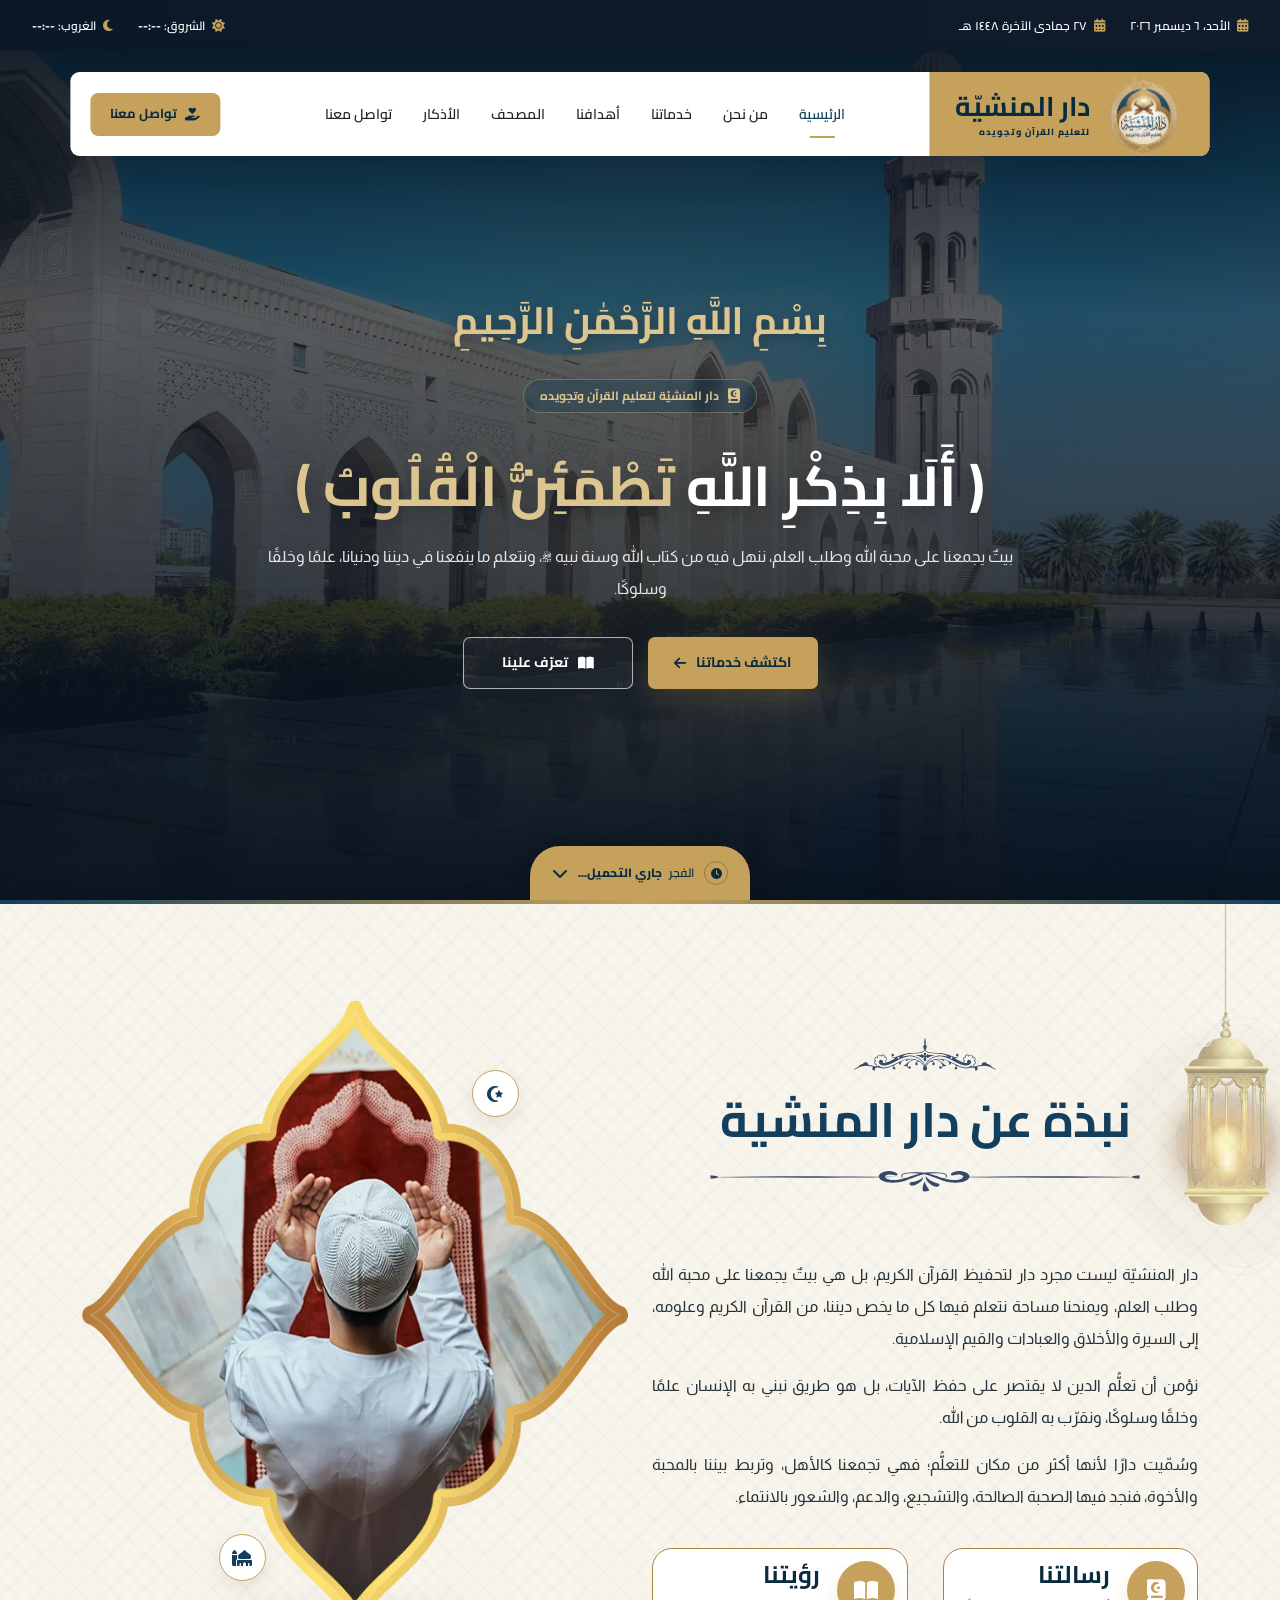
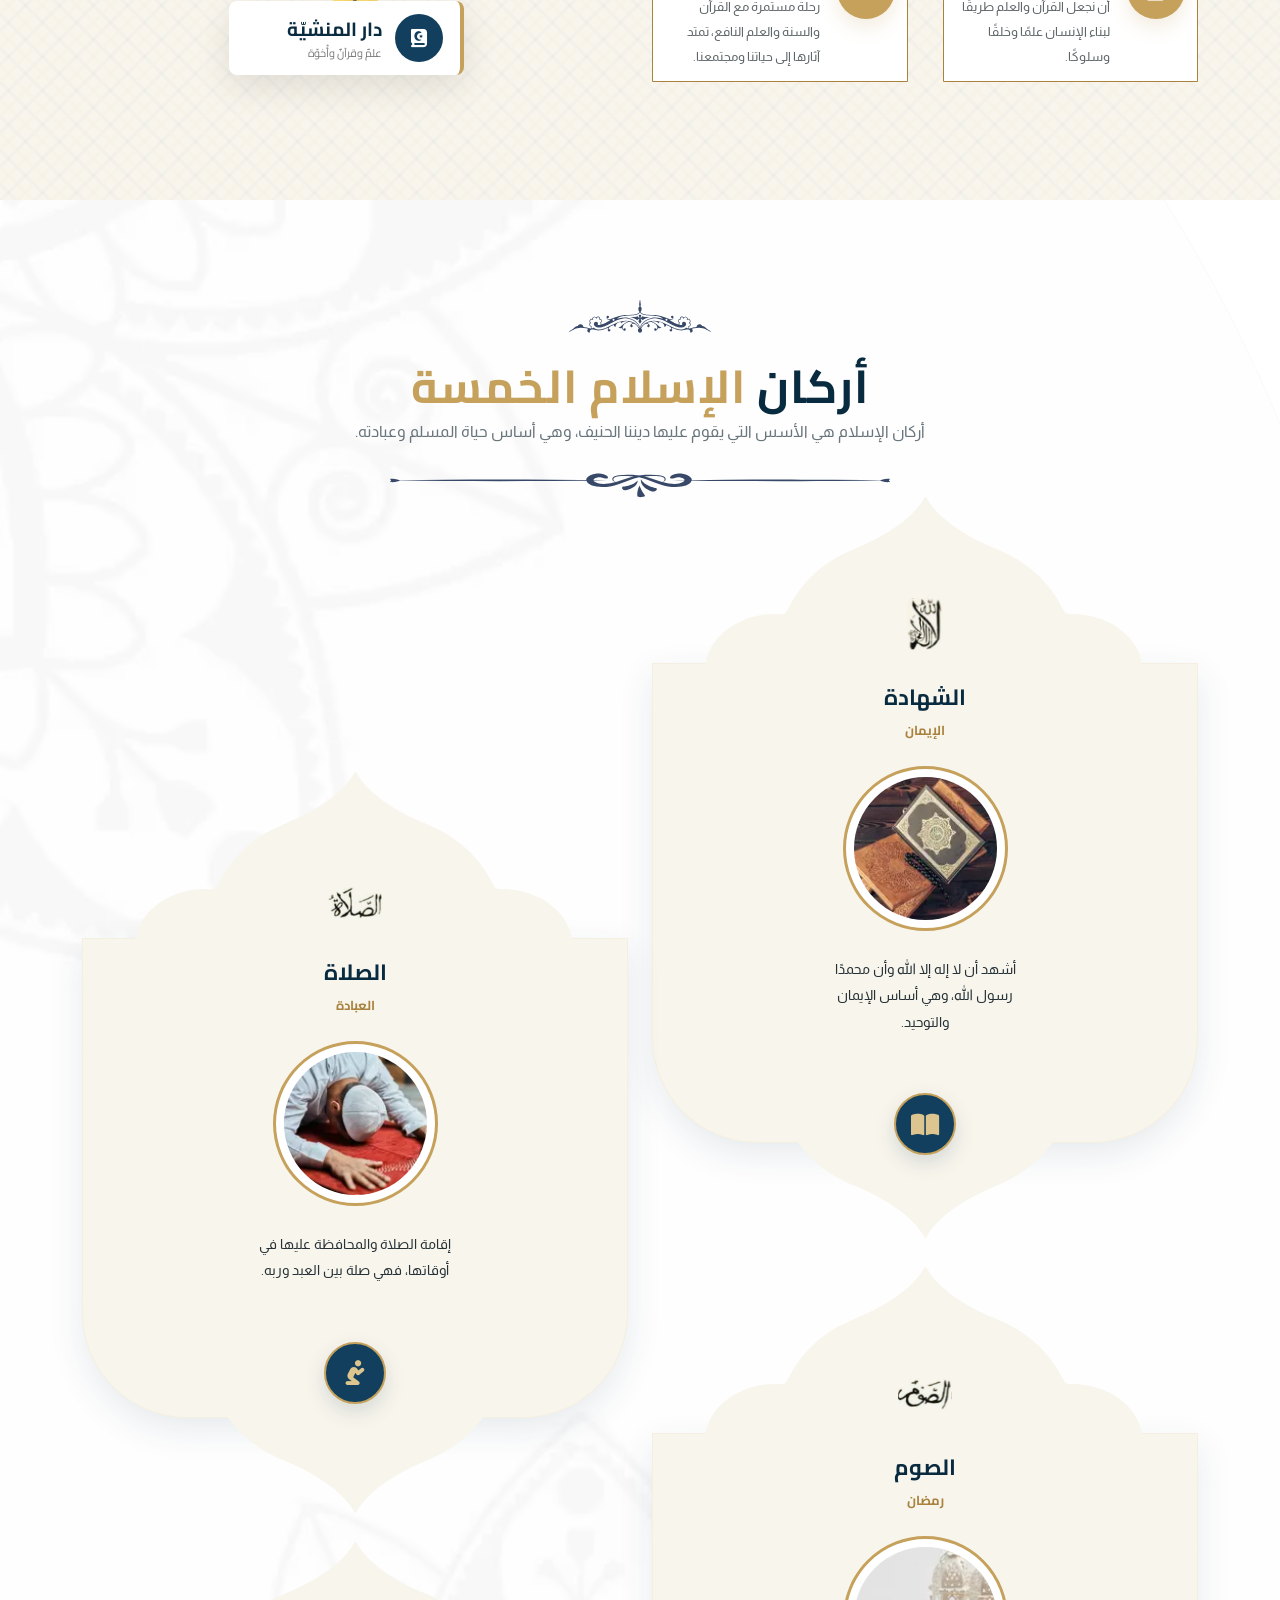
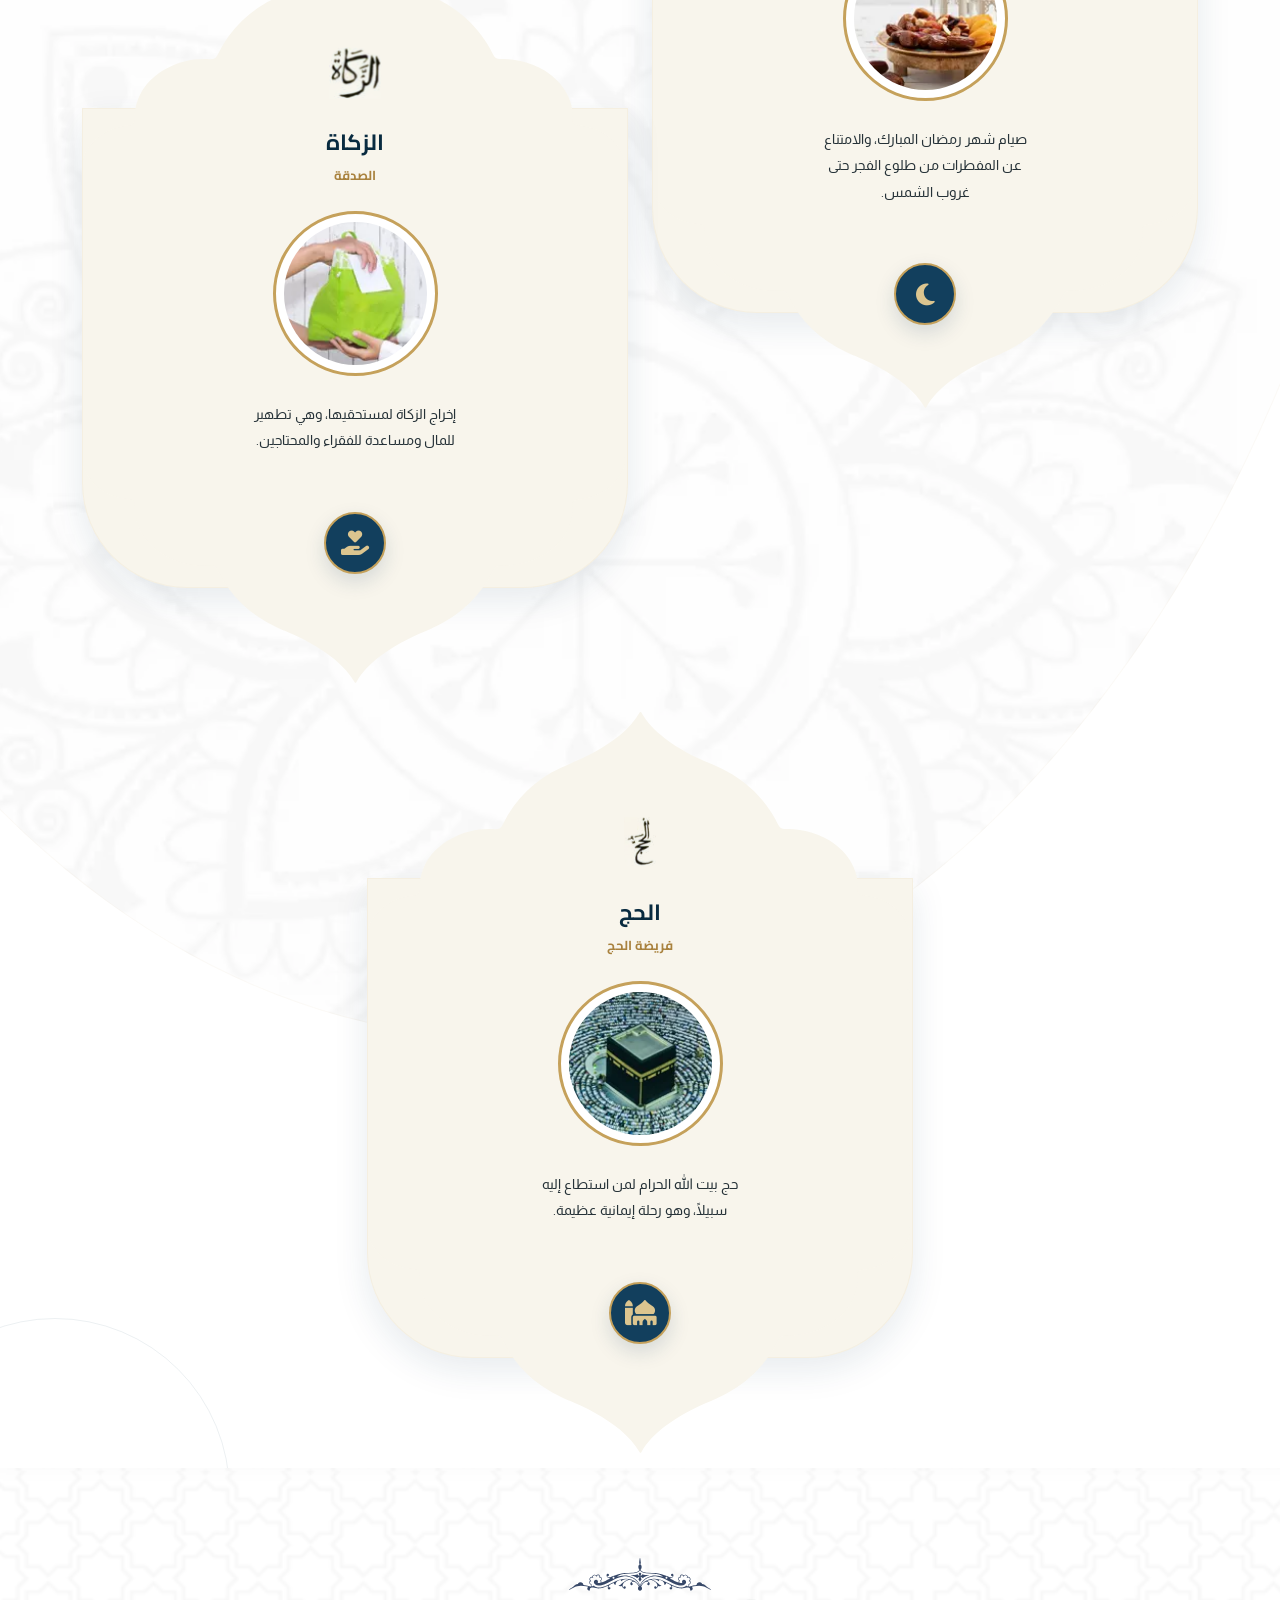
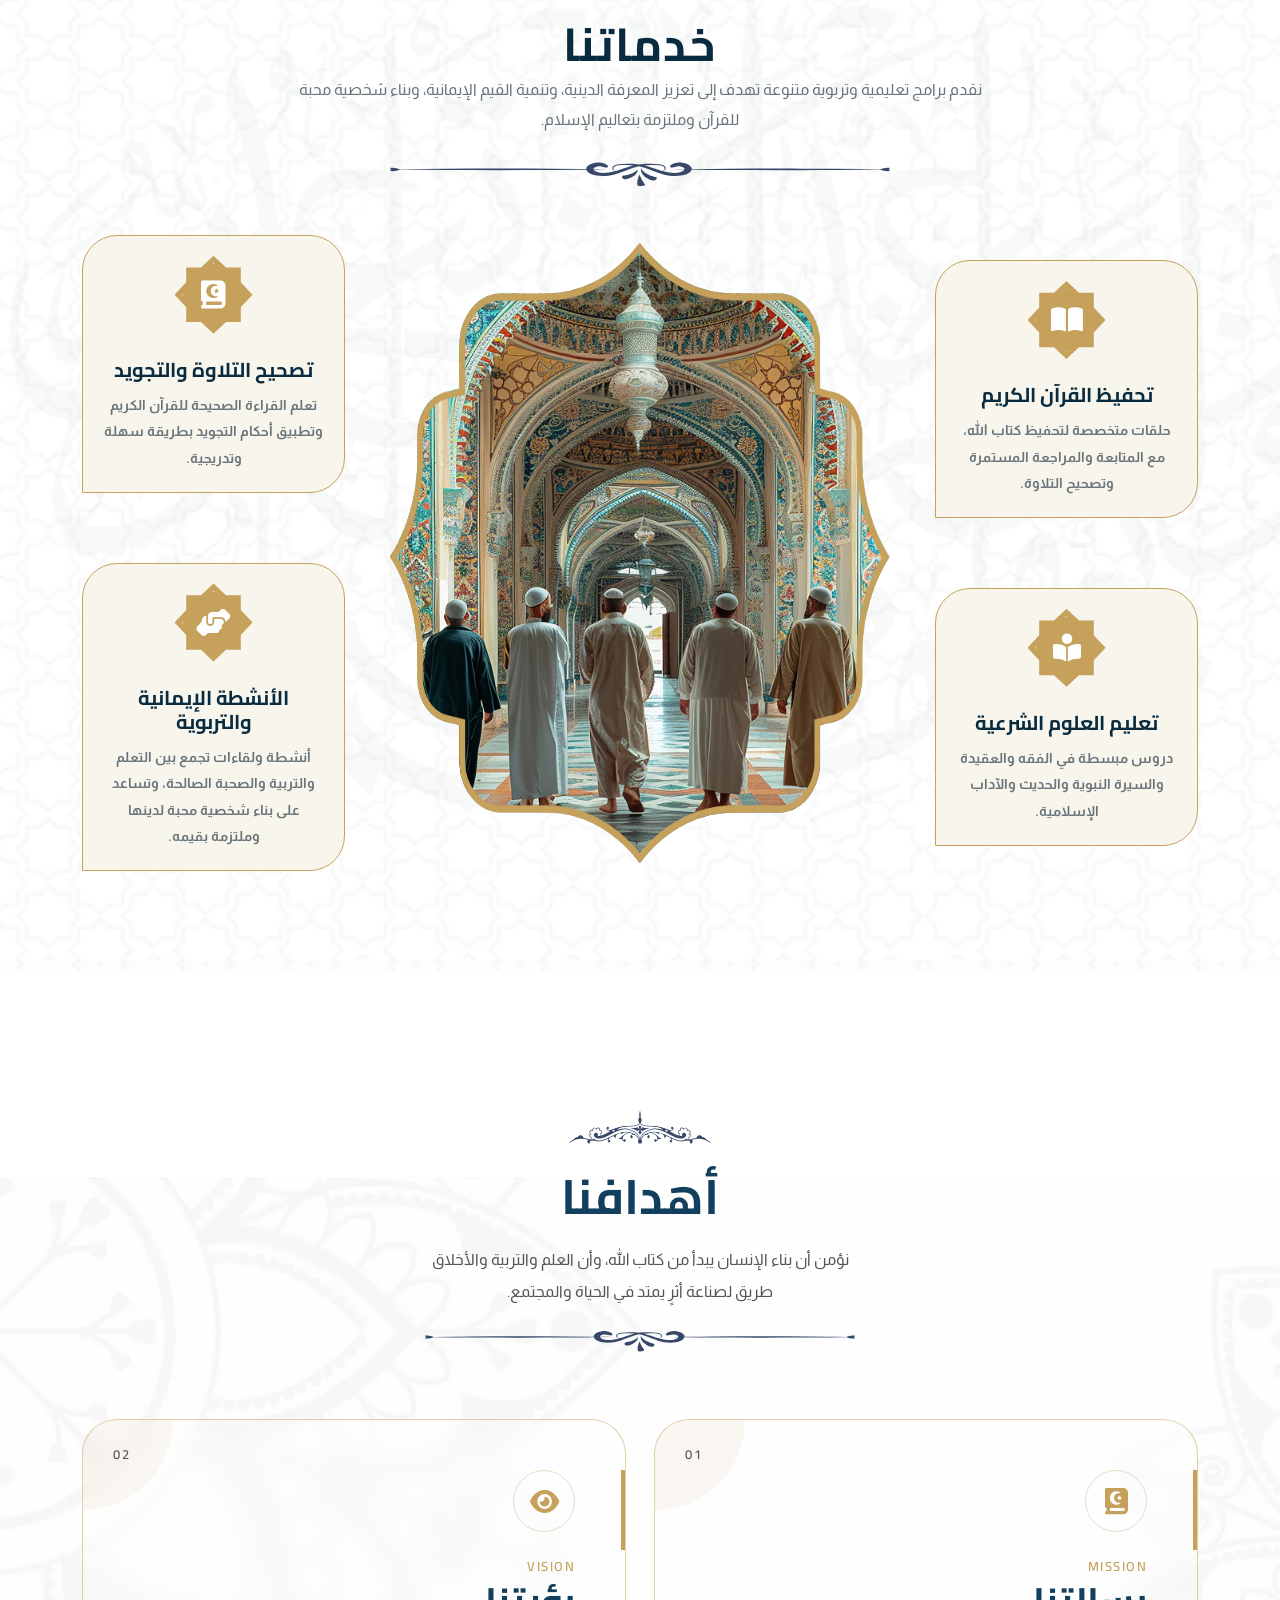
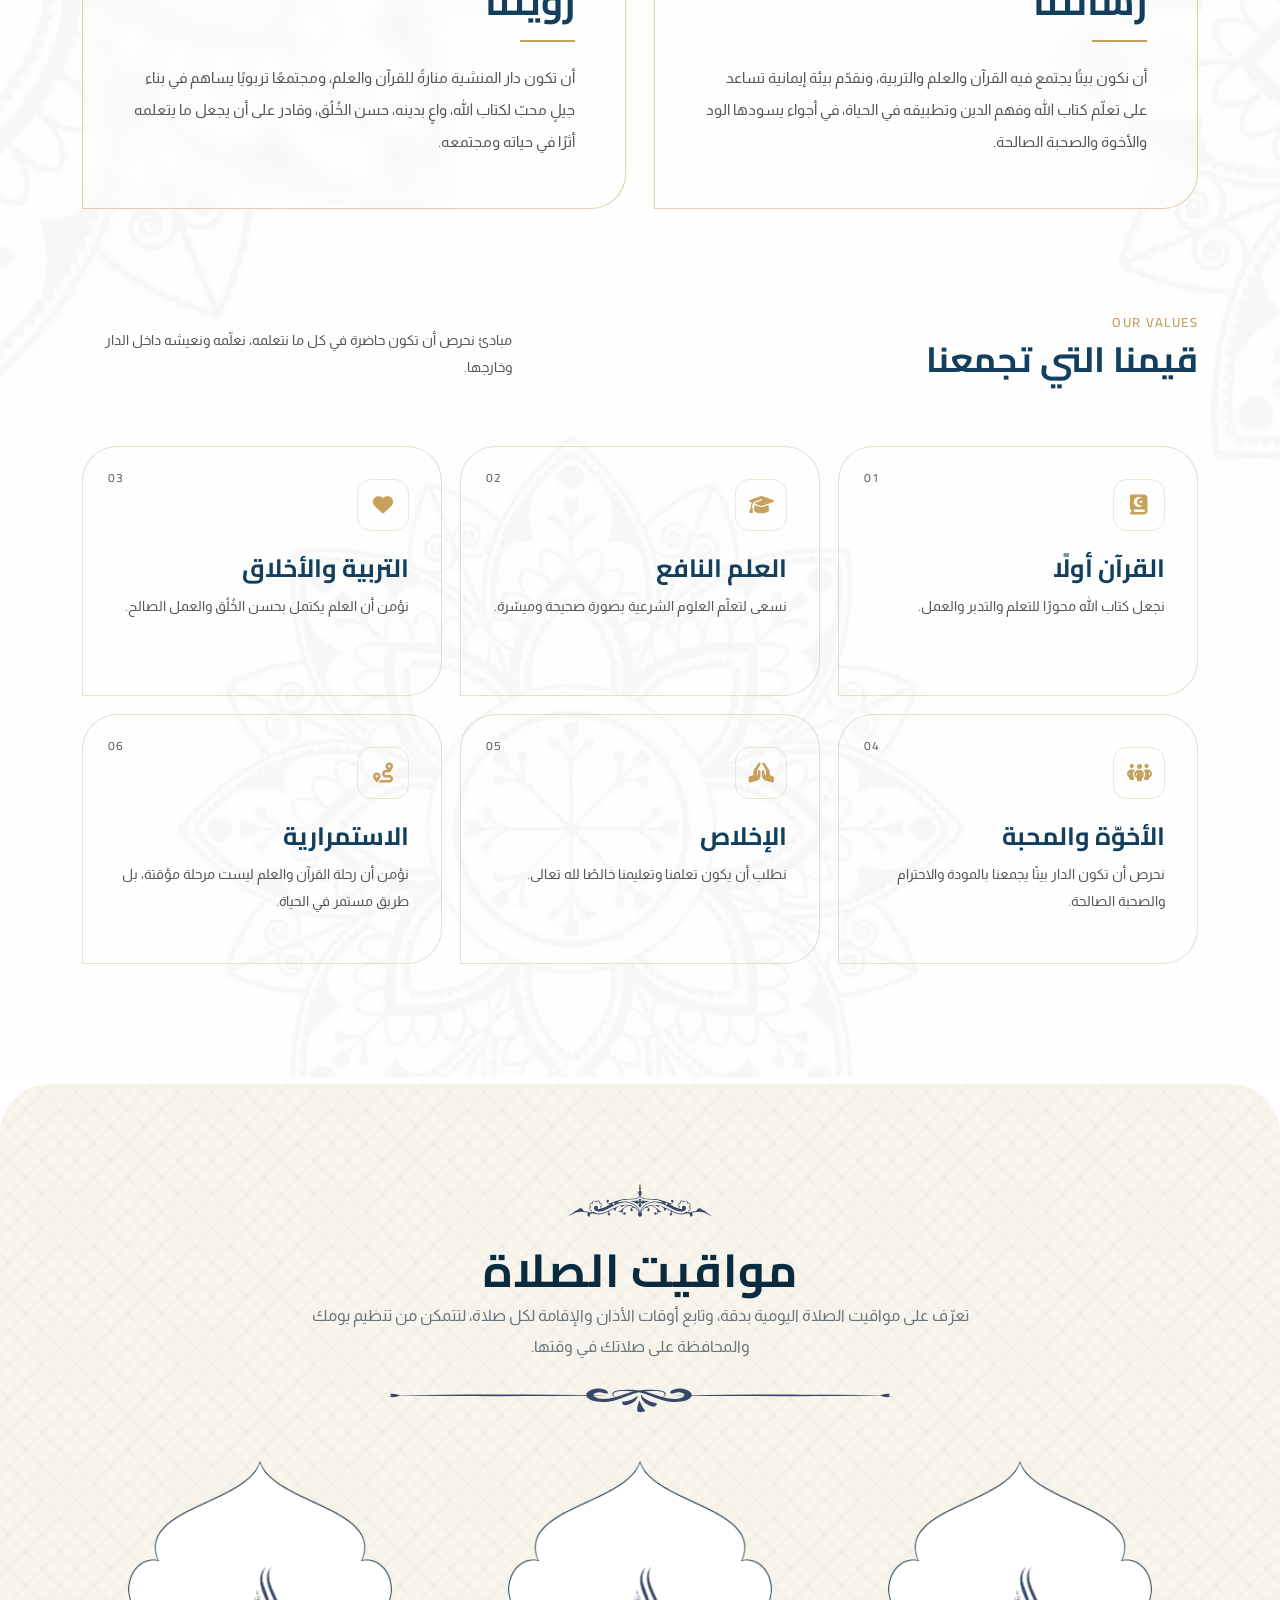
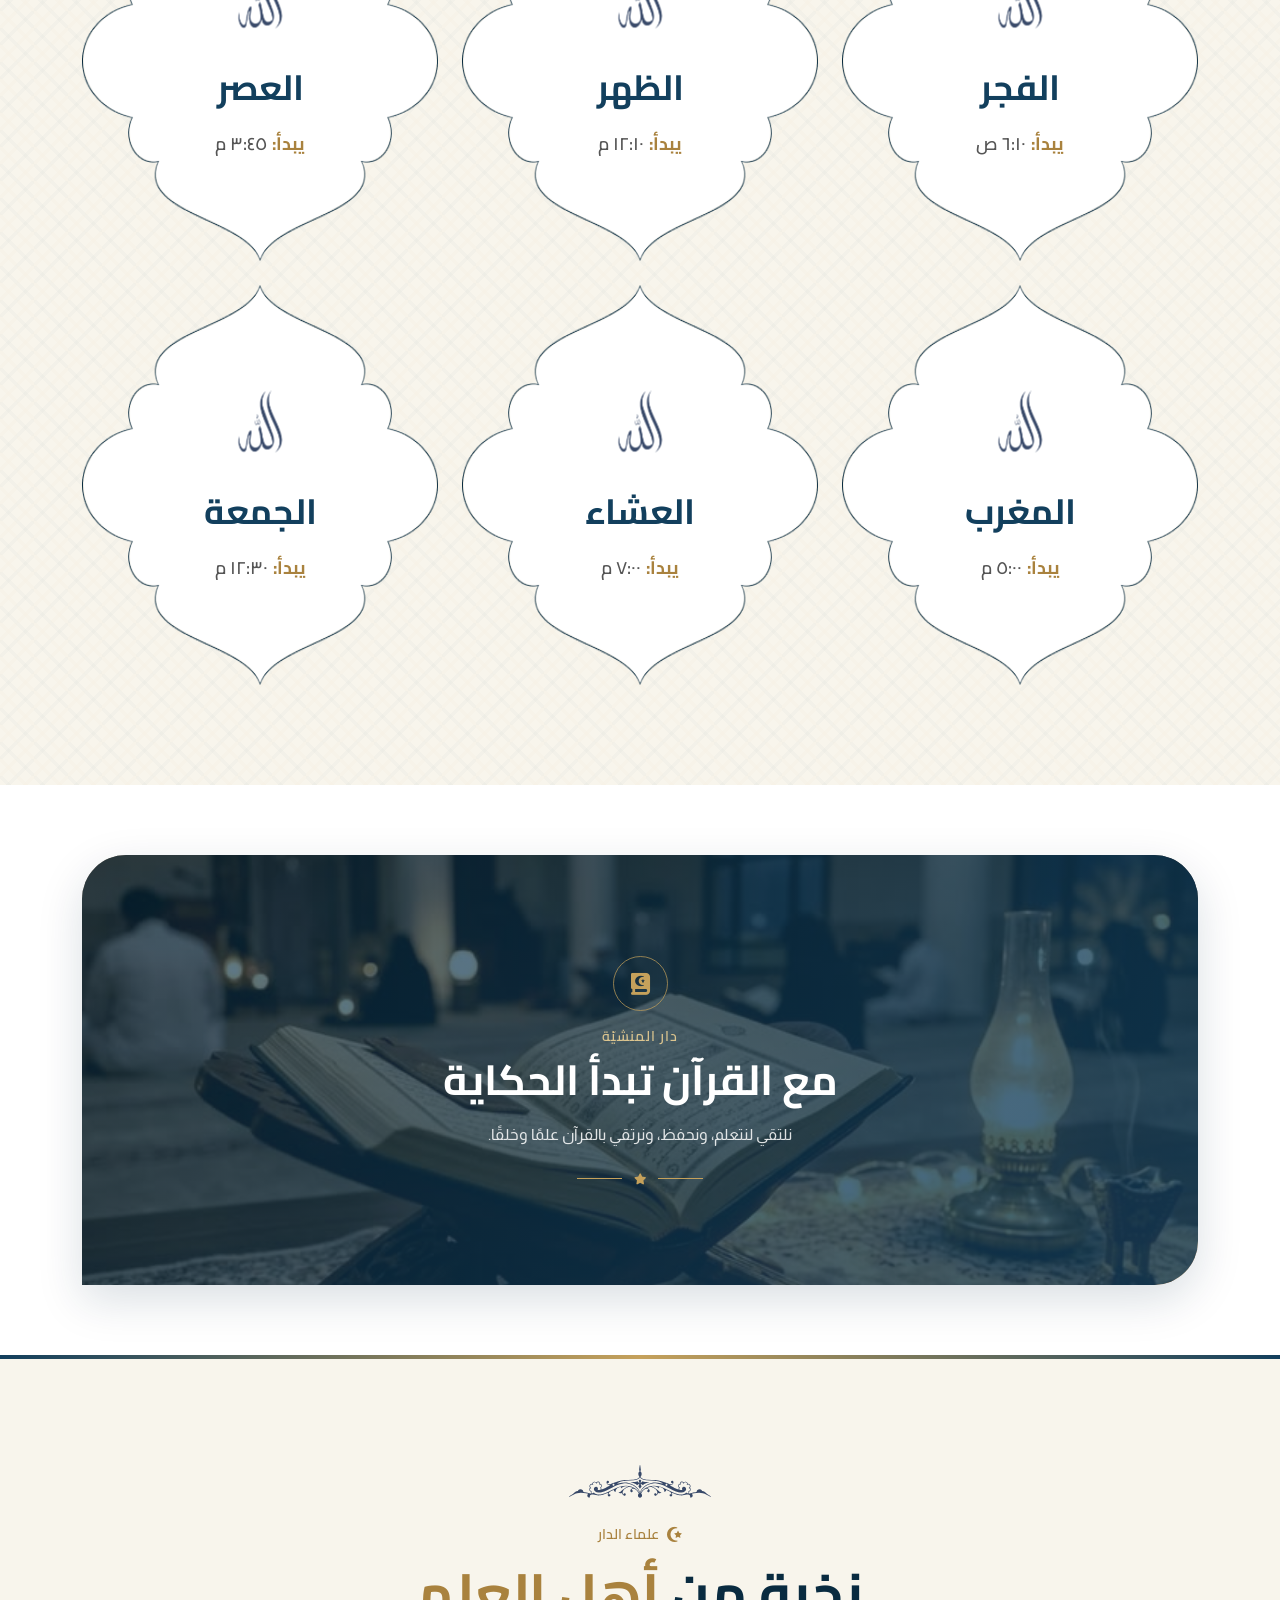
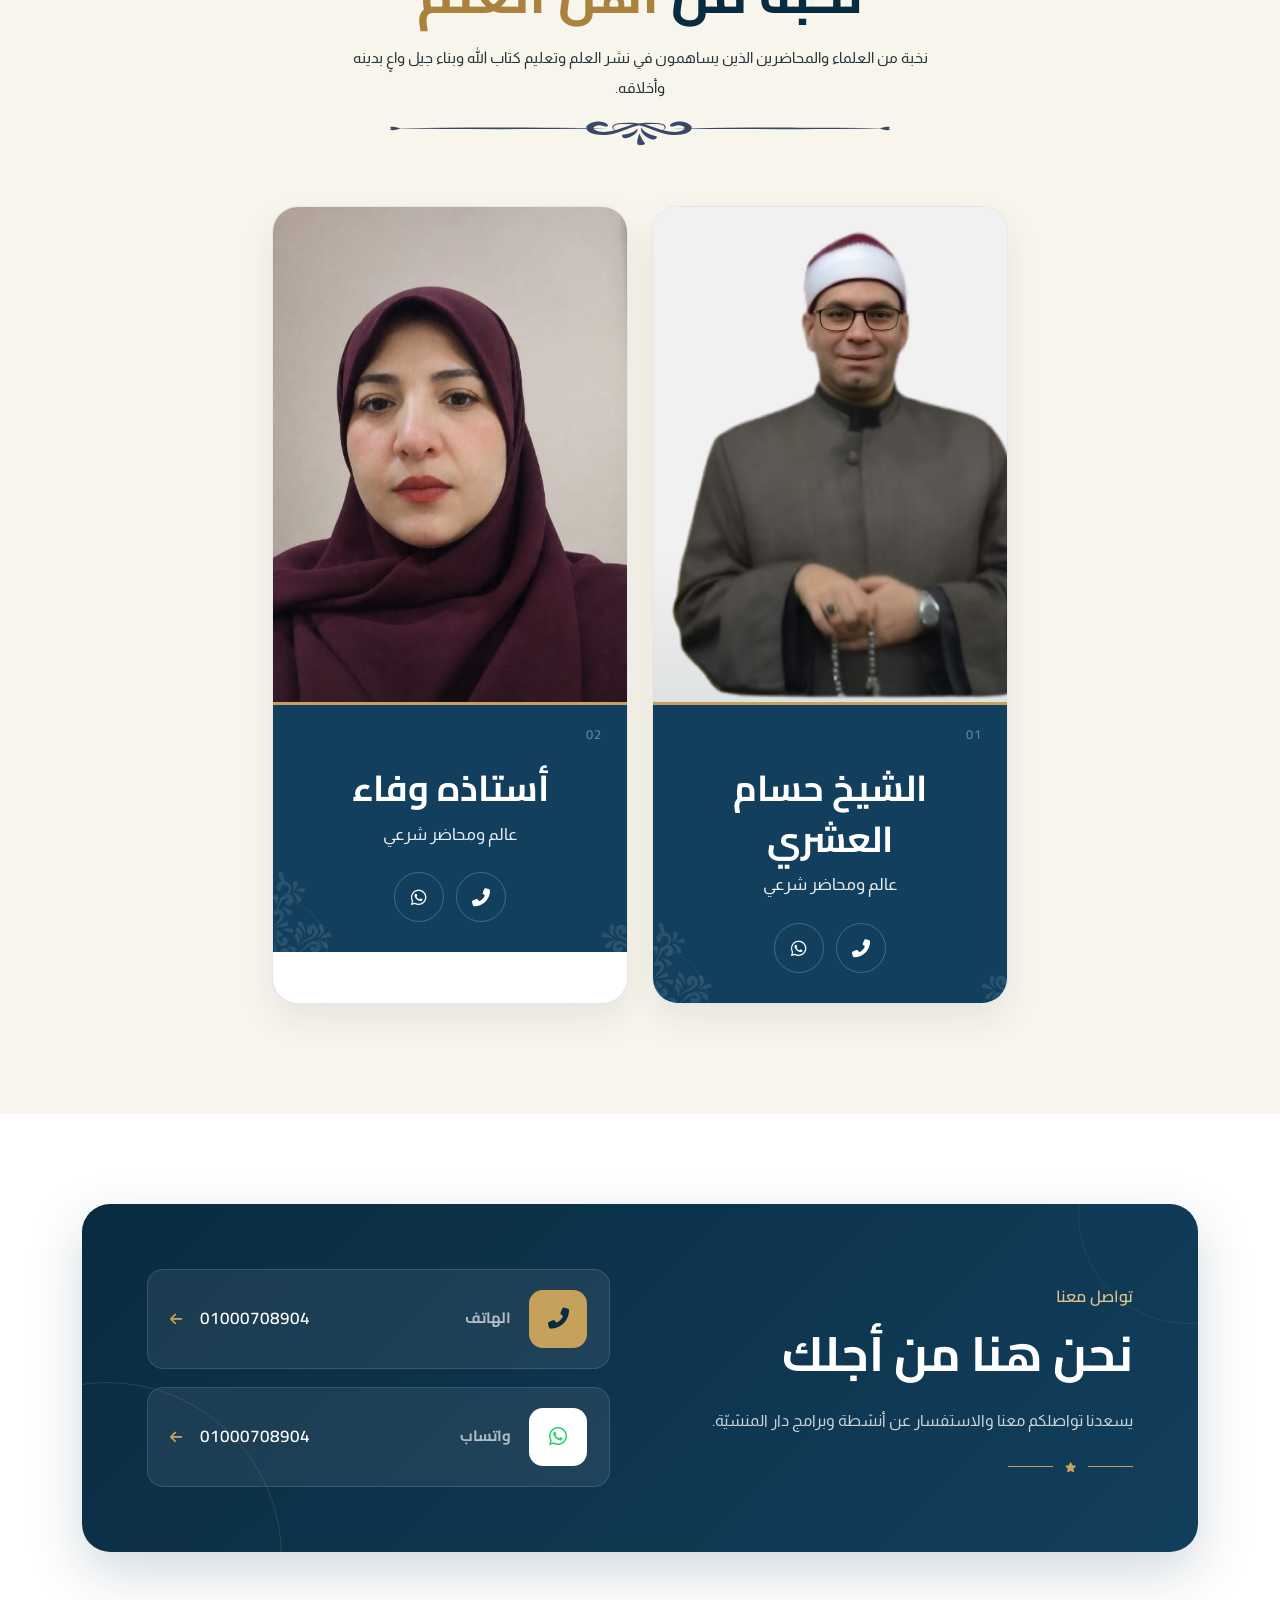
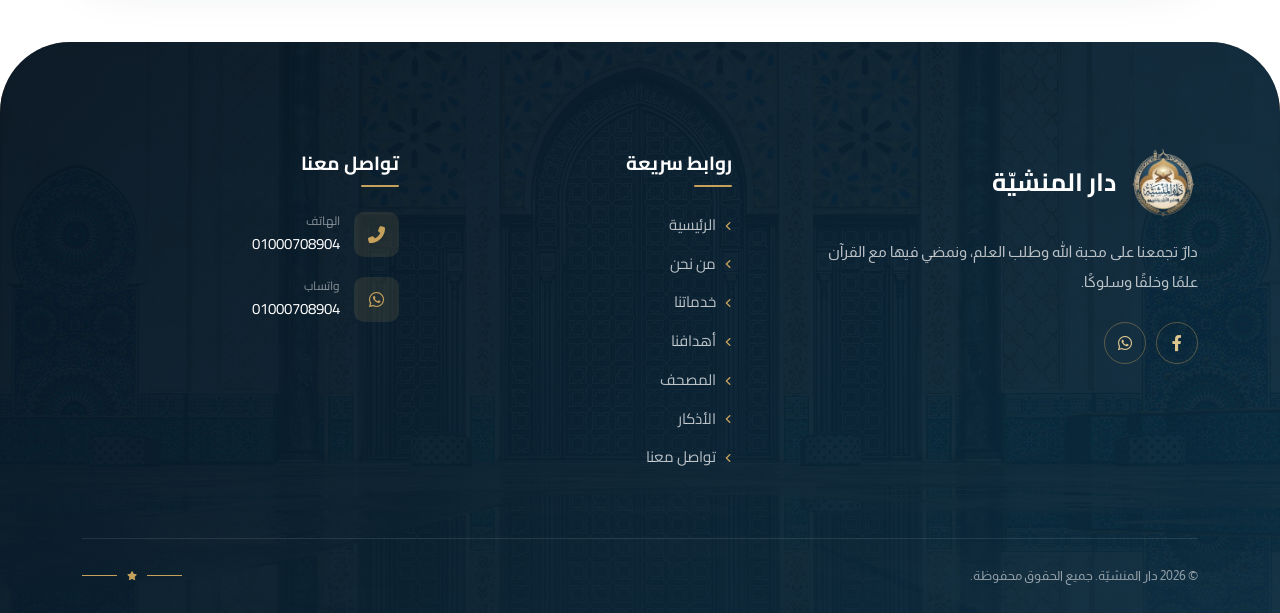
==== index.html @ abf39014 "first commit" ====
<!doctype html>
<html lang="ar" dir="rtl">
    <head>
 <meta charset="UTF-8">

    <meta
        name="viewport"
        content="width=device-width, initial-scale=1.0">

    <meta
        http-equiv="X-UA-Compatible"
        content="IE=edge">

    <title>
        دار المنشيّة لتعليم القرآن وتجويده | القرآن الكريم والأذكار
    </title>

    <meta
        name="description"
        content="دار المنشيّة لتعليم القرآن وتجويده، بيت يجمعنا على محبة الله وطلب العلم، ويقدم خدمات وبرامج لتعليم القرآن الكريم وتجويده، مع المصحف الشريف والأذكار والأدعية والتلاوات القرآنية.">

    <meta
        name="keywords"
        content="دار المنشيّة, دار المنشيّة لتعليم القرآن, تعليم القرآن, تعليم القرآن الكريم, تحفيظ القرآن, تحفيظ القرآن الكريم, تجويد القرآن, تعليم التجويد, القرآن الكريم, المصحف الشريف, قراءة القرآن, تلاوة القرآن, استماع القرآن, أذكار, أذكار الصباح, أذكار المساء, أذكار النوم, أدعية, علوم القرآن">

    <meta
        name="author"
        content="دار المنشيّة لتعليم القرآن وتجويده">

    <meta
        name="publisher"
        content="دار المنشيّة لتعليم القرآن وتجويده">

    <meta
        name="robots"
        content="index, follow, max-image-preview:large, max-snippet:-1, max-video-preview:-1">

    <meta
        name="googlebot"
        content="index, follow, max-image-preview:large, max-snippet:-1, max-video-preview:-1">

    <meta
        name="bingbot"
        content="index, follow">

    <meta
        name="language"
        content="Arabic">

    <meta
        name="content-language"
        content="ar">

    <meta
        name="theme-color"
        content="#6b4f2a">

    <meta
        name="color-scheme"
        content="light">


    <!-- Canonical -->

    <link
        rel="canonical"
        href="https://YOUR-DOMAIN.com/">


    <!-- Hreflang -->

    <link
        rel="alternate"
        hreflang="ar"
        href="https://YOUR-DOMAIN.com/">

    <link
        rel="alternate"
        hreflang="en"
        href="https://YOUR-DOMAIN.com/en/">

    <link
        rel="alternate"
        hreflang="x-default"
        href="https://YOUR-DOMAIN.com/">


    <!-- Open Graph -->

    <meta
        property="og:type"
        content="website">

    <meta
        property="og:title"
        content="دار المنشيّة لتعليم القرآن وتجويده">

    <meta
        property="og:description"
        content="بيت يجمعنا على محبة الله وطلب العلم، لتعليم القرآن الكريم وتجويده، وتوفير المصحف الشريف والأذكار والتلاوات القرآنية.">

    <meta
        property="og:url"
        content="https://YOUR-DOMAIN.com/">

    <meta
        property="og:site_name"
        content="دار المنشيّة لتعليم القرآن وتجويده">

    <meta
        property="og:locale"
        content="ar_AR">

    <meta
        property="og:image"
        content="https://YOUR-DOMAIN.com/images/og-image.jpg">

    <meta
        property="og:image:alt"
        content="دار المنشيّة لتعليم القرآن وتجويده">

    <meta
        property="og:image:width"
        content="1200">

    <meta
        property="og:image:height"
        content="630">


    <!-- Twitter / X -->

    <meta
        name="twitter:card"
        content="summary_large_image">

    <meta
        name="twitter:title"
        content="دار المنشيّة لتعليم القرآن وتجويده">

    <meta
        name="twitter:description"
        content="تعليم القرآن الكريم وتجويده، المصحف الشريف، التلاوات القرآنية، الأذكار والأدعية في دار المنشيّة.">

    <meta
        name="twitter:image"
        content="https://YOUR-DOMAIN.com/images/og-image.jpg">

    <meta
        name="twitter:image:alt"
        content="دار المنشيّة لتعليم القرآن وتجويده">


    <!-- Favicon -->

    <link
        rel="icon"
        type="image/png"
        href="images/logo.png">

    <link
        rel="apple-touch-icon"
        href="images/apple-touch-icon.png">
    <!-- Organization Schema -->
     
    <script type="application/ld+json">
    {
        "@context": "https://schema.org",
        "@type": "Organization",
        "name": "دار المنشيّة لتعليم القرآن وتجويده",
        "url": "https://YOUR-DOMAIN.com/",
        "logo": "https://YOUR-DOMAIN.com/images/logo.png"
    }
    </script>


    <!-- Website Schema -->

    <script type="application/ld+json">
    {
        "@context": "https://schema.org",
        "@type": "WebSite",
        "name": "دار المنشيّة لتعليم القرآن وتجويده",
        "url": "https://YOUR-DOMAIN.com/",
        "inLanguage": "ar",
        "description": "دار المنشيّة لتعليم القرآن وتجويده، لتعليم القرآن الكريم والتجويد وتوفير المصحف الشريف والأذكار والتلاوات القرآنية."
    }
    </script>


    <!-- WebPage Schema -->

    <script type="application/ld+json">
    {
        "@context": "https://schema.org",
        "@type": "WebPage",
        "name": "دار المنشيّة لتعليم القرآن وتجويده",
        "url": "https://YOUR-DOMAIN.com/",
        "description": "دار المنشيّة لتعليم القرآن وتجويده، بيت يجمعنا على محبة الله وطلب العلم.",
        "inLanguage": "ar",
        "isPartOf": {
            "@type": "WebSite",
            "name": "دار المنشيّة لتعليم القرآن وتجويده",
            "url": "https://YOUR-DOMAIN.com/"
        },
        "publisher": {
            "@type": "Organization",
            "name": "دار المنشيّة لتعليم القرآن وتجويده",
            "url": "https://YOUR-DOMAIN.com/"
        }
    }
    </script>
        <link rel="stylesheet" href="css/bootstrap.min.css" />

        <link rel="stylesheet" href="css/all.min.css" />

    <link rel="preconnect" href="https://fonts.googleapis.com">
<link rel="preconnect" href="https://fonts.gstatic.com" crossorigin>
<link href="https://fonts.googleapis.com/css2?family=Almarai:wght@300;400;700;800&family=Cairo:wght@200..1000&display=swap" rel="stylesheet">

        <link rel="stylesheet"
            href="https://unpkg.com/aos@2.3.4/dist/aos.css" />

        <link
            rel="stylesheet"
            href="https://cdn.jsdelivr.net/npm/swiper@11/swiper-bundle.min.css" />

        <link rel="stylesheet" href="css/index.css" />
    </head>

    <body>

        <header class="dar-header">



<div class="dar-topbar">

    <div class="container-fluid dar-container">

        <div class="dar-topbar-inner">

            <div class="dar-top-info">

                <div class="dar-top-item">

                    <i class="fas fa-calendar-days"></i>

                    <span id="gregorianDate">
                        جاري التحميل...
                    </span>

                </div>


                <div class="dar-top-item">

                    <i class="fas fa-calendar-alt"></i>

                    <span id="hijriDate">
                        جاري التحميل...
                    </span>

                </div>

            </div>


            <div class="dar-top-info">

                <div class="dar-top-item">

                    <i class="fas fa-sun"></i>

                    <span>
                        الشروق:
                        <strong id="sunriseTime">
                            --:--
                        </strong>
                    </span>

                </div>


                <div class="dar-top-item">

                    <i class="fas fa-moon"></i>

                    <span>
                        الغروب:
                        <strong id="sunsetTime">
                            --:--
                        </strong>
                    </span>

                </div>

            </div>

        </div>

    </div>

</div>


            <section class="dar-hero">

                <div class="dar-hero-overlay"></div>

                <nav class="navbar navbar-expand-lg dar-navbar">

                    <div class="container-fluid dar-navbar-container">

                        <a
                            href="#"
                            class="dar-logo">

                            <img src="images/logo.png" height="80" alt="">

                            <div class="dar-logo-text">

                                <span class="dar-logo-title">
                                    دار المنشيّة
                                </span>

                                <span class="dar-logo-subtitle">
                                    لتعليم القرآن وتجويده
                                </span>

                            </div>

                        </a>

                        <button
                            class="navbar-toggler dar-navbar-toggler"
                            type="button"
                            data-bs-toggle="collapse"
                            data-bs-target="#darNavbar"
                            aria-controls="darNavbar"
                            aria-expanded="false"
                            aria-label="Toggle navigation">

                            <i class="fas fa-bars"></i>

                        </button>

                        <div
                            class="collapse navbar-collapse"
                            id="darNavbar">

                            <ul
                                class="navbar-nav mx-auto mb-2 mb-lg-0 dar-nav-menu">

                                <li class="nav-item">
                                    <a
                                        class="nav-link active"
                                        href="#home">
                                        الرئيسية
                                    </a>
                                </li>

                                <li class="nav-item">
                                    <a
                                        class="nav-link"
                                        href="#about">
                                        من نحن
                                    </a>
                                </li>


                                <li class="nav-item">

                                    <a
                                        class="nav-link"
                                        href="#services">
                                        خدماتنا
                                    </a>

                                </li>

                                <li class="nav-item">

                                    <a
                                        class="nav-link"
                                        href="#values">
                                        أهدافنا
                                    </a>

                                </li>

                                <li class="nav-item">

                                    <a
                                        class="nav-link"
                                        href="quran.html">
                                      المصحف
                                    </a>

                                </li>
                                <li class="nav-item">

                                    <a
                                        class="nav-link"
                                        href="azkar.html">
                                    الأذكار
                                    </a>

                                </li>
                                <li class="nav-item">

                                    <a
                                        class="nav-link"
                                        href="#contact">
                                       تواصل معنا
                                    </a>

                                </li>

                            </ul>

                            <div class="dar-navbar-actions">

                                <a
                                    href="#contact"
                                    class="dar-donate-btn">

                                    <i class="fas fa-hand-holding-heart"></i>

                                    <span>
                                        تواصل معنا
                                    </span>

                                </a>

                               
                            </div>

                        </div>

                    </div>

                </nav>

                <div
                    class="dar-hero-content"
                    id="home">

                    <div class="container">

                        <div class="row g-4 justify-content-center">

                            <div class="col-xl-9 col-lg-10">

                                <div class="dar-hero-inner">

                                    <div
                                        class="dar-basmala"
                                        data-aos="fade-down">
                                        بِسْمِ اللَّهِ الرَّحْمَٰنِ الرَّحِيمِ
                                    </div>

                                    <div
                                        class="dar-hero-badge"
                                        data-aos="fade-up"
                                        data-aos-delay="100">

                                        <i class="fas fa-quran"></i>

                                        <span>
                                            دار المنشيّة لتعليم القرآن وتجويده
                                        </span>

                                    </div>
                                    <h1
                                        class="dar-hero-title"
                                        data-aos="fade-up"
                                        data-aos-delay="200">
                                        ﴿ أَلَا بِذِكْرِ اللَّهِ
                                        <span>تَطْمَئِنُّ الْقُلُوبُ ﴾</span>
                                    </h1>

                                    <p
                                        class="dar-hero-description"
                                        data-aos="fade-up"
                                        data-aos-delay="300">

                                        بيتٌ يجمعنا على محبة الله وطلب العلم،
                                        ننهل فيه من كتاب الله وسنة نبيه ﷺ،
                                        ونتعلم ما ينفعنا في ديننا ودنيانا،
                                        علمًا وخلقًا وسلوكًا.

                                    </p>

                                    <div
                                        class="dar-hero-buttons"
                                        data-aos="fade-up"
                                        data-aos-delay="400">

                                        <a
                                            href="#services"
                                            class="dar-hero-primary">

                                            <span>
                                                اكتشف خدماتنا
                                            </span>

                                            <i class="fas fa-arrow-left"></i>

                                        </a>

                                        <a
                                            href="#about"
                                            class="dar-hero-outline">

                                            <i class="fas fa-book-open"></i>

                                            <span>
                                                تعرّف علينا
                                            </span>

                                        </a>

                                    </div>

                                </div>

                            </div>

                        </div>

                    </div>

                </div>
<div class="dar-prayer-pill">

    <div class="dar-prayer-icon">
        <i class="fas fa-clock"></i>
    </div>

    <div class="dar-prayer-text">

        <span>
            الفجر
        </span>

        <strong id="fajrTime">
            جاري التحميل...
        </strong>

    </div>

    <i class="fas fa-chevron-down"></i>

</div>

            </section>

        </header>
        <section class="about-dar-section" id="about">
            <div class="about-pattern"></div>
            <div>
                <img class="lamp-img" src="images/lamp.webp" alt>
            </div>

            <div class="container">
                <div class="row align-items-center g-4 justify-content-center" data-aos="fade-up">

                    <div class="col-lg-6">
                        <div class="about-content">

                            <div class="section-heading">

                                <span><svg width="142" height="33"
                                        viewBox="0 0 142 33" fill="none"
                                        xmlns="http://www.w3.org/2000/svg">
                                        <path
                                            d="M140.869 30.7156C140.37 30.334 138.272 29.0553 137.275 28.224C136.279 27.395 134.4 25.7925 133.134 26.1493C133.134 26.1493 132.858 24.2518 130.478 24.2518C130.478 24.2518 127.795 24.1631 127.544 27.098C127.544 27.098 124.378 27.5455 122.707 28.0468C121.24 28.4901 119.361 28.6718 119.361 28.6718C119.361 28.6718 120.285 27.989 120.136 27.1289C120.024 26.5062 120.523 26.2689 120.523 26.2689C120.523 26.2689 121.591 25.9327 121.7 24.8087C121.749 24.3013 121.662 23.301 120.831 22.8061C121.445 22.2801 121.661 21.4551 121.496 20.6487C121.22 19.2854 119.93 18.5408 118.701 18.7327C118.701 18.7327 118.715 17.3916 117.351 16.8801C116.854 16.6882 115.67 16.3747 114.659 17.5184C114.659 17.5184 114.31 16.3624 112.64 16.5104C111.493 16.6135 110.926 17.6236 111.147 18.8565C111.147 18.8565 109.793 18.7719 109.255 20.2609C108.69 21.8139 110.151 22.7647 110.151 22.7647C110.151 22.7647 109.435 23.3608 109.628 24.5179C109.628 24.5179 105.148 23.2433 100.777 19.9475C100.89 19.9785 101.002 19.9886 101.109 20.0072C101.661 20.0504 102.23 19.9805 102.749 19.7783C103.096 19.6421 103.418 19.4401 103.681 19.1555C103.941 18.8646 104.283 18.3779 104.376 17.9758C104.47 17.569 104.508 17.0858 104.37 16.6821C104.283 16.4284 104.098 16.1737 103.891 16.0328C103.212 15.5621 102.162 15.8761 101.995 16.779C101.814 17.7978 102.698 18.1839 103.506 18.0396C103.746 17.9985 103.653 18.2315 103.654 18.2315C103.687 18.2315 103.431 18.6977 103.155 18.8852C102.768 19.1471 102.312 19.3039 101.855 19.3431C100.63 19.4483 99.5899 18.7717 98.4977 18.3201C96.5653 17.5225 94.5934 16.8532 92.5965 16.2825C90.5496 15.6972 88.4605 15.3063 86.3501 15.1197C83.9282 14.9077 81.4795 14.7021 79.0462 14.7021C78.0213 14.7021 72.9355 14.2854 71.5261 11.9141C71.5261 11.9141 72.6297 10.7261 72.6297 9.27062C72.6297 8.6802 72.6297 7.1396 71.3001 6.33264V6.04288C71.3001 6.04288 71.9895 5.62614 71.7991 4.25985C71.727 3.74115 71.3568 -0.333814 70.9992 0.0219745C70.6416 -0.333814 70.2734 3.74115 70.1993 4.25985C70.0089 5.62614 70.6973 6.04288 70.6973 6.04288V6.33264C69.3687 7.1396 69.3687 8.6802 69.3687 9.27062C69.3687 10.7262 70.4713 11.9141 70.4713 11.9141C69.0628 14.2855 63.976 14.7021 62.9521 14.7021C60.5187 14.7021 58.0699 14.9077 55.6481 15.1197C53.5378 15.3063 51.4487 15.6972 49.4008 16.2825C47.4039 16.8532 45.4331 17.5225 43.4985 18.3201C42.4093 18.7719 41.369 19.4483 40.1365 19.3431C39.6874 19.3039 39.2318 19.1471 38.8434 18.8852C38.5674 18.6975 38.3119 18.2315 38.3444 18.2315C38.3473 18.2315 38.253 17.9985 38.4925 18.0396C39.3019 18.1839 40.1866 17.7978 40.0038 16.779C39.8385 15.8761 38.7867 15.5621 38.1088 16.0328C37.904 16.1736 37.7146 16.4283 37.628 16.6821C37.4907 17.0858 37.5281 17.569 37.6232 17.9758C37.7155 18.3779 38.0578 18.8648 38.3212 19.1555C38.5808 19.4401 38.9009 19.6423 39.2479 19.7783C39.7671 19.9805 40.3372 20.0506 40.8891 20.0072C40.9986 19.9886 41.1084 19.9783 41.2217 19.9475C36.8502 23.2434 32.3699 24.5179 32.3699 24.5179C32.5621 23.3608 31.847 22.7647 31.847 22.7647C31.847 22.7647 33.3054 21.8139 32.745 20.2609C32.2046 18.7719 30.8519 18.8565 30.8519 18.8565C31.0721 17.6236 30.5078 16.6135 29.3616 16.5104C27.6878 16.3624 27.3388 17.5184 27.3388 17.5184C26.3284 16.3747 25.1478 16.6882 24.6458 16.8801C23.2835 17.3914 23.3027 18.7327 23.3027 18.7327C22.0682 18.5408 20.7781 19.2855 20.5021 20.6487C20.3377 21.4551 20.555 22.2801 21.1665 22.8061C20.3367 23.301 20.2494 24.3013 20.2983 24.8087C20.4118 25.9327 21.4751 26.2689 21.4751 26.2689C21.4751 26.2689 21.9741 26.5062 21.8616 27.1289C21.7136 27.989 22.6403 28.6718 22.6403 28.6718C22.6403 28.6718 20.7588 28.4903 19.2917 28.0468C17.6198 27.5455 14.4547 27.098 14.4547 27.098C14.2047 24.1631 11.5206 24.2518 11.5206 24.2518C9.14203 24.2518 8.86788 26.1493 8.86788 26.1493C7.59784 25.7925 5.71731 27.395 4.72329 28.224C3.72628 29.0553 1.62946 30.334 1.12947 30.7156C-0.58666 32.0211 0.574732 31.9634 0.574732 31.9634C1.14583 31.5385 1.74864 31.1446 2.35913 30.7837C3.0437 30.3814 3.74834 30.0103 4.45607 29.6658C6.82692 28.5273 9.3276 27.8219 11.9292 27.826C13.6051 27.826 15.2731 28.0673 16.9325 28.3025C17.7093 28.4158 18.5015 28.5107 19.2649 28.7005C19.2649 28.7005 18.1803 29.4843 18.3266 30.6867C18.4353 31.6065 18.8774 32.4088 20.9281 32.5284C20.9281 32.5284 20.3128 30.334 22.0838 29.707C22.7491 29.4761 23.5259 29.4225 24.1307 29.5895C26.8102 30.334 29.0849 30.5693 31.5827 30.2846C32.3941 30.1918 33.2278 30.0824 34.0085 29.8557C35.7563 29.3421 37.4763 28.6656 39.1194 27.8427C39.1194 27.8427 38.4367 29.9258 39.0597 31.0127C39.2867 31.4005 40.2635 31.8646 41.0509 31.1014C41.5537 30.625 41.5325 29.6308 40.8336 29.3504C40.1654 29.0905 39.5405 29.9444 39.5876 29.0554C39.6212 28.4552 39.7673 27.8426 40.1779 27.4074C40.6317 26.9351 41.2498 26.6546 41.8191 26.3679C42.6497 25.9472 43.4641 25.4832 44.2909 25.048C44.4408 24.9676 44.5908 24.8831 44.7428 24.8087C44.8101 25.3387 44.539 26.5949 46.8877 26.7454C46.8877 26.7454 46.233 25.3387 47.501 23.9734C48.7068 22.676 50.3537 22.2223 51.9775 21.7914C51.9775 21.7914 51.6728 22.5586 52.0334 23.4228C52.0334 23.4228 53.6889 21.7914 56.3146 21.3459C56.7559 21.2696 57.8355 21.1086 59.8594 21.4615C59.8594 21.4615 56.6251 21.6738 51.9833 26.3309C50.8575 27.457 49.4241 27.5147 49.4241 27.5147C49.9221 28.1664 51.2872 28.5211 52.838 28.1066C52.838 28.1066 53.7581 30.4765 55.1541 30.7486C55.6224 30.8352 56.5481 30.73 56.7577 29.707C56.9423 28.8202 56.2097 28.317 55.6252 28.317C55.0464 28.317 54.6177 28.6801 54.5503 29.1151C54.4964 29.4225 54.4936 29.5606 54.3013 29.4142C54.1061 29.2616 52.8379 27.5744 54.4936 25.2026C54.8819 24.6436 59.1383 20.1001 63.9751 23.0391C63.9213 23.004 63.7281 23.0823 63.676 23.0947C63.4204 23.171 63.157 23.2659 62.9118 23.3814C62.2666 23.7094 61.6368 24.3219 61.4215 25.0664C61.1465 25.9883 61.5426 27.1681 62.5512 27.2568C63.2107 27.3145 63.7096 26.7598 63.7818 26.3555C63.8885 25.7719 63.6694 25.0067 63.0377 24.9035C61.8262 24.7077 63.6165 22.9484 65.6355 23.9239C66.5679 24.3796 68.9514 26.0914 69.8927 28.552C69.8927 28.552 68.8168 29.2924 68.9514 30.8082C69.0427 31.8003 69.7677 32.7346 70.9993 32.7346C72.231 32.7346 72.9548 31.8004 73.0462 30.8082C73.1817 29.2924 72.106 28.552 72.106 28.552C73.0462 26.0914 75.4306 24.3796 76.3642 23.9239C78.3822 22.9483 80.1714 24.7077 78.961 24.9035C78.3293 25.0067 78.112 25.7718 78.2169 26.3555C78.291 26.7598 78.7879 27.3146 79.4514 27.2568C80.4561 27.1681 80.8541 25.9885 80.5801 25.0664C80.3618 24.3219 79.731 23.7094 79.0899 23.3814C78.8418 23.2658 78.5784 23.171 78.3227 23.0947C78.2707 23.0823 78.0804 23.004 78.0237 23.0391C82.8596 20.1001 87.1159 24.6436 87.5052 25.2026C89.1657 27.5744 87.8917 29.2616 87.6975 29.4142C87.5052 29.5606 87.5024 29.4224 87.4485 29.1151C87.3802 28.6799 86.9523 28.317 86.3736 28.317C85.7891 28.317 85.0564 28.8203 85.241 29.707C85.4506 30.73 86.3764 30.8352 86.8447 30.7486C88.2435 30.4763 89.1656 28.1066 89.1656 28.1066C90.7162 28.5212 92.0768 28.1664 92.5738 27.5147C92.5738 27.5147 91.1403 27.457 90.0154 26.3309C85.3727 21.6738 82.1394 21.4615 82.1394 21.4615C84.1623 21.1088 85.2429 21.2696 85.6842 21.3459C88.3098 21.7914 89.9674 23.4228 89.9674 23.4228C90.3288 22.5586 90.0213 21.7914 90.0213 21.7914C91.6451 22.2225 93.2901 22.676 94.4996 23.9734C95.7658 25.3387 95.1092 26.7454 95.1092 26.7454C97.4589 26.5947 97.1878 25.3387 97.2559 24.8087C97.4078 24.8829 97.5578 24.9676 97.7069 25.048C98.5338 25.4832 99.3491 25.9472 100.181 26.3679C100.748 26.6546 101.367 26.9351 101.822 27.4074C102.231 27.8426 102.379 28.4552 102.412 29.0554C102.46 29.9444 101.835 29.0905 101.165 29.3504C100.467 29.6308 100.447 30.625 100.948 31.1014C101.736 31.8646 102.712 31.4005 102.939 31.0127C103.564 29.9258 102.879 27.8427 102.879 27.8427C104.522 28.6657 106.245 29.3421 107.99 29.8557C108.77 30.0825 109.604 30.1918 110.418 30.2846C112.913 30.5693 115.189 30.3341 117.87 29.5895C118.472 29.4224 119.25 29.4761 119.915 29.707C121.685 30.3341 121.071 32.5284 121.071 32.5284C123.121 32.4088 123.564 31.6065 123.677 30.6867C123.818 29.4843 122.733 28.7005 122.733 28.7005C123.501 28.5107 124.288 28.4159 125.066 28.3025C126.725 28.0673 128.394 27.826 130.07 27.826C132.67 27.8219 135.172 28.5273 137.543 29.6658C138.253 30.0103 138.954 30.3814 139.641 30.7837C140.252 31.1447 140.853 31.5385 141.428 31.9634C141.428 31.9634 142.585 32.0211 140.869 30.7156ZM47.8954 20.2568C49.9192 19.4029 52.0352 18.7554 54.1965 18.4811C55.4156 18.3388 56.6721 18.3058 57.9048 18.4151C60.1007 18.6192 62.2591 19.3618 64.1924 20.496C64.7414 20.8178 65.276 21.1726 65.7855 21.5561C66.9344 22.4182 68.041 23.3731 68.9476 24.5177C69.3967 25.0849 69.7802 25.7284 70.0541 26.4112C70.1753 26.7308 70.2839 27.0587 70.3714 27.3908C70.457 27.7208 70.4416 28.158 70.5569 28.4613C70.5569 28.4613 68.7899 23.7795 62.2627 21.4901C62.2627 21.4901 58.2026 19.6257 51.3112 21.3767C48.1875 22.1666 45.185 23.7155 42.3565 25.3077C41.3797 25.8564 40.3942 26.3947 39.3818 26.867C37.1888 27.8984 34.8833 28.913 32.5143 29.3667C30.4097 29.7669 26.1757 29.8246 24.8825 27.6075C24.8825 27.6075 24.0817 28.6861 23.051 28.224C22.3492 27.9085 21.9972 26.8237 22.7472 25.9327C22.7472 25.9327 21.3704 26.0009 20.9522 24.9035C20.8128 24.5467 20.7801 23.1216 22.5877 22.9484C22.2627 22.9752 20.6321 21.8739 21.2215 20.5518C21.8358 19.1493 23.5788 19.0916 24.4528 20.0879C24.4528 20.0879 22.9732 18.1842 24.9595 17.4015C25.3334 17.2567 26.7332 17.0742 27.3389 18.9164C27.3389 18.9164 27.6572 17.1531 28.9994 17.1618C29.83 17.169 30.7328 17.9656 30.0752 19.7146C30.0752 19.7146 31.6885 18.9761 32.2047 20.5746C32.4057 21.1913 32.2047 21.9337 31.0722 22.6226C31.0722 22.6226 32.174 23.6579 31.5962 24.7551C31.5962 24.7551 28.135 25.5719 28.834 24.1322C29.2215 23.3341 28.7676 21.8059 27.2526 21.6428C25.3749 21.4387 24.3807 23.8064 25.1538 25.1407C25.5201 25.7678 26.4824 27.2176 29.4917 27.395C31.0405 27.4878 34.0315 26.832 35.1391 26.3844C36.2466 25.943 39.0597 24.755 43.4621 22.4141C44.914 21.6407 46.3888 20.8982 47.8954 20.2568ZM45.4803 19.8526C45.4803 20.4178 45.0486 20.8735 44.5247 20.8735C43.9988 20.8735 43.5739 20.4178 43.5739 19.8526C43.5739 19.2835 43.9988 18.8297 44.5247 18.8297C45.0486 18.8297 45.4803 19.2834 45.4803 19.8526ZM94.2533 18.7637C93.6081 18.5286 92.4891 18.3285 91.8237 18.2088C88.7953 17.6453 85.5044 17.3575 82.4682 17.9551C80.3771 18.3718 78.2168 19.3411 76.4294 20.5826C74.0644 22.2243 71.2445 25.0211 70.9993 27.8095C70.7542 25.021 67.9342 22.2243 65.5682 20.5826C63.782 19.341 61.6236 18.3717 59.5305 17.9551C56.4942 17.3575 53.2033 17.6453 50.1758 18.2088C49.5057 18.3285 48.3934 18.5284 47.7453 18.7637C47.8674 18.7203 48.0635 18.4563 48.1761 18.3759C48.6472 18.0438 49.1499 17.7721 49.6586 17.5163C51.0998 16.7862 52.6284 16.3294 54.208 16.055C55.1069 15.8978 56.0251 15.7483 56.9337 15.6492C59.5535 15.3692 62.1552 15.5343 64.7703 15.2125C66.5517 14.9896 68.4727 14.555 69.9629 13.4285C70.3523 13.1325 70.7542 12.7123 70.9993 12.2714C71.2445 12.7123 71.6455 13.1325 72.0357 13.4285C73.5259 14.555 75.4469 14.9898 77.2285 15.2125C79.8435 15.5342 82.4441 15.3692 85.065 15.6492C85.9782 15.7483 86.8918 15.8978 87.7955 16.055C89.3654 16.3294 90.898 16.7862 92.3401 17.5163C92.8477 17.7721 93.3514 18.0438 93.8226 18.3759C93.9369 18.4562 94.1312 18.7202 94.2533 18.7637ZM98.4249 19.8526C98.4249 20.4178 98 20.8735 97.4741 20.8735C96.9502 20.8735 96.5185 20.4178 96.5185 19.8526C96.5185 19.2835 96.9502 18.8297 97.4741 18.8297C98 18.8297 98.4249 19.2834 98.4249 19.8526ZM118.947 28.224C117.917 28.686 117.122 27.6075 117.122 27.6075C115.823 29.8246 111.59 29.7669 109.484 29.3667C107.115 28.913 104.812 27.8982 102.617 26.867C101.602 26.3947 100.619 25.8564 99.642 25.3077C96.8134 23.7155 93.8158 22.1666 90.6825 21.3767C83.7987 19.6257 79.7348 21.4901 79.7348 21.4901C73.2078 23.7794 71.4416 28.4613 71.4416 28.4613C71.5569 28.158 71.5415 27.7208 71.6272 27.3908C71.7146 27.0587 71.8223 26.7308 71.9434 26.4112C72.2175 25.7284 72.6011 25.085 73.0509 24.5177C73.9575 23.3731 75.069 22.4182 76.213 21.5561C76.7225 21.1724 77.2572 20.8178 77.811 20.496C79.7396 19.3617 81.897 18.6191 84.0967 18.4151C85.3264 18.3058 86.583 18.3388 87.801 18.4811C89.9633 18.7555 92.0794 19.403 94.0983 20.2568C95.6097 20.8983 97.0845 21.6408 98.5363 22.4142C102.939 24.7551 105.752 25.9431 106.859 26.3845C107.971 26.8321 110.958 27.4879 112.507 27.3951C115.515 27.2178 116.477 25.7678 116.845 25.1409C117.618 23.8065 116.624 21.4388 114.745 21.6429C113.232 21.8059 112.778 23.3342 113.164 24.1324C113.859 25.572 110.403 24.7552 110.403 24.7552C109.824 23.658 110.926 22.6227 110.926 22.6227C109.793 21.9338 109.593 21.1914 109.793 20.5747C110.309 18.9763 111.923 19.7147 111.923 19.7147C111.265 17.9658 112.169 17.1691 112.998 17.1619C114.341 17.1531 114.659 18.9166 114.659 18.9166C115.263 17.0743 116.665 17.2568 117.039 17.4016C119.029 18.1843 117.546 20.088 117.546 20.088C118.419 19.0917 120.165 19.1496 120.777 20.5519C121.366 21.874 119.736 22.9753 119.416 22.9485C121.218 23.1217 121.186 24.5469 121.046 24.9036C120.628 26.0009 119.25 25.9328 119.25 25.9328C120.001 26.8237 119.655 27.9085 118.947 28.224Z"
                                            fill="#374868" />
                                        <path
                                            d="M71.6714 18.6356C71.8223 20.2485 72.6993 21.1973 72.6993 21.1973C71.7041 22.3832 70.9995 23.8062 70.9995 23.8062C70.9995 23.8062 70.2949 22.3831 69.2987 21.1973C69.2987 21.1973 70.1756 20.2485 70.3323 18.6356C69.0506 19.2833 68.0806 20.1288 68.0806 20.1288C65.7856 18.0271 61.3372 17.0439 61.3372 17.0439C61.3372 17.0439 65.8414 17.4513 68.5142 16.2927C68.5142 16.2927 69.2602 17.2724 70.3515 18.184C70.3525 17.4013 70.1842 16.4912 69.6851 15.4724L70.9994 14.4103L72.3136 15.4724C71.8138 16.4912 71.6444 17.4013 71.6464 18.184C72.7405 17.2724 73.4885 16.2927 73.4885 16.2927C76.1575 17.4513 80.6618 17.0439 80.6618 17.0439C80.6618 17.0439 76.2132 18.0273 73.9174 20.1288C73.9174 20.1288 72.9492 19.2833 71.6714 18.6356Z"
                                            fill="#374868" />
                                    </svg></span>
                                <h2>نبذة عن دار المنشية</h2>

                                <span>
                                    <svg xmlns="http://www.w3.org/2000/svg"
                                        width="532" height="26"
                                        viewBox="0 0 532 26" fill="none">
                                        <path
                                            d="M282.777 16.295C281.317 15.913 275.899 14.549 272.262 12.145C270.398 10.996 269.013 9.69101 268.203 8.66501C267.397 7.63801 267.069 6.91602 267.069 6.91602C267.069 6.91602 266.881 7.64002 266.96 8.79802C267.045 9.95002 267.518 11.542 268.703 13.136C269.848 14.733 271.66 16.325 273.631 17.509C275.575 18.705 277.568 19.52 278.577 19.816C282.901 21.001 285.591 17.063 282.777 16.295Z"
                                            fill="#374868" />
                                        <path
                                            d="M263.407 8.13184C263.407 8.13184 263.01 8.73484 262.127 9.55884C261.24 10.3818 259.778 11.3918 257.929 12.2108C254.267 13.9558 249.445 14.5458 248.211 14.7178C245.854 15.0738 246.727 19.2358 250.978 18.5848C251.96 18.4168 253.965 17.8588 255.97 16.9428C257.998 16.0418 259.928 14.7538 261.208 13.4238C262.526 12.0978 263.148 10.7358 263.34 9.74783C263.527 8.75383 263.407 8.13184 263.407 8.13184Z"
                                            fill="#374868" />
                                        <path
                                            d="M267.682 18.4567C266.303 16.0077 265.517 13.6357 265.517 13.6357C265.517 13.6357 264.264 15.9517 263.628 18.5967C262.921 21.2317 262.939 24.1737 263.316 25.0277C264.063 26.7617 271.932 25.7267 271.273 24.1967C270.937 23.4227 268.995 20.9207 267.682 18.4567Z"
                                            fill="#374868" />
                                        <path
                                            d="M529.483 6.29856C525.625 6.29856 522.405 7.54657 521.408 7.97657C514.95 7.87957 508.491 7.79656 502.034 7.69756L473.27 7.45057C454.094 7.30957 434.917 7.31657 415.741 7.24757C396.565 7.32157 377.389 7.30756 358.213 7.45356C345.808 7.54456 333.403 7.67156 320.998 7.83256C321.066 7.28356 321.046 6.73656 320.834 6.21456C319.392 2.88456 314.381 1.33956 311.152 0.923562C307.742 0.468562 304.677 0.902572 302.638 1.50257C300.542 2.11057 299.282 2.92957 298.61 3.63557C297.299 5.11357 298.227 5.97557 299.138 6.07557C300.147 6.21157 301.319 5.80757 302.918 5.43357C304.461 5.06657 306.845 4.59857 309.085 4.90057C310.148 5.01057 312.507 5.67856 313.232 7.03956C313.368 7.30556 313.401 7.61557 313.342 7.94357C309.123 8.00657 304.904 8.04957 300.683 8.12957C304.862 8.20857 309.04 8.25056 313.22 8.31356C313.079 8.63756 312.856 8.97257 312.465 9.31257C311.533 10.1396 309.801 10.9636 307.683 11.3886C303.272 12.3236 296.882 11.7346 291.098 10.1736C290.715 10.0746 290.336 9.94957 289.955 9.84457C290.559 9.65557 291.154 9.42956 291.685 9.11556C293.111 8.29956 293.749 6.94856 293.01 5.62356C292.637 4.96456 291.932 4.30157 290.804 3.77557C289.668 3.24257 288.199 2.92256 286.709 2.72256C283.713 2.36456 280.663 2.20756 277.344 2.13456C274.052 2.08056 270.575 2.18757 267.065 2.57557C266.35 2.65157 265.641 2.75156 264.932 2.85456C264.223 2.75156 263.513 2.65157 262.798 2.57557C259.29 2.18757 255.812 2.08056 252.521 2.13456C249.204 2.20756 246.155 2.36456 243.158 2.72256C241.669 2.92256 240.199 3.24257 239.063 3.77557C237.937 4.30157 237.23 4.96456 236.857 5.62356C236.118 6.94956 236.754 8.29956 238.182 9.11556C238.714 9.42956 239.308 9.65557 239.913 9.84457C239.531 9.94957 239.152 10.0756 238.769 10.1736C232.985 11.7346 226.595 12.3246 222.184 11.3886C220.067 10.9636 218.336 10.1396 217.404 9.31257C217.033 8.99057 216.82 8.67457 216.675 8.36657C221.481 8.30157 226.285 8.22957 231.091 8.12957C226.236 8.02757 221.378 7.95557 216.523 7.89057C216.478 7.58357 216.509 7.29157 216.638 7.04057C217.363 5.67957 219.721 5.01156 220.784 4.90156C223.024 4.59956 225.406 5.06756 226.951 5.43456C228.551 5.80756 229.722 6.21156 230.731 6.07656C231.644 5.97656 232.572 5.11456 231.261 3.63656C230.589 2.92956 229.331 2.11156 227.233 1.50356C225.195 0.903563 222.127 0.470569 218.72 0.924569C215.49 1.33957 210.479 2.88557 209.037 6.21557C208.831 6.72357 208.806 7.25356 208.863 7.78756C206.684 7.75856 204.505 7.73157 202.327 7.69857L173.563 7.45156C154.386 7.31056 135.21 7.31756 116.034 7.24856C96.858 7.32256 77.6818 7.30857 58.5037 7.45457C42.5434 7.57257 26.585 7.73657 10.6246 7.98957C9.6607 7.57157 6.4153 6.29856 2.52003 6.29856C-2.12981 6.29856 1.07807 7.11857 1.08202 8.12957C1.04646 8.13057 1.01088 8.13057 0.975323 8.13157C1.01088 8.13257 1.04646 8.13257 1.08202 8.13357C1.07807 9.14557 -2.12981 9.96456 2.52003 9.96456C6.4153 9.96456 9.6607 8.69157 10.6246 8.27357C26.585 8.52657 42.5434 8.69156 58.5037 8.80956C77.6799 8.95556 96.856 8.94157 116.034 9.01557C135.21 8.94657 154.386 8.95357 173.563 8.81257L202.327 8.56556C204.555 8.53156 206.785 8.50357 209.013 8.47457C209.325 9.46757 210.023 10.4496 211.162 11.3046C213.163 12.8176 216.152 14.0326 219.871 14.6586C227.352 15.8826 235.265 14.5566 241.471 12.6326C247.812 10.6966 253.121 8.18257 258.893 6.33657C260.819 5.68257 262.858 5.19157 264.932 4.76957C267.006 5.19157 269.046 5.68257 270.97 6.33657C276.742 8.18357 282.051 10.6966 288.392 12.6326C294.599 14.5566 302.512 15.8816 309.992 14.6586C313.711 14.0326 316.7 12.8176 318.701 11.3046C319.861 10.4366 320.56 9.43757 320.862 8.42857C333.31 8.59057 345.759 8.71756 358.207 8.80956C377.383 8.95556 396.559 8.94157 415.735 9.01557C434.911 8.94657 454.088 8.95357 473.264 8.81257L502.028 8.56556C508.485 8.46656 514.945 8.38357 521.402 8.28657C522.399 8.71657 525.617 9.96456 529.477 9.96456C534.131 9.96456 530.915 9.14357 530.915 8.13157C530.915 7.11957 534.134 6.29856 529.483 6.29856ZM256.851 4.55956C251.002 6.16056 245.781 8.18457 240.468 9.68757C239.853 9.47957 239.263 9.22357 238.773 8.88357C237.623 8.11657 237.272 6.92357 238.068 5.82157C238.832 4.68257 240.861 3.85456 243.579 3.65456C246.283 3.43556 249.418 3.38556 252.513 3.43856C254.802 3.47556 257.109 3.65557 259.405 3.90957C258.54 4.11257 257.686 4.32956 256.851 4.55956ZM270.464 3.90856C272.758 3.65456 275.067 3.47457 277.356 3.43757C280.452 3.38457 283.586 3.43557 286.291 3.65357C289.009 3.85357 291.037 4.68156 291.802 5.82056C292.598 6.92256 292.246 8.11556 291.096 8.88256C290.607 9.22256 290.016 9.47856 289.402 9.68656C284.088 8.18356 278.867 6.15957 273.019 4.55857C272.183 4.32957 271.33 4.11256 270.464 3.90856Z"
                                            fill="#374868" />
                                    </svg>
                                </span>
                            </div>

                            <div class="about-text">

                                <p>
                                    دار المنشيّة ليست مجرد دار لتحفيظ القرآن
                                    الكريم،
                                    بل هي بيتٌ يجمعنا على محبة الله وطلب العلم،
                                    ويمنحنا
                                    مساحة نتعلم فيها كل ما يخص ديننا، من القرآن
                                    الكريم
                                    وعلومه، إلى السيرة والأخلاق والعبادات والقيم
                                    الإسلامية.
                                </p>

                                <p>
                                    نؤمن أن تعلُّم الدين لا يقتصر على حفظ
                                    الآيات،
                                    بل هو طريق نبني به الإنسان علمًا وخلقًا
                                    وسلوكًا،
                                    ونقرّب به القلوب من الله.
                                </p>

                                <p>
                                    وسُمّيت دارًا لأنها أكثر من مكان للتعلُّم؛
                                    فهي تجمعنا
                                    كالأهل، وتربط بيننا بالمحبة والأخوة، فنجد
                                    فيها الصحبة
                                    الصالحة، والتشجيع، والدعم، والشعور
                                    بالانتماء.
                                </p>

                            </div>

                            <div class="about-features">

                                <div class="about-feature">
                                    <div class="feature-icon">
                                        <i class="fas fa-quran"></i>
                                    </div>

                                    <div class="feature-content">
                                        <h3>رسالتنا</h3>
                                        <p>
                                            أن نجعل القرآن والعلم طريقًا لبناء
                                            الإنسان
                                            علمًا وخلقًا وسلوكًا.
                                        </p>
                                    </div>
                                </div>

                                <div class="about-feature">
                                    <div class="feature-icon">
                                        <i class="fas fa-book-open"></i>
                                    </div>

                                    <div class="feature-content">
                                        <h3>رؤيتنا</h3>
                                        <p>
                                            رحلة مستمرة مع القرآن والسنة والعلم
                                            النافع،
                                            تمتد آثارها إلى حياتنا ومجتمعنا.
                                        </p>
                                    </div>
                                </div>

                            </div>

                        

                        </div>
                    </div>

                    <div class="col-lg-6">
                        <div class="about-visual">

                            <div class="about-image-frame">

                                <div class="about-image">
                                    <img
                                        src="images/about.webp"
                                        alt="دار المنشيّة">
                                </div>

                                <div class="image-overlay"></div>

                                <div class="image-decoration decoration-one">
                                    <i class="fas fa-star-and-crescent"></i>
                                </div>

                                <div class="image-decoration decoration-two">
                                    <i class="fas fa-mosque"></i>
                                </div>

                            </div>

                            <div class="about-badge">
                                <div class="badge-icon">
                                    <i class="fas fa-quran"></i>
                                </div>

                                <div>
                                    <strong>دار المنشيّة</strong>
                                    <span>علمٌ وقرآنٌ وأُخوّة</span>
                                </div>
                            </div>

                        </div>
                    </div>

                </div>
            </div>

        </section>
        <section class="dar-pillars-section" id="pillars">
            <div class="container">
                <div class="dar-section-heading text-center mb-5" data-aos="fade-up">
                    <span class="mb-4 d-block"><svg width="142" height="33"
                            viewBox="0 0 142 33" fill="none"
                            xmlns="http://www.w3.org/2000/svg">
                            <path
                                d="M140.869 30.7156C140.37 30.334 138.272 29.0553 137.275 28.224C136.279 27.395 134.4 25.7925 133.134 26.1493C133.134 26.1493 132.858 24.2518 130.478 24.2518C130.478 24.2518 127.795 24.1631 127.544 27.098C127.544 27.098 124.378 27.5455 122.707 28.0468C121.24 28.4901 119.361 28.6718 119.361 28.6718C119.361 28.6718 120.285 27.989 120.136 27.1289C120.024 26.5062 120.523 26.2689 120.523 26.2689C120.523 26.2689 121.591 25.9327 121.7 24.8087C121.749 24.3013 121.662 23.301 120.831 22.8061C121.445 22.2801 121.661 21.4551 121.496 20.6487C121.22 19.2854 119.93 18.5408 118.701 18.7327C118.701 18.7327 118.715 17.3916 117.351 16.8801C116.854 16.6882 115.67 16.3747 114.659 17.5184C114.659 17.5184 114.31 16.3624 112.64 16.5104C111.493 16.6135 110.926 17.6236 111.147 18.8565C111.147 18.8565 109.793 18.7719 109.255 20.2609C108.69 21.8139 110.151 22.7647 110.151 22.7647C110.151 22.7647 109.435 23.3608 109.628 24.5179C109.628 24.5179 105.148 23.2433 100.777 19.9475C100.89 19.9785 101.002 19.9886 101.109 20.0072C101.661 20.0504 102.23 19.9805 102.749 19.7783C103.096 19.6421 103.418 19.4401 103.681 19.1555C103.941 18.8646 104.283 18.3779 104.376 17.9758C104.47 17.569 104.508 17.0858 104.37 16.6821C104.283 16.4284 104.098 16.1737 103.891 16.0328C103.212 15.5621 102.162 15.8761 101.995 16.779C101.814 17.7978 102.698 18.1839 103.506 18.0396C103.746 17.9985 103.653 18.2315 103.654 18.2315C103.687 18.2315 103.431 18.6977 103.155 18.8852C102.768 19.1471 102.312 19.3039 101.855 19.3431C100.63 19.4483 99.5899 18.7717 98.4977 18.3201C96.5653 17.5225 94.5934 16.8532 92.5965 16.2825C90.5496 15.6972 88.4605 15.3063 86.3501 15.1197C83.9282 14.9077 81.4795 14.7021 79.0462 14.7021C78.0213 14.7021 72.9355 14.2854 71.5261 11.9141C71.5261 11.9141 72.6297 10.7261 72.6297 9.27062C72.6297 8.6802 72.6297 7.1396 71.3001 6.33264V6.04288C71.3001 6.04288 71.9895 5.62614 71.7991 4.25985C71.727 3.74115 71.3568 -0.333814 70.9992 0.0219745C70.6416 -0.333814 70.2734 3.74115 70.1993 4.25985C70.0089 5.62614 70.6973 6.04288 70.6973 6.04288V6.33264C69.3687 7.1396 69.3687 8.6802 69.3687 9.27062C69.3687 10.7262 70.4713 11.9141 70.4713 11.9141C69.0628 14.2855 63.976 14.7021 62.9521 14.7021C60.5187 14.7021 58.0699 14.9077 55.6481 15.1197C53.5378 15.3063 51.4487 15.6972 49.4008 16.2825C47.4039 16.8532 45.4331 17.5225 43.4985 18.3201C42.4093 18.7719 41.369 19.4483 40.1365 19.3431C39.6874 19.3039 39.2318 19.1471 38.8434 18.8852C38.5674 18.6975 38.3119 18.2315 38.3444 18.2315C38.3473 18.2315 38.253 17.9985 38.4925 18.0396C39.3019 18.1839 40.1866 17.7978 40.0038 16.779C39.8385 15.8761 38.7867 15.5621 38.1088 16.0328C37.904 16.1736 37.7146 16.4283 37.628 16.6821C37.4907 17.0858 37.5281 17.569 37.6232 17.9758C37.7155 18.3779 38.0578 18.8648 38.3212 19.1555C38.5808 19.4401 38.9009 19.6423 39.2479 19.7783C39.7671 19.9805 40.3372 20.0506 40.8891 20.0072C40.9986 19.9886 41.1084 19.9783 41.2217 19.9475C36.8502 23.2434 32.3699 24.5179 32.3699 24.5179C32.5621 23.3608 31.847 22.7647 31.847 22.7647C31.847 22.7647 33.3054 21.8139 32.745 20.2609C32.2046 18.7719 30.8519 18.8565 30.8519 18.8565C31.0721 17.6236 30.5078 16.6135 29.3616 16.5104C27.6878 16.3624 27.3388 17.5184 27.3388 17.5184C26.3284 16.3747 25.1478 16.6882 24.6458 16.8801C23.2835 17.3914 23.3027 18.7327 23.3027 18.7327C22.0682 18.5408 20.7781 19.2855 20.5021 20.6487C20.3377 21.4551 20.555 22.2801 21.1665 22.8061C20.3367 23.301 20.2494 24.3013 20.2983 24.8087C20.4118 25.9327 21.4751 26.2689 21.4751 26.2689C21.4751 26.2689 21.9741 26.5062 21.8616 27.1289C21.7136 27.989 22.6403 28.6718 22.6403 28.6718C22.6403 28.6718 20.7588 28.4903 19.2917 28.0468C17.6198 27.5455 14.4547 27.098 14.4547 27.098C14.2047 24.1631 11.5206 24.2518 11.5206 24.2518C9.14203 24.2518 8.86788 26.1493 8.86788 26.1493C7.59784 25.7925 5.71731 27.395 4.72329 28.224C3.72628 29.0553 1.62946 30.334 1.12947 30.7156C-0.58666 32.0211 0.574732 31.9634 0.574732 31.9634C1.14583 31.5385 1.74864 31.1446 2.35913 30.7837C3.0437 30.3814 3.74834 30.0103 4.45607 29.6658C6.82692 28.5273 9.3276 27.8219 11.9292 27.826C13.6051 27.826 15.2731 28.0673 16.9325 28.3025C17.7093 28.4158 18.5015 28.5107 19.2649 28.7005C19.2649 28.7005 18.1803 29.4843 18.3266 30.6867C18.4353 31.6065 18.8774 32.4088 20.9281 32.5284C20.9281 32.5284 20.3128 30.334 22.0838 29.707C22.7491 29.4761 23.5259 29.4225 24.1307 29.5895C26.8102 30.334 29.0849 30.5693 31.5827 30.2846C32.3941 30.1918 33.2278 30.0824 34.0085 29.8557C35.7563 29.3421 37.4763 28.6656 39.1194 27.8427C39.1194 27.8427 38.4367 29.9258 39.0597 31.0127C39.2867 31.4005 40.2635 31.8646 41.0509 31.1014C41.5537 30.625 41.5325 29.6308 40.8336 29.3504C40.1654 29.0905 39.5405 29.9444 39.5876 29.0554C39.6212 28.4552 39.7673 27.8426 40.1779 27.4074C40.6317 26.9351 41.2498 26.6546 41.8191 26.3679C42.6497 25.9472 43.4641 25.4832 44.2909 25.048C44.4408 24.9676 44.5908 24.8831 44.7428 24.8087C44.8101 25.3387 44.539 26.5949 46.8877 26.7454C46.8877 26.7454 46.233 25.3387 47.501 23.9734C48.7068 22.676 50.3537 22.2223 51.9775 21.7914C51.9775 21.7914 51.6728 22.5586 52.0334 23.4228C52.0334 23.4228 53.6889 21.7914 56.3146 21.3459C56.7559 21.2696 57.8355 21.1086 59.8594 21.4615C59.8594 21.4615 56.6251 21.6738 51.9833 26.3309C50.8575 27.457 49.4241 27.5147 49.4241 27.5147C49.9221 28.1664 51.2872 28.5211 52.838 28.1066C52.838 28.1066 53.7581 30.4765 55.1541 30.7486C55.6224 30.8352 56.5481 30.73 56.7577 29.707C56.9423 28.8202 56.2097 28.317 55.6252 28.317C55.0464 28.317 54.6177 28.6801 54.5503 29.1151C54.4964 29.4225 54.4936 29.5606 54.3013 29.4142C54.1061 29.2616 52.8379 27.5744 54.4936 25.2026C54.8819 24.6436 59.1383 20.1001 63.9751 23.0391C63.9213 23.004 63.7281 23.0823 63.676 23.0947C63.4204 23.171 63.157 23.2659 62.9118 23.3814C62.2666 23.7094 61.6368 24.3219 61.4215 25.0664C61.1465 25.9883 61.5426 27.1681 62.5512 27.2568C63.2107 27.3145 63.7096 26.7598 63.7818 26.3555C63.8885 25.7719 63.6694 25.0067 63.0377 24.9035C61.8262 24.7077 63.6165 22.9484 65.6355 23.9239C66.5679 24.3796 68.9514 26.0914 69.8927 28.552C69.8927 28.552 68.8168 29.2924 68.9514 30.8082C69.0427 31.8003 69.7677 32.7346 70.9993 32.7346C72.231 32.7346 72.9548 31.8004 73.0462 30.8082C73.1817 29.2924 72.106 28.552 72.106 28.552C73.0462 26.0914 75.4306 24.3796 76.3642 23.9239C78.3822 22.9483 80.1714 24.7077 78.961 24.9035C78.3293 25.0067 78.112 25.7718 78.2169 26.3555C78.291 26.7598 78.7879 27.3146 79.4514 27.2568C80.4561 27.1681 80.8541 25.9885 80.5801 25.0664C80.3618 24.3219 79.731 23.7094 79.0899 23.3814C78.8418 23.2658 78.5784 23.171 78.3227 23.0947C78.2707 23.0823 78.0804 23.004 78.0237 23.0391C82.8596 20.1001 87.1159 24.6436 87.5052 25.2026C89.1657 27.5744 87.8917 29.2616 87.6975 29.4142C87.5052 29.5606 87.5024 29.4224 87.4485 29.1151C87.3802 28.6799 86.9523 28.317 86.3736 28.317C85.7891 28.317 85.0564 28.8203 85.241 29.707C85.4506 30.73 86.3764 30.8352 86.8447 30.7486C88.2435 30.4763 89.1656 28.1066 89.1656 28.1066C90.7162 28.5212 92.0768 28.1664 92.5738 27.5147C92.5738 27.5147 91.1403 27.457 90.0154 26.3309C85.3727 21.6738 82.1394 21.4615 82.1394 21.4615C84.1623 21.1088 85.2429 21.2696 85.6842 21.3459C88.3098 21.7914 89.9674 23.4228 89.9674 23.4228C90.3288 22.5586 90.0213 21.7914 90.0213 21.7914C91.6451 22.2225 93.2901 22.676 94.4996 23.9734C95.7658 25.3387 95.1092 26.7454 95.1092 26.7454C97.4589 26.5947 97.1878 25.3387 97.2559 24.8087C97.4078 24.8829 97.5578 24.9676 97.7069 25.048C98.5338 25.4832 99.3491 25.9472 100.181 26.3679C100.748 26.6546 101.367 26.9351 101.822 27.4074C102.231 27.8426 102.379 28.4552 102.412 29.0554C102.46 29.9444 101.835 29.0905 101.165 29.3504C100.467 29.6308 100.447 30.625 100.948 31.1014C101.736 31.8646 102.712 31.4005 102.939 31.0127C103.564 29.9258 102.879 27.8427 102.879 27.8427C104.522 28.6657 106.245 29.3421 107.99 29.8557C108.77 30.0825 109.604 30.1918 110.418 30.2846C112.913 30.5693 115.189 30.3341 117.87 29.5895C118.472 29.4224 119.25 29.4761 119.915 29.707C121.685 30.3341 121.071 32.5284 121.071 32.5284C123.121 32.4088 123.564 31.6065 123.677 30.6867C123.818 29.4843 122.733 28.7005 122.733 28.7005C123.501 28.5107 124.288 28.4159 125.066 28.3025C126.725 28.0673 128.394 27.826 130.07 27.826C132.67 27.8219 135.172 28.5273 137.543 29.6658C138.253 30.0103 138.954 30.3814 139.641 30.7837C140.252 31.1447 140.853 31.5385 141.428 31.9634C141.428 31.9634 142.585 32.0211 140.869 30.7156ZM47.8954 20.2568C49.9192 19.4029 52.0352 18.7554 54.1965 18.4811C55.4156 18.3388 56.6721 18.3058 57.9048 18.4151C60.1007 18.6192 62.2591 19.3618 64.1924 20.496C64.7414 20.8178 65.276 21.1726 65.7855 21.5561C66.9344 22.4182 68.041 23.3731 68.9476 24.5177C69.3967 25.0849 69.7802 25.7284 70.0541 26.4112C70.1753 26.7308 70.2839 27.0587 70.3714 27.3908C70.457 27.7208 70.4416 28.158 70.5569 28.4613C70.5569 28.4613 68.7899 23.7795 62.2627 21.4901C62.2627 21.4901 58.2026 19.6257 51.3112 21.3767C48.1875 22.1666 45.185 23.7155 42.3565 25.3077C41.3797 25.8564 40.3942 26.3947 39.3818 26.867C37.1888 27.8984 34.8833 28.913 32.5143 29.3667C30.4097 29.7669 26.1757 29.8246 24.8825 27.6075C24.8825 27.6075 24.0817 28.6861 23.051 28.224C22.3492 27.9085 21.9972 26.8237 22.7472 25.9327C22.7472 25.9327 21.3704 26.0009 20.9522 24.9035C20.8128 24.5467 20.7801 23.1216 22.5877 22.9484C22.2627 22.9752 20.6321 21.8739 21.2215 20.5518C21.8358 19.1493 23.5788 19.0916 24.4528 20.0879C24.4528 20.0879 22.9732 18.1842 24.9595 17.4015C25.3334 17.2567 26.7332 17.0742 27.3389 18.9164C27.3389 18.9164 27.6572 17.1531 28.9994 17.1618C29.83 17.169 30.7328 17.9656 30.0752 19.7146C30.0752 19.7146 31.6885 18.9761 32.2047 20.5746C32.4057 21.1913 32.2047 21.9337 31.0722 22.6226C31.0722 22.6226 32.174 23.6579 31.5962 24.7551C31.5962 24.7551 28.135 25.5719 28.834 24.1322C29.2215 23.3341 28.7676 21.8059 27.2526 21.6428C25.3749 21.4387 24.3807 23.8064 25.1538 25.1407C25.5201 25.7678 26.4824 27.2176 29.4917 27.395C31.0405 27.4878 34.0315 26.832 35.1391 26.3844C36.2466 25.943 39.0597 24.755 43.4621 22.4141C44.914 21.6407 46.3888 20.8982 47.8954 20.2568ZM45.4803 19.8526C45.4803 20.4178 45.0486 20.8735 44.5247 20.8735C43.9988 20.8735 43.5739 20.4178 43.5739 19.8526C43.5739 19.2835 43.9988 18.8297 44.5247 18.8297C45.0486 18.8297 45.4803 19.2834 45.4803 19.8526ZM94.2533 18.7637C93.6081 18.5286 92.4891 18.3285 91.8237 18.2088C88.7953 17.6453 85.5044 17.3575 82.4682 17.9551C80.3771 18.3718 78.2168 19.3411 76.4294 20.5826C74.0644 22.2243 71.2445 25.0211 70.9993 27.8095C70.7542 25.021 67.9342 22.2243 65.5682 20.5826C63.782 19.341 61.6236 18.3717 59.5305 17.9551C56.4942 17.3575 53.2033 17.6453 50.1758 18.2088C49.5057 18.3285 48.3934 18.5284 47.7453 18.7637C47.8674 18.7203 48.0635 18.4563 48.1761 18.3759C48.6472 18.0438 49.1499 17.7721 49.6586 17.5163C51.0998 16.7862 52.6284 16.3294 54.208 16.055C55.1069 15.8978 56.0251 15.7483 56.9337 15.6492C59.5535 15.3692 62.1552 15.5343 64.7703 15.2125C66.5517 14.9896 68.4727 14.555 69.9629 13.4285C70.3523 13.1325 70.7542 12.7123 70.9993 12.2714C71.2445 12.7123 71.6455 13.1325 72.0357 13.4285C73.5259 14.555 75.4469 14.9898 77.2285 15.2125C79.8435 15.5342 82.4441 15.3692 85.065 15.6492C85.9782 15.7483 86.8918 15.8978 87.7955 16.055C89.3654 16.3294 90.898 16.7862 92.3401 17.5163C92.8477 17.7721 93.3514 18.0438 93.8226 18.3759C93.9369 18.4562 94.1312 18.7202 94.2533 18.7637ZM98.4249 19.8526C98.4249 20.4178 98 20.8735 97.4741 20.8735C96.9502 20.8735 96.5185 20.4178 96.5185 19.8526C96.5185 19.2835 96.9502 18.8297 97.4741 18.8297C98 18.8297 98.4249 19.2834 98.4249 19.8526ZM118.947 28.224C117.917 28.686 117.122 27.6075 117.122 27.6075C115.823 29.8246 111.59 29.7669 109.484 29.3667C107.115 28.913 104.812 27.8982 102.617 26.867C101.602 26.3947 100.619 25.8564 99.642 25.3077C96.8134 23.7155 93.8158 22.1666 90.6825 21.3767C83.7987 19.6257 79.7348 21.4901 79.7348 21.4901C73.2078 23.7794 71.4416 28.4613 71.4416 28.4613C71.5569 28.158 71.5415 27.7208 71.6272 27.3908C71.7146 27.0587 71.8223 26.7308 71.9434 26.4112C72.2175 25.7284 72.6011 25.085 73.0509 24.5177C73.9575 23.3731 75.069 22.4182 76.213 21.5561C76.7225 21.1724 77.2572 20.8178 77.811 20.496C79.7396 19.3617 81.897 18.6191 84.0967 18.4151C85.3264 18.3058 86.583 18.3388 87.801 18.4811C89.9633 18.7555 92.0794 19.403 94.0983 20.2568C95.6097 20.8983 97.0845 21.6408 98.5363 22.4142C102.939 24.7551 105.752 25.9431 106.859 26.3845C107.971 26.8321 110.958 27.4879 112.507 27.3951C115.515 27.2178 116.477 25.7678 116.845 25.1409C117.618 23.8065 116.624 21.4388 114.745 21.6429C113.232 21.8059 112.778 23.3342 113.164 24.1324C113.859 25.572 110.403 24.7552 110.403 24.7552C109.824 23.658 110.926 22.6227 110.926 22.6227C109.793 21.9338 109.593 21.1914 109.793 20.5747C110.309 18.9763 111.923 19.7147 111.923 19.7147C111.265 17.9658 112.169 17.1691 112.998 17.1619C114.341 17.1531 114.659 18.9166 114.659 18.9166C115.263 17.0743 116.665 17.2568 117.039 17.4016C119.029 18.1843 117.546 20.088 117.546 20.088C118.419 19.0917 120.165 19.1496 120.777 20.5519C121.366 21.874 119.736 22.9753 119.416 22.9485C121.218 23.1217 121.186 24.5469 121.046 24.9036C120.628 26.0009 119.25 25.9328 119.25 25.9328C120.001 26.8237 119.655 27.9085 118.947 28.224Z"
                                fill="#374868" />
                            <path
                                d="M71.6714 18.6356C71.8223 20.2485 72.6993 21.1973 72.6993 21.1973C71.7041 22.3832 70.9995 23.8062 70.9995 23.8062C70.9995 23.8062 70.2949 22.3831 69.2987 21.1973C69.2987 21.1973 70.1756 20.2485 70.3323 18.6356C69.0506 19.2833 68.0806 20.1288 68.0806 20.1288C65.7856 18.0271 61.3372 17.0439 61.3372 17.0439C61.3372 17.0439 65.8414 17.4513 68.5142 16.2927C68.5142 16.2927 69.2602 17.2724 70.3515 18.184C70.3525 17.4013 70.1842 16.4912 69.6851 15.4724L70.9994 14.4103L72.3136 15.4724C71.8138 16.4912 71.6444 17.4013 71.6464 18.184C72.7405 17.2724 73.4885 16.2927 73.4885 16.2927C76.1575 17.4513 80.6618 17.0439 80.6618 17.0439C80.6618 17.0439 76.2132 18.0273 73.9174 20.1288C73.9174 20.1288 72.9492 19.2833 71.6714 18.6356Z"
                                fill="#374868" />
                        </svg></span>
                    <h2>أركان <span>الإسلام الخمسة</span></h2>

                    <p class="mb-4">
                        أركان الإسلام هي الأسس التي يقوم عليها ديننا الحنيف،
                        وهي أساس حياة المسلم وعبادته.
                    </p>
                    <span>
                        <svg xmlns="http://www.w3.org/2000/svg" class="line-svg"
                            width="500" height="26" viewBox="0 0 532 26"
                            fill="none">
                            <path
                                d="M282.777 16.295C281.317 15.913 275.899 14.549 272.262 12.145C270.398 10.996 269.013 9.69101 268.203 8.66501C267.397 7.63801 267.069 6.91602 267.069 6.91602C267.069 6.91602 266.881 7.64002 266.96 8.79802C267.045 9.95002 267.518 11.542 268.703 13.136C269.848 14.733 271.66 16.325 273.631 17.509C275.575 18.705 277.568 19.52 278.577 19.816C282.901 21.001 285.591 17.063 282.777 16.295Z"
                                fill="#374868" />
                            <path
                                d="M263.407 8.13184C263.407 8.13184 263.01 8.73484 262.127 9.55884C261.24 10.3818 259.778 11.3918 257.929 12.2108C254.267 13.9558 249.445 14.5458 248.211 14.7178C245.854 15.0738 246.727 19.2358 250.978 18.5848C251.96 18.4168 253.965 17.8588 255.97 16.9428C257.998 16.0418 259.928 14.7538 261.208 13.4238C262.526 12.0978 263.148 10.7358 263.34 9.74783C263.527 8.75383 263.407 8.13184 263.407 8.13184Z"
                                fill="#374868" />
                            <path
                                d="M267.682 18.4567C266.303 16.0077 265.517 13.6357 265.517 13.6357C265.517 13.6357 264.264 15.9517 263.628 18.5967C262.921 21.2317 262.939 24.1737 263.316 25.0277C264.063 26.7617 271.932 25.7267 271.273 24.1967C270.937 23.4227 268.995 20.9207 267.682 18.4567Z"
                                fill="#374868" />
                            <path
                                d="M529.483 6.29856C525.625 6.29856 522.405 7.54657 521.408 7.97657C514.95 7.87957 508.491 7.79656 502.034 7.69756L473.27 7.45057C454.094 7.30957 434.917 7.31657 415.741 7.24757C396.565 7.32157 377.389 7.30756 358.213 7.45356C345.808 7.54456 333.403 7.67156 320.998 7.83256C321.066 7.28356 321.046 6.73656 320.834 6.21456C319.392 2.88456 314.381 1.33956 311.152 0.923562C307.742 0.468562 304.677 0.902572 302.638 1.50257C300.542 2.11057 299.282 2.92957 298.61 3.63557C297.299 5.11357 298.227 5.97557 299.138 6.07557C300.147 6.21157 301.319 5.80757 302.918 5.43357C304.461 5.06657 306.845 4.59857 309.085 4.90057C310.148 5.01057 312.507 5.67856 313.232 7.03956C313.368 7.30556 313.401 7.61557 313.342 7.94357C309.123 8.00657 304.904 8.04957 300.683 8.12957C304.862 8.20857 309.04 8.25056 313.22 8.31356C313.079 8.63756 312.856 8.97257 312.465 9.31257C311.533 10.1396 309.801 10.9636 307.683 11.3886C303.272 12.3236 296.882 11.7346 291.098 10.1736C290.715 10.0746 290.336 9.94957 289.955 9.84457C290.559 9.65557 291.154 9.42956 291.685 9.11556C293.111 8.29956 293.749 6.94856 293.01 5.62356C292.637 4.96456 291.932 4.30157 290.804 3.77557C289.668 3.24257 288.199 2.92256 286.709 2.72256C283.713 2.36456 280.663 2.20756 277.344 2.13456C274.052 2.08056 270.575 2.18757 267.065 2.57557C266.35 2.65157 265.641 2.75156 264.932 2.85456C264.223 2.75156 263.513 2.65157 262.798 2.57557C259.29 2.18757 255.812 2.08056 252.521 2.13456C249.204 2.20756 246.155 2.36456 243.158 2.72256C241.669 2.92256 240.199 3.24257 239.063 3.77557C237.937 4.30157 237.23 4.96456 236.857 5.62356C236.118 6.94956 236.754 8.29956 238.182 9.11556C238.714 9.42956 239.308 9.65557 239.913 9.84457C239.531 9.94957 239.152 10.0756 238.769 10.1736C232.985 11.7346 226.595 12.3246 222.184 11.3886C220.067 10.9636 218.336 10.1396 217.404 9.31257C217.033 8.99057 216.82 8.67457 216.675 8.36657C221.481 8.30157 226.285 8.22957 231.091 8.12957C226.236 8.02757 221.378 7.95557 216.523 7.89057C216.478 7.58357 216.509 7.29157 216.638 7.04057C217.363 5.67957 219.721 5.01156 220.784 4.90156C223.024 4.59956 225.406 5.06756 226.951 5.43456C228.551 5.80756 229.722 6.21156 230.731 6.07656C231.644 5.97656 232.572 5.11456 231.261 3.63656C230.589 2.92956 229.331 2.11156 227.233 1.50356C225.195 0.903563 222.127 0.470569 218.72 0.924569C215.49 1.33957 210.479 2.88557 209.037 6.21557C208.831 6.72357 208.806 7.25356 208.863 7.78756C206.684 7.75856 204.505 7.73157 202.327 7.69857L173.563 7.45156C154.386 7.31056 135.21 7.31756 116.034 7.24856C96.858 7.32256 77.6818 7.30857 58.5037 7.45457C42.5434 7.57257 26.585 7.73657 10.6246 7.98957C9.6607 7.57157 6.4153 6.29856 2.52003 6.29856C-2.12981 6.29856 1.07807 7.11857 1.08202 8.12957C1.04646 8.13057 1.01088 8.13057 0.975323 8.13157C1.01088 8.13257 1.04646 8.13257 1.08202 8.13357C1.07807 9.14557 -2.12981 9.96456 2.52003 9.96456C6.4153 9.96456 9.6607 8.69157 10.6246 8.27357C26.585 8.52657 42.5434 8.69156 58.5037 8.80956C77.6799 8.95556 96.856 8.94157 116.034 9.01557C135.21 8.94657 154.386 8.95357 173.563 8.81257L202.327 8.56556C204.555 8.53156 206.785 8.50357 209.013 8.47457C209.325 9.46757 210.023 10.4496 211.162 11.3046C213.163 12.8176 216.152 14.0326 219.871 14.6586C227.352 15.8826 235.265 14.5566 241.471 12.6326C247.812 10.6966 253.121 8.18257 258.893 6.33657C260.819 5.68257 262.858 5.19157 264.932 4.76957C267.006 5.19157 269.046 5.68257 270.97 6.33657C276.742 8.18357 282.051 10.6966 288.392 12.6326C294.599 14.5566 302.512 15.8816 309.992 14.6586C313.711 14.0326 316.7 12.8176 318.701 11.3046C319.861 10.4366 320.56 9.43757 320.862 8.42857C333.31 8.59057 345.759 8.71756 358.207 8.80956C377.383 8.95556 396.559 8.94157 415.735 9.01557C434.911 8.94657 454.088 8.95357 473.264 8.81257L502.028 8.56556C508.485 8.46656 514.945 8.38357 521.402 8.28657C522.399 8.71657 525.617 9.96456 529.477 9.96456C534.131 9.96456 530.915 9.14357 530.915 8.13157C530.915 7.11957 534.134 6.29856 529.483 6.29856ZM256.851 4.55956C251.002 6.16056 245.781 8.18457 240.468 9.68757C239.853 9.47957 239.263 9.22357 238.773 8.88357C237.623 8.11657 237.272 6.92357 238.068 5.82157C238.832 4.68257 240.861 3.85456 243.579 3.65456C246.283 3.43556 249.418 3.38556 252.513 3.43856C254.802 3.47556 257.109 3.65557 259.405 3.90957C258.54 4.11257 257.686 4.32956 256.851 4.55956ZM270.464 3.90856C272.758 3.65456 275.067 3.47457 277.356 3.43757C280.452 3.38457 283.586 3.43557 286.291 3.65357C289.009 3.85357 291.037 4.68156 291.802 5.82056C292.598 6.92256 292.246 8.11556 291.096 8.88256C290.607 9.22256 290.016 9.47856 289.402 9.68656C284.088 8.18356 278.867 6.15957 273.019 4.55857C272.183 4.32957 271.33 4.11256 270.464 3.90856Z"
                                fill="#374868" />
                        </svg>

                    </div>

                    <div class="row g-4 mt-5 justify-content-center">

                        <div class="col-xxl-5-custom first-card col-md-6" data-aos="fade-up">
                            <div class="dar-pillar-wrap">
                                <div class="dar-pillar-card">
                                    <svg
                                        class="fill-tq-color2 position-absolute tq-shape-top"
                                        xmlns="http://www.w3.org/2000/svg"
                                        viewBox="0 0 528 450">
                                        <g>
                                            <path
                                                d="M526,212c0,77.96-0.02,155.92,0.08,233.88c0,3.17-0.29,4.23-3.96,4.22c-172.75-0.12-345.49-0.12-518.24,0
c-3.67,0-3.96-1.06-3.96-4.23C0.02,367.59,0,289.29,0,211c7.78-21.03,24-30.67,45.27-33.16c4.2-0.49,4.67-2.73,4.73-6.06
c0.39-22.14,11.45-37.76,30.17-48.43c13.24-7.55,27.66-10.46,42.81-9.64c3.82,0.21,6.11-0.96,7.84-4.54
c12.26-25.31,31.61-43.43,56.98-55.22c10.88-5.06,22.06-9.46,32.54-15.35C237.65,28.86,253.6,17.56,264,0c0.33,0,0.67,0,1,0
c5.68,10.26,13.77,18.33,22.99,25.38c13.75,10.51,28.97,18.42,44.9,24.92c29.09,11.87,51.54,30.88,65.42,59.38
c1.45,2.98,3.4,4.05,6.67,3.91c8.56-0.36,16.95,0.89,25.16,3.31c27.38,8.06,46.93,30.09,45.2,55.68c-0.25,3.63,1.71,4.76,5.12,5.2
C502.07,180.55,518.51,190.36,526,212z"></path>
                                        </g>
                                    </svg>

                                    <div class="dar-pillar-content">
                                        <svg xmlns="http://www.w3.org/2000/svg"
                                            class="name-svg"
                                            xmlns:xlink="http://www.w3.org/1999/xlink"
                                            width="52" height="53"
                                            viewBox="0 0 22 33" fill="none">
                                            <rect y="0.930542" width="21.8667"
                                                height="32"
                                                fill="url(#pattern0_526_541)" />
                                            <defs>
                                                <pattern id="pattern0_526_541"
                                                    patternContentUnits="objectBoundingBox"
                                                    width="1" height="1">
                                                    <use
                                                        xlink:href="#image0_526_541"
                                                        transform="matrix(0.0243902 0 0 0.0166667 -0.463415 -0.0833333)" />
                                                </pattern>
                                                <image id="image0_526_541"
                                                    width="78" height="67"
                                                    xlink:href="[data-uri]" />
                                            </defs>
                                        </svg>
                                        <div class="dar-pillar-icon">
                                            <i class="fas fa-book-open"></i>
                                        </div>

                                        <div class="dar-pillar-title">
                                            <h3>الشهادة</h3>
                                            <span>الإيمان</span>
                                        </div>

                                        <div class="dar-pillar-image">
                                            <img
                                                src="images/pillar-img1.jpg.webp"
                                                alt="الشهادة">
                                        </div>

                                        <p>
                                            أشهد أن لا إله إلا الله وأن محمدًا
                                            رسول الله،
                                            وهي أساس الإيمان والتوحيد.
                                        </p>

                                    </div>

                                    <svg
                                        class="fill-tq-color position-absolute tq-shape-bottom"
                                        xmlns="http://www.w3.org/2000/svg"
                                        viewBox="0 0 528 450">
                                        <g>
                                            <path
                                                d="M526,238.11c0-77.96-0.02-155.92,0.08-233.88c0-3.17-0.29-4.23-3.96-4.22C349.37,0.12,176.63,0.12,3.88,0
	C0.21,0-0.08,1.06-0.08,4.23C0.02,82.52,0,160.81,0,239.11c7.78,21.03,24,30.67,45.27,33.16c4.2,0.49,4.67,2.73,4.73,6.06
	c0.39,22.14,11.45,37.76,30.17,48.43c13.24,7.55,27.66,10.46,42.81,9.64c3.82-0.21,6.11,0.96,7.84,4.54
	c12.26,25.31,31.61,43.43,56.98,55.22c10.88,5.06,22.06,9.46,32.54,15.35c17.31,9.75,33.26,21.04,43.66,38.6c0.33,0,0.67,0,1,0
	c5.68-10.26,13.77-18.33,22.99-25.38c13.75-10.51,28.97-18.42,44.9-24.92c29.09-11.87,51.54-30.88,65.42-59.38
	c1.45-2.98,3.4-4.05,6.67-3.91c8.56,0.36,16.95-0.89,25.16-3.31c27.38-8.06,46.93-30.09,45.2-55.68c-0.25-3.63,1.71-4.76,5.12-5.2
	C502.07,269.55,518.51,259.74,526,238.11z"></path>
                                        </g>
                                    </svg>

                                </div>
                            </div>
                        </div>

                        <div class="col-xxl-5-custom even-card  col-md-6 " data-aos="fade-up" >
                            <div class="dar-pillar-wrap">
                                <div class="dar-pillar-card">

                                    <svg
                                        class="fill-tq-color2 position-absolute tq-shape-top"
                                        xmlns="http://www.w3.org/2000/svg"
                                        viewBox="0 0 528 450">
                                        <g>
                                            <path
                                                d="M526,212c0,77.96-0.02,155.92,0.08,233.88c0,3.17-0.29,4.23-3.96,4.22c-172.75-0.12-345.49-0.12-518.24,0
c-3.67,0-3.96-1.06-3.96-4.23C0.02,367.59,0,289.29,0,211c7.78-21.03,24-30.67,45.27-33.16c4.2-0.49,4.67-2.73,4.73-6.06
c0.39-22.14,11.45-37.76,30.17-48.43c13.24-7.55,27.66-10.46,42.81-9.64c3.82,0.21,6.11-0.96,7.84-4.54
c12.26-25.31,31.61-43.43,56.98-55.22c10.88-5.06,22.06-9.46,32.54-15.35C237.65,28.86,253.6,17.56,264,0c0.33,0,0.67,0,1,0
c5.68,10.26,13.77,18.33,22.99,25.38c13.75,10.51,28.97,18.42,44.9,24.92c29.09,11.87,51.54,30.88,65.42,59.38
c1.45,2.98,3.4,4.05,6.67,3.91c8.56-0.36,16.95,0.89,25.16,3.31c27.38,8.06,46.93,30.09,45.2,55.68c-0.25,3.63,1.71,4.76,5.12,5.2
C502.07,180.55,518.51,190.36,526,212z"></path>
                                        </g>
                                    </svg>

                                    <div class="dar-pillar-content">
                                        <svg xmlns="http://www.w3.org/2000/svg"
                                            class="name-svg"
                                            xmlns:xlink="http://www.w3.org/1999/xlink"
                                            width="54" height="53"
                                            viewBox="0 0 54 33" fill="none">
                                            <rect y="0.930542" width="53.8182"
                                                height="32"
                                                fill="url(#pattern0_526_3865)" />
                                            <defs>
                                                <pattern id="pattern0_526_3865"
                                                    patternContentUnits="objectBoundingBox"
                                                    width="1" height="1">
                                                    <use
                                                        xlink:href="#image0_526_3865"
                                                        transform="matrix(0.0135135 0 0 0.0227273 -0.0540541 -0.295455)" />
                                                </pattern>
                                                <image id="image0_526_3865"
                                                    width="78" height="67"
                                                    xlink:href="[data-uri]" />
                                            </defs>
                                        </svg>
                                        <div class="dar-pillar-icon">
                                            <i
                                                class="fas fa-person-praying"></i>
                                        </div>

                                        <div class="dar-pillar-title">
                                            <h3>الصلاة</h3>
                                            <span>العبادة</span>
                                        </div>

                                        <div class="dar-pillar-image">
                                            <img
                                                src="images/pillar-img2.jpg.webp"
                                                alt="الصلاة">
                                        </div>

                                        <p>
                                            إقامة الصلاة والمحافظة عليها في
                                            أوقاتها،
                                            فهي صلة بين العبد وربه.
                                        </p>

                                    </div>

                                    <svg
                                        class="fill-tq-color position-absolute tq-shape-bottom"
                                        xmlns="http://www.w3.org/2000/svg"
                                        viewBox="0 0 528 450">
                                        <g>
                                            <path
                                                d="M526,238.11c0-77.96-0.02-155.92,0.08-233.88c0-3.17-0.29-4.23-3.96-4.22C349.37,0.12,176.63,0.12,3.88,0
	C0.21,0-0.08,1.06-0.08,4.23C0.02,82.52,0,160.81,0,239.11c7.78,21.03,24,30.67,45.27,33.16c4.2,0.49,4.67,2.73,4.73,6.06
	c0.39,22.14,11.45,37.76,30.17,48.43c13.24,7.55,27.66,10.46,42.81,9.64c3.82-0.21,6.11,0.96,7.84,4.54
	c12.26,25.31,31.61,43.43,56.98,55.22c10.88,5.06,22.06,9.46,32.54,15.35c17.31,9.75,33.26,21.04,43.66,38.6c0.33,0,0.67,0,1,0
	c5.68-10.26,13.77-18.33,22.99-25.38c13.75-10.51,28.97-18.42,44.9-24.92c29.09-11.87,51.54-30.88,65.42-59.38
	c1.45-2.98,3.4-4.05,6.67-3.91c8.56,0.36,16.95-0.89,25.16-3.31c27.38-8.06,46.93-30.09,45.2-55.68c-0.25-3.63,1.71-4.76,5.12-5.2
	C502.07,269.55,518.51,259.74,526,238.11z"></path>
                                        </g>
                                    </svg>

                                </div>
                            </div>
                        </div>

                        <div class="col-xxl-5-custom third-card   col-md-6" data-aos="fade-up">
                            <div class="dar-pillar-wrap">
                                <div class="dar-pillar-card">

                                    <svg
                                        class="fill-tq-color2 position-absolute tq-shape-top"
                                        xmlns="http://www.w3.org/2000/svg"
                                        viewBox="0 0 528 450">
                                        <g>
                                            <path
                                                d="M526,212c0,77.96-0.02,155.92,0.08,233.88c0,3.17-0.29,4.23-3.96,4.22c-172.75-0.12-345.49-0.12-518.24,0
c-3.67,0-3.96-1.06-3.96-4.23C0.02,367.59,0,289.29,0,211c7.78-21.03,24-30.67,45.27-33.16c4.2-0.49,4.67-2.73,4.73-6.06
c0.39-22.14,11.45-37.76,30.17-48.43c13.24-7.55,27.66-10.46,42.81-9.64c3.82,0.21,6.11-0.96,7.84-4.54
c12.26-25.31,31.61-43.43,56.98-55.22c10.88-5.06,22.06-9.46,32.54-15.35C237.65,28.86,253.6,17.56,264,0c0.33,0,0.67,0,1,0
c5.68,10.26,13.77,18.33,22.99,25.38c13.75,10.51,28.97,18.42,44.9,24.92c29.09,11.87,51.54,30.88,65.42,59.38
c1.45,2.98,3.4,4.05,6.67,3.91c8.56-0.36,16.95,0.89,25.16,3.31c27.38,8.06,46.93,30.09,45.2,55.68c-0.25,3.63,1.71,4.76,5.12,5.2
C502.07,180.55,518.51,190.36,526,212z"></path>
                                        </g>
                                    </svg>

                                    <div class="dar-pillar-content">
                                        <svg xmlns="http://www.w3.org/2000/svg"
                                            class="name-svg"
                                            xmlns:xlink="http://www.w3.org/1999/xlink"
                                            width="54" height="53"
                                            viewBox="0 0 54 33" fill="none">
                                            <rect y="0.930542" width="53.3333"
                                                height="32"
                                                fill="url(#pattern0_526_3814)" />
                                            <defs>
                                                <pattern id="pattern0_526_3814"
                                                    patternContentUnits="objectBoundingBox"
                                                    width="1" height="1">
                                                    <use
                                                        xlink:href="#image0_526_3814"
                                                        transform="matrix(0.0133333 0 0 0.0222222 0 -0.333333)" />
                                                </pattern>
                                                <image id="image0_526_3814"
                                                    width="78" height="67"
                                                    xlink:href="[data-uri]" />
                                            </defs>
                                        </svg>
                                        <div class="dar-pillar-icon">
                                            <i class="fas fa-moon"></i>
                                        </div>

                                        <div class="dar-pillar-title">
                                            <h3>الصوم</h3>
                                            <span>رمضان</span>
                                        </div>

                                        <div class="dar-pillar-image">
                                            <img
                                                src="images/pillar-img3.jpg.webp"
                                                alt="الصوم">
                                        </div>

                                        <p>
                                            صيام شهر رمضان المبارك، والامتناع عن
                                            المفطرات
                                            من طلوع الفجر حتى غروب الشمس.
                                        </p>

                                    </div>

                                    <svg
                                        class="fill-tq-color position-absolute tq-shape-bottom"
                                        xmlns="http://www.w3.org/2000/svg"
                                        viewBox="0 0 528 450">
                                        <g>
                                            <path
                                                d="M526,238.11c0-77.96-0.02-155.92,0.08-233.88c0-3.17-0.29-4.23-3.96-4.22C349.37,0.12,176.63,0.12,3.88,0
	C0.21,0-0.08,1.06-0.08,4.23C0.02,82.52,0,160.81,0,239.11c7.78,21.03,24,30.67,45.27,33.16c4.2,0.49,4.67,2.73,4.73,6.06
	c0.39,22.14,11.45,37.76,30.17,48.43c13.24,7.55,27.66,10.46,42.81,9.64c3.82-0.21,6.11,0.96,7.84,4.54
	c12.26,25.31,31.61,43.43,56.98,55.22c10.88,5.06,22.06,9.46,32.54,15.35c17.31,9.75,33.26,21.04,43.66,38.6c0.33,0,0.67,0,1,0
	c5.68-10.26,13.77-18.33,22.99-25.38c13.75-10.51,28.97-18.42,44.9-24.92c29.09-11.87,51.54-30.88,65.42-59.38
	c1.45-2.98,3.4-4.05,6.67-3.91c8.56,0.36,16.95-0.89,25.16-3.31c27.38-8.06,46.93-30.09,45.2-55.68c-0.25-3.63,1.71-4.76,5.12-5.2
	C502.07,269.55,518.51,259.74,526,238.11z"></path>
                                        </g>
                                    </svg>

                                </div>
                            </div>
                        </div>

                        <div class="col-xxl-5-custom even-card  col-md-6 " data-aos="fade-up">
                            <div class="dar-pillar-wrap">
                                <div class="dar-pillar-card">

                                    <svg
                                        class="fill-tq-color2 position-absolute tq-shape-top"
                                        xmlns="http://www.w3.org/2000/svg"
                                        viewBox="0 0 528 450">
                                        <g>
                                            <path
                                                d="M526,212c0,77.96-0.02,155.92,0.08,233.88c0,3.17-0.29,4.23-3.96,4.22c-172.75-0.12-345.49-0.12-518.24,0
c-3.67,0-3.96-1.06-3.96-4.23C0.02,367.59,0,289.29,0,211c7.78-21.03,24-30.67,45.27-33.16c4.2-0.49,4.67-2.73,4.73-6.06
c0.39-22.14,11.45-37.76,30.17-48.43c13.24-7.55,27.66-10.46,42.81-9.64c3.82,0.21,6.11-0.96,7.84-4.54
c12.26-25.31,31.61-43.43,56.98-55.22c10.88-5.06,22.06-9.46,32.54-15.35C237.65,28.86,253.6,17.56,264,0c0.33,0,0.67,0,1,0
c5.68,10.26,13.77,18.33,22.99,25.38c13.75,10.51,28.97,18.42,44.9,24.92c29.09,11.87,51.54,30.88,65.42,59.38
c1.45,2.98,3.4,4.05,6.67,3.91c8.56-0.36,16.95,0.89,25.16,3.31c27.38,8.06,46.93,30.09,45.2,55.68c-0.25,3.63,1.71,4.76,5.12,5.2
C502.07,180.55,518.51,190.36,526,212z"></path>
                                        </g>
                                    </svg>

                                    <div class="dar-pillar-content">
                                        <svg xmlns="http://www.w3.org/2000/svg"
                                            class="name-svg"
                                            xmlns:xlink="http://www.w3.org/1999/xlink"
                                            width="53" height="53"
                                            viewBox="0 0 33 33" fill="none">
                                            <rect y="0.930542" width="32.6038"
                                                height="32"
                                                fill="url(#pattern0_526_887)" />
                                            <defs>
                                                <pattern id="pattern0_526_887"
                                                    patternContentUnits="objectBoundingBox"
                                                    width="1" height="1">
                                                    <use
                                                        xlink:href="#image0_526_887"
                                                        transform="matrix(0.0185185 0 0 0.0188679 -0.203704 -0.188679)" />
                                                </pattern>
                                                <image id="image0_526_887"
                                                    width="78" height="67"
                                                    xlink:href="[data-uri]" />
                                            </defs>
                                        </svg>
                                        <div class="dar-pillar-icon">
                                            <i
                                                class="fas fa-hand-holding-heart"></i>
                                        </div>

                                        <div class="dar-pillar-title">
                                            <h3>الزكاة</h3>
                                            <span>الصدقة</span>
                                        </div>

                                        <div class="dar-pillar-image">
                                            <img
                                                src="images/pillar-img4.jpg.webp"
                                                alt="الزكاة">
                                        </div>

                                        <p>
                                            إخراج الزكاة لمستحقيها، وهي تطهير
                                            للمال
                                            ومساعدة للفقراء والمحتاجين.
                                        </p>

                                    </div>

                                    <svg
                                        class="fill-tq-color position-absolute tq-shape-bottom"
                                        xmlns="http://www.w3.org/2000/svg"
                                        viewBox="0 0 528 450">
                                        <g>
                                            <path
                                                d="M526,238.11c0-77.96-0.02-155.92,0.08-233.88c0-3.17-0.29-4.23-3.96-4.22C349.37,0.12,176.63,0.12,3.88,0
	C0.21,0-0.08,1.06-0.08,4.23C0.02,82.52,0,160.81,0,239.11c7.78,21.03,24,30.67,45.27,33.16c4.2,0.49,4.67,2.73,4.73,6.06
	c0.39,22.14,11.45,37.76,30.17,48.43c13.24,7.55,27.66,10.46,42.81,9.64c3.82-0.21,6.11,0.96,7.84,4.54
	c12.26,25.31,31.61,43.43,56.98,55.22c10.88,5.06,22.06,9.46,32.54,15.35c17.31,9.75,33.26,21.04,43.66,38.6c0.33,0,0.67,0,1,0
	c5.68-10.26,13.77-18.33,22.99-25.38c13.75-10.51,28.97-18.42,44.9-24.92c29.09-11.87,51.54-30.88,65.42-59.38
	c1.45-2.98,3.4-4.05,6.67-3.91c8.56,0.36,16.95-0.89,25.16-3.31c27.38-8.06,46.93-30.09,45.2-55.68c-0.25-3.63,1.71-4.76,5.12-5.2
	C502.07,269.55,518.51,259.74,526,238.11z"></path>
                                        </g>
                                    </svg>

                                </div>
                            </div>
                        </div>

                        <div class="col-xxl-5-custom   col-md-6" data-aos="fade-up">
                            <div class="dar-pillar-wrap">
                                <div class="dar-pillar-card">

                                    <svg
                                        class="fill-tq-color2 position-absolute tq-shape-top"
                                        xmlns="http://www.w3.org/2000/svg"
                                        viewBox="0 0 528 450">
                                        <g>
                                            <path
                                                d="M526,212c0,77.96-0.02,155.92,0.08,233.88c0,3.17-0.29,4.23-3.96,4.22c-172.75-0.12-345.49-0.12-518.24,0
c-3.67,0-3.96-1.06-3.96-4.23C0.02,367.59,0,289.29,0,211c7.78-21.03,24-30.67,45.27-33.16c4.2-0.49,4.67-2.73,4.73-6.06
c0.39-22.14,11.45-37.76,30.17-48.43c13.24-7.55,27.66-10.46,42.81-9.64c3.82,0.21,6.11-0.96,7.84-4.54
c12.26-25.31,31.61-43.43,56.98-55.22c10.88-5.06,22.06-9.46,32.54-15.35C237.65,28.86,253.6,17.56,264,0c0.33,0,0.67,0,1,0
c5.68,10.26,13.77,18.33,22.99,25.38c13.75,10.51,28.97,18.42,44.9,24.92c29.09,11.87,51.54,30.88,65.42,59.38
c1.45,2.98,3.4,4.05,6.67,3.91c8.56-0.36,16.95,0.89,25.16,3.31c27.38,8.06,46.93,30.09,45.2,55.68c-0.25,3.63,1.71,4.76,5.12,5.2
C502.07,180.55,518.51,190.36,526,212z"></path>
                                        </g>
                                    </svg>

                                    <div class="dar-pillar-content">
                                        <svg xmlns="http://www.w3.org/2000/svg"
                                            class="name-svg"
                                            xmlns:xlink="http://www.w3.org/1999/xlink"
                                            width="52" height="51"
                                            viewBox="0 0 32 51" fill="none">
                                            <rect y="0.930542" width="32"
                                                height="49.9512"
                                                fill="url(#pattern0_526_4843)" />
                                            <defs>
                                                <pattern id="pattern0_526_4843"
                                                    patternContentUnits="objectBoundingBox"
                                                    width="1" height="1">
                                                    <use
                                                        xlink:href="#image0_526_4843"
                                                        transform="matrix(0.0243902 0 0 0.015625 -0.463415 -0.046875)" />
                                                </pattern>
                                                <image id="image0_526_4843"
                                                    width="78" height="67"
                                                    xlink:href="[data-uri]" />
                                            </defs>
                                        </svg>
                                        <div class="dar-pillar-icon">
                                            <i class="fas fa-mosque"></i>
                                        </div>

                                        <div class="dar-pillar-title">
                                            <h3>الحج</h3>
                                            <span>فريضة الحج</span>
                                        </div>

                                        <div class="dar-pillar-image">
                                            <img
                                                src="images/pillar-img5.jpg.webp"
                                                alt="الحج">
                                        </div>

                                        <p>
                                            حج بيت الله الحرام لمن استطاع إليه
                                            سبيلًا،
                                            وهو رحلة إيمانية عظيمة.
                                        </p>

                                    </div>

                                    <svg
                                        class="fill-tq-color position-absolute tq-shape-bottom"
                                        xmlns="http://www.w3.org/2000/svg"
                                        viewBox="0 0 528 450">
                                        <g>
                                            <path
                                                d="M526,238.11c0-77.96-0.02-155.92,0.08-233.88c0-3.17-0.29-4.23-3.96-4.22C349.37,0.12,176.63,0.12,3.88,0
	C0.21,0-0.08,1.06-0.08,4.23C0.02,82.52,0,160.81,0,239.11c7.78,21.03,24,30.67,45.27,33.16c4.2,0.49,4.67,2.73,4.73,6.06
	c0.39,22.14,11.45,37.76,30.17,48.43c13.24,7.55,27.66,10.46,42.81,9.64c3.82-0.21,6.11,0.96,7.84,4.54
	c12.26,25.31,31.61,43.43,56.98,55.22c10.88,5.06,22.06,9.46,32.54,15.35c17.31,9.75,33.26,21.04,43.66,38.6c0.33,0,0.67,0,1,0
	c5.68-10.26,13.77-18.33,22.99-25.38c13.75-10.51,28.97-18.42,44.9-24.92c29.09-11.87,51.54-30.88,65.42-59.38
	c1.45-2.98,3.4-4.05,6.67-3.91c8.56,0.36,16.95-0.89,25.16-3.31c27.38-8.06,46.93-30.09,45.2-55.68c-0.25-3.63,1.71-4.76,5.12-5.2
	C502.07,269.55,518.51,259.74,526,238.11z"></path>
                                        </g>
                                    </svg>

                                </div>
                            </div>
                        </div>

                    </div>
                </div>
            </section>
            <section class="dar-services-section" id="services">

                <div class="container">
                    <div class="dar-section-heading text-center mb-5" data-aos="fade-up">
                        <span class="mb-4 d-block"><svg width="142" height="33"
                                viewBox="0 0 142 33" fill="none"
                                xmlns="http://www.w3.org/2000/svg">
                                <path
                                    d="M140.869 30.7156C140.37 30.334 138.272 29.0553 137.275 28.224C136.279 27.395 134.4 25.7925 133.134 26.1493C133.134 26.1493 132.858 24.2518 130.478 24.2518C130.478 24.2518 127.795 24.1631 127.544 27.098C127.544 27.098 124.378 27.5455 122.707 28.0468C121.24 28.4901 119.361 28.6718 119.361 28.6718C119.361 28.6718 120.285 27.989 120.136 27.1289C120.024 26.5062 120.523 26.2689 120.523 26.2689C120.523 26.2689 121.591 25.9327 121.7 24.8087C121.749 24.3013 121.662 23.301 120.831 22.8061C121.445 22.2801 121.661 21.4551 121.496 20.6487C121.22 19.2854 119.93 18.5408 118.701 18.7327C118.701 18.7327 118.715 17.3916 117.351 16.8801C116.854 16.6882 115.67 16.3747 114.659 17.5184C114.659 17.5184 114.31 16.3624 112.64 16.5104C111.493 16.6135 110.926 17.6236 111.147 18.8565C111.147 18.8565 109.793 18.7719 109.255 20.2609C108.69 21.8139 110.151 22.7647 110.151 22.7647C110.151 22.7647 109.435 23.3608 109.628 24.5179C109.628 24.5179 105.148 23.2433 100.777 19.9475C100.89 19.9785 101.002 19.9886 101.109 20.0072C101.661 20.0504 102.23 19.9805 102.749 19.7783C103.096 19.6421 103.418 19.4401 103.681 19.1555C103.941 18.8646 104.283 18.3779 104.376 17.9758C104.47 17.569 104.508 17.0858 104.37 16.6821C104.283 16.4284 104.098 16.1737 103.891 16.0328C103.212 15.5621 102.162 15.8761 101.995 16.779C101.814 17.7978 102.698 18.1839 103.506 18.0396C103.746 17.9985 103.653 18.2315 103.654 18.2315C103.687 18.2315 103.431 18.6977 103.155 18.8852C102.768 19.1471 102.312 19.3039 101.855 19.3431C100.63 19.4483 99.5899 18.7717 98.4977 18.3201C96.5653 17.5225 94.5934 16.8532 92.5965 16.2825C90.5496 15.6972 88.4605 15.3063 86.3501 15.1197C83.9282 14.9077 81.4795 14.7021 79.0462 14.7021C78.0213 14.7021 72.9355 14.2854 71.5261 11.9141C71.5261 11.9141 72.6297 10.7261 72.6297 9.27062C72.6297 8.6802 72.6297 7.1396 71.3001 6.33264V6.04288C71.3001 6.04288 71.9895 5.62614 71.7991 4.25985C71.727 3.74115 71.3568 -0.333814 70.9992 0.0219745C70.6416 -0.333814 70.2734 3.74115 70.1993 4.25985C70.0089 5.62614 70.6973 6.04288 70.6973 6.04288V6.33264C69.3687 7.1396 69.3687 8.6802 69.3687 9.27062C69.3687 10.7262 70.4713 11.9141 70.4713 11.9141C69.0628 14.2855 63.976 14.7021 62.9521 14.7021C60.5187 14.7021 58.0699 14.9077 55.6481 15.1197C53.5378 15.3063 51.4487 15.6972 49.4008 16.2825C47.4039 16.8532 45.4331 17.5225 43.4985 18.3201C42.4093 18.7719 41.369 19.4483 40.1365 19.3431C39.6874 19.3039 39.2318 19.1471 38.8434 18.8852C38.5674 18.6975 38.3119 18.2315 38.3444 18.2315C38.3473 18.2315 38.253 17.9985 38.4925 18.0396C39.3019 18.1839 40.1866 17.7978 40.0038 16.779C39.8385 15.8761 38.7867 15.5621 38.1088 16.0328C37.904 16.1736 37.7146 16.4283 37.628 16.6821C37.4907 17.0858 37.5281 17.569 37.6232 17.9758C37.7155 18.3779 38.0578 18.8648 38.3212 19.1555C38.5808 19.4401 38.9009 19.6423 39.2479 19.7783C39.7671 19.9805 40.3372 20.0506 40.8891 20.0072C40.9986 19.9886 41.1084 19.9783 41.2217 19.9475C36.8502 23.2434 32.3699 24.5179 32.3699 24.5179C32.5621 23.3608 31.847 22.7647 31.847 22.7647C31.847 22.7647 33.3054 21.8139 32.745 20.2609C32.2046 18.7719 30.8519 18.8565 30.8519 18.8565C31.0721 17.6236 30.5078 16.6135 29.3616 16.5104C27.6878 16.3624 27.3388 17.5184 27.3388 17.5184C26.3284 16.3747 25.1478 16.6882 24.6458 16.8801C23.2835 17.3914 23.3027 18.7327 23.3027 18.7327C22.0682 18.5408 20.7781 19.2855 20.5021 20.6487C20.3377 21.4551 20.555 22.2801 21.1665 22.8061C20.3367 23.301 20.2494 24.3013 20.2983 24.8087C20.4118 25.9327 21.4751 26.2689 21.4751 26.2689C21.4751 26.2689 21.9741 26.5062 21.8616 27.1289C21.7136 27.989 22.6403 28.6718 22.6403 28.6718C22.6403 28.6718 20.7588 28.4903 19.2917 28.0468C17.6198 27.5455 14.4547 27.098 14.4547 27.098C14.2047 24.1631 11.5206 24.2518 11.5206 24.2518C9.14203 24.2518 8.86788 26.1493 8.86788 26.1493C7.59784 25.7925 5.71731 27.395 4.72329 28.224C3.72628 29.0553 1.62946 30.334 1.12947 30.7156C-0.58666 32.0211 0.574732 31.9634 0.574732 31.9634C1.14583 31.5385 1.74864 31.1446 2.35913 30.7837C3.0437 30.3814 3.74834 30.0103 4.45607 29.6658C6.82692 28.5273 9.3276 27.8219 11.9292 27.826C13.6051 27.826 15.2731 28.0673 16.9325 28.3025C17.7093 28.4158 18.5015 28.5107 19.2649 28.7005C19.2649 28.7005 18.1803 29.4843 18.3266 30.6867C18.4353 31.6065 18.8774 32.4088 20.9281 32.5284C20.9281 32.5284 20.3128 30.334 22.0838 29.707C22.7491 29.4761 23.5259 29.4225 24.1307 29.5895C26.8102 30.334 29.0849 30.5693 31.5827 30.2846C32.3941 30.1918 33.2278 30.0824 34.0085 29.8557C35.7563 29.3421 37.4763 28.6656 39.1194 27.8427C39.1194 27.8427 38.4367 29.9258 39.0597 31.0127C39.2867 31.4005 40.2635 31.8646 41.0509 31.1014C41.5537 30.625 41.5325 29.6308 40.8336 29.3504C40.1654 29.0905 39.5405 29.9444 39.5876 29.0554C39.6212 28.4552 39.7673 27.8426 40.1779 27.4074C40.6317 26.9351 41.2498 26.6546 41.8191 26.3679C42.6497 25.9472 43.4641 25.4832 44.2909 25.048C44.4408 24.9676 44.5908 24.8831 44.7428 24.8087C44.8101 25.3387 44.539 26.5949 46.8877 26.7454C46.8877 26.7454 46.233 25.3387 47.501 23.9734C48.7068 22.676 50.3537 22.2223 51.9775 21.7914C51.9775 21.7914 51.6728 22.5586 52.0334 23.4228C52.0334 23.4228 53.6889 21.7914 56.3146 21.3459C56.7559 21.2696 57.8355 21.1086 59.8594 21.4615C59.8594 21.4615 56.6251 21.6738 51.9833 26.3309C50.8575 27.457 49.4241 27.5147 49.4241 27.5147C49.9221 28.1664 51.2872 28.5211 52.838 28.1066C52.838 28.1066 53.7581 30.4765 55.1541 30.7486C55.6224 30.8352 56.5481 30.73 56.7577 29.707C56.9423 28.8202 56.2097 28.317 55.6252 28.317C55.0464 28.317 54.6177 28.6801 54.5503 29.1151C54.4964 29.4225 54.4936 29.5606 54.3013 29.4142C54.1061 29.2616 52.8379 27.5744 54.4936 25.2026C54.8819 24.6436 59.1383 20.1001 63.9751 23.0391C63.9213 23.004 63.7281 23.0823 63.676 23.0947C63.4204 23.171 63.157 23.2659 62.9118 23.3814C62.2666 23.7094 61.6368 24.3219 61.4215 25.0664C61.1465 25.9883 61.5426 27.1681 62.5512 27.2568C63.2107 27.3145 63.7096 26.7598 63.7818 26.3555C63.8885 25.7719 63.6694 25.0067 63.0377 24.9035C61.8262 24.7077 63.6165 22.9484 65.6355 23.9239C66.5679 24.3796 68.9514 26.0914 69.8927 28.552C69.8927 28.552 68.8168 29.2924 68.9514 30.8082C69.0427 31.8003 69.7677 32.7346 70.9993 32.7346C72.231 32.7346 72.9548 31.8004 73.0462 30.8082C73.1817 29.2924 72.106 28.552 72.106 28.552C73.0462 26.0914 75.4306 24.3796 76.3642 23.9239C78.3822 22.9483 80.1714 24.7077 78.961 24.9035C78.3293 25.0067 78.112 25.7718 78.2169 26.3555C78.291 26.7598 78.7879 27.3146 79.4514 27.2568C80.4561 27.1681 80.8541 25.9885 80.5801 25.0664C80.3618 24.3219 79.731 23.7094 79.0899 23.3814C78.8418 23.2658 78.5784 23.171 78.3227 23.0947C78.2707 23.0823 78.0804 23.004 78.0237 23.0391C82.8596 20.1001 87.1159 24.6436 87.5052 25.2026C89.1657 27.5744 87.8917 29.2616 87.6975 29.4142C87.5052 29.5606 87.5024 29.4224 87.4485 29.1151C87.3802 28.6799 86.9523 28.317 86.3736 28.317C85.7891 28.317 85.0564 28.8203 85.241 29.707C85.4506 30.73 86.3764 30.8352 86.8447 30.7486C88.2435 30.4763 89.1656 28.1066 89.1656 28.1066C90.7162 28.5212 92.0768 28.1664 92.5738 27.5147C92.5738 27.5147 91.1403 27.457 90.0154 26.3309C85.3727 21.6738 82.1394 21.4615 82.1394 21.4615C84.1623 21.1088 85.2429 21.2696 85.6842 21.3459C88.3098 21.7914 89.9674 23.4228 89.9674 23.4228C90.3288 22.5586 90.0213 21.7914 90.0213 21.7914C91.6451 22.2225 93.2901 22.676 94.4996 23.9734C95.7658 25.3387 95.1092 26.7454 95.1092 26.7454C97.4589 26.5947 97.1878 25.3387 97.2559 24.8087C97.4078 24.8829 97.5578 24.9676 97.7069 25.048C98.5338 25.4832 99.3491 25.9472 100.181 26.3679C100.748 26.6546 101.367 26.9351 101.822 27.4074C102.231 27.8426 102.379 28.4552 102.412 29.0554C102.46 29.9444 101.835 29.0905 101.165 29.3504C100.467 29.6308 100.447 30.625 100.948 31.1014C101.736 31.8646 102.712 31.4005 102.939 31.0127C103.564 29.9258 102.879 27.8427 102.879 27.8427C104.522 28.6657 106.245 29.3421 107.99 29.8557C108.77 30.0825 109.604 30.1918 110.418 30.2846C112.913 30.5693 115.189 30.3341 117.87 29.5895C118.472 29.4224 119.25 29.4761 119.915 29.707C121.685 30.3341 121.071 32.5284 121.071 32.5284C123.121 32.4088 123.564 31.6065 123.677 30.6867C123.818 29.4843 122.733 28.7005 122.733 28.7005C123.501 28.5107 124.288 28.4159 125.066 28.3025C126.725 28.0673 128.394 27.826 130.07 27.826C132.67 27.8219 135.172 28.5273 137.543 29.6658C138.253 30.0103 138.954 30.3814 139.641 30.7837C140.252 31.1447 140.853 31.5385 141.428 31.9634C141.428 31.9634 142.585 32.0211 140.869 30.7156ZM47.8954 20.2568C49.9192 19.4029 52.0352 18.7554 54.1965 18.4811C55.4156 18.3388 56.6721 18.3058 57.9048 18.4151C60.1007 18.6192 62.2591 19.3618 64.1924 20.496C64.7414 20.8178 65.276 21.1726 65.7855 21.5561C66.9344 22.4182 68.041 23.3731 68.9476 24.5177C69.3967 25.0849 69.7802 25.7284 70.0541 26.4112C70.1753 26.7308 70.2839 27.0587 70.3714 27.3908C70.457 27.7208 70.4416 28.158 70.5569 28.4613C70.5569 28.4613 68.7899 23.7795 62.2627 21.4901C62.2627 21.4901 58.2026 19.6257 51.3112 21.3767C48.1875 22.1666 45.185 23.7155 42.3565 25.3077C41.3797 25.8564 40.3942 26.3947 39.3818 26.867C37.1888 27.8984 34.8833 28.913 32.5143 29.3667C30.4097 29.7669 26.1757 29.8246 24.8825 27.6075C24.8825 27.6075 24.0817 28.6861 23.051 28.224C22.3492 27.9085 21.9972 26.8237 22.7472 25.9327C22.7472 25.9327 21.3704 26.0009 20.9522 24.9035C20.8128 24.5467 20.7801 23.1216 22.5877 22.9484C22.2627 22.9752 20.6321 21.8739 21.2215 20.5518C21.8358 19.1493 23.5788 19.0916 24.4528 20.0879C24.4528 20.0879 22.9732 18.1842 24.9595 17.4015C25.3334 17.2567 26.7332 17.0742 27.3389 18.9164C27.3389 18.9164 27.6572 17.1531 28.9994 17.1618C29.83 17.169 30.7328 17.9656 30.0752 19.7146C30.0752 19.7146 31.6885 18.9761 32.2047 20.5746C32.4057 21.1913 32.2047 21.9337 31.0722 22.6226C31.0722 22.6226 32.174 23.6579 31.5962 24.7551C31.5962 24.7551 28.135 25.5719 28.834 24.1322C29.2215 23.3341 28.7676 21.8059 27.2526 21.6428C25.3749 21.4387 24.3807 23.8064 25.1538 25.1407C25.5201 25.7678 26.4824 27.2176 29.4917 27.395C31.0405 27.4878 34.0315 26.832 35.1391 26.3844C36.2466 25.943 39.0597 24.755 43.4621 22.4141C44.914 21.6407 46.3888 20.8982 47.8954 20.2568ZM45.4803 19.8526C45.4803 20.4178 45.0486 20.8735 44.5247 20.8735C43.9988 20.8735 43.5739 20.4178 43.5739 19.8526C43.5739 19.2835 43.9988 18.8297 44.5247 18.8297C45.0486 18.8297 45.4803 19.2834 45.4803 19.8526ZM94.2533 18.7637C93.6081 18.5286 92.4891 18.3285 91.8237 18.2088C88.7953 17.6453 85.5044 17.3575 82.4682 17.9551C80.3771 18.3718 78.2168 19.3411 76.4294 20.5826C74.0644 22.2243 71.2445 25.0211 70.9993 27.8095C70.7542 25.021 67.9342 22.2243 65.5682 20.5826C63.782 19.341 61.6236 18.3717 59.5305 17.9551C56.4942 17.3575 53.2033 17.6453 50.1758 18.2088C49.5057 18.3285 48.3934 18.5284 47.7453 18.7637C47.8674 18.7203 48.0635 18.4563 48.1761 18.3759C48.6472 18.0438 49.1499 17.7721 49.6586 17.5163C51.0998 16.7862 52.6284 16.3294 54.208 16.055C55.1069 15.8978 56.0251 15.7483 56.9337 15.6492C59.5535 15.3692 62.1552 15.5343 64.7703 15.2125C66.5517 14.9896 68.4727 14.555 69.9629 13.4285C70.3523 13.1325 70.7542 12.7123 70.9993 12.2714C71.2445 12.7123 71.6455 13.1325 72.0357 13.4285C73.5259 14.555 75.4469 14.9898 77.2285 15.2125C79.8435 15.5342 82.4441 15.3692 85.065 15.6492C85.9782 15.7483 86.8918 15.8978 87.7955 16.055C89.3654 16.3294 90.898 16.7862 92.3401 17.5163C92.8477 17.7721 93.3514 18.0438 93.8226 18.3759C93.9369 18.4562 94.1312 18.7202 94.2533 18.7637ZM98.4249 19.8526C98.4249 20.4178 98 20.8735 97.4741 20.8735C96.9502 20.8735 96.5185 20.4178 96.5185 19.8526C96.5185 19.2835 96.9502 18.8297 97.4741 18.8297C98 18.8297 98.4249 19.2834 98.4249 19.8526ZM118.947 28.224C117.917 28.686 117.122 27.6075 117.122 27.6075C115.823 29.8246 111.59 29.7669 109.484 29.3667C107.115 28.913 104.812 27.8982 102.617 26.867C101.602 26.3947 100.619 25.8564 99.642 25.3077C96.8134 23.7155 93.8158 22.1666 90.6825 21.3767C83.7987 19.6257 79.7348 21.4901 79.7348 21.4901C73.2078 23.7794 71.4416 28.4613 71.4416 28.4613C71.5569 28.158 71.5415 27.7208 71.6272 27.3908C71.7146 27.0587 71.8223 26.7308 71.9434 26.4112C72.2175 25.7284 72.6011 25.085 73.0509 24.5177C73.9575 23.3731 75.069 22.4182 76.213 21.5561C76.7225 21.1724 77.2572 20.8178 77.811 20.496C79.7396 19.3617 81.897 18.6191 84.0967 18.4151C85.3264 18.3058 86.583 18.3388 87.801 18.4811C89.9633 18.7555 92.0794 19.403 94.0983 20.2568C95.6097 20.8983 97.0845 21.6408 98.5363 22.4142C102.939 24.7551 105.752 25.9431 106.859 26.3845C107.971 26.8321 110.958 27.4879 112.507 27.3951C115.515 27.2178 116.477 25.7678 116.845 25.1409C117.618 23.8065 116.624 21.4388 114.745 21.6429C113.232 21.8059 112.778 23.3342 113.164 24.1324C113.859 25.572 110.403 24.7552 110.403 24.7552C109.824 23.658 110.926 22.6227 110.926 22.6227C109.793 21.9338 109.593 21.1914 109.793 20.5747C110.309 18.9763 111.923 19.7147 111.923 19.7147C111.265 17.9658 112.169 17.1691 112.998 17.1619C114.341 17.1531 114.659 18.9166 114.659 18.9166C115.263 17.0743 116.665 17.2568 117.039 17.4016C119.029 18.1843 117.546 20.088 117.546 20.088C118.419 19.0917 120.165 19.1496 120.777 20.5519C121.366 21.874 119.736 22.9753 119.416 22.9485C121.218 23.1217 121.186 24.5469 121.046 24.9036C120.628 26.0009 119.25 25.9328 119.25 25.9328C120.001 26.8237 119.655 27.9085 118.947 28.224Z"
                                    fill="#374868" />
                                <path
                                    d="M71.6714 18.6356C71.8223 20.2485 72.6993 21.1973 72.6993 21.1973C71.7041 22.3832 70.9995 23.8062 70.9995 23.8062C70.9995 23.8062 70.2949 22.3831 69.2987 21.1973C69.2987 21.1973 70.1756 20.2485 70.3323 18.6356C69.0506 19.2833 68.0806 20.1288 68.0806 20.1288C65.7856 18.0271 61.3372 17.0439 61.3372 17.0439C61.3372 17.0439 65.8414 17.4513 68.5142 16.2927C68.5142 16.2927 69.2602 17.2724 70.3515 18.184C70.3525 17.4013 70.1842 16.4912 69.6851 15.4724L70.9994 14.4103L72.3136 15.4724C71.8138 16.4912 71.6444 17.4013 71.6464 18.184C72.7405 17.2724 73.4885 16.2927 73.4885 16.2927C76.1575 17.4513 80.6618 17.0439 80.6618 17.0439C80.6618 17.0439 76.2132 18.0273 73.9174 20.1288C73.9174 20.1288 72.9492 19.2833 71.6714 18.6356Z"
                                    fill="#374868" />
                            </svg></span>
                        <h2>خدماتنا</h2>

                        <p class="mb-4">
                            نقدم برامج تعليمية وتربوية متنوعة تهدف إلى تعزيز
                            المعرفة الدينية،
                            وتنمية القيم الإيمانية، وبناء شخصية محبة للقرآن
                            وملتزمة بتعاليم الإسلام.
                        </p>
                        <span>
                            <svg xmlns="http://www.w3.org/2000/svg"
                                class="line-svg" width="500" height="26"
                                viewBox="0 0 532 26" fill="none">
                                <path
                                    d="M282.777 16.295C281.317 15.913 275.899 14.549 272.262 12.145C270.398 10.996 269.013 9.69101 268.203 8.66501C267.397 7.63801 267.069 6.91602 267.069 6.91602C267.069 6.91602 266.881 7.64002 266.96 8.79802C267.045 9.95002 267.518 11.542 268.703 13.136C269.848 14.733 271.66 16.325 273.631 17.509C275.575 18.705 277.568 19.52 278.577 19.816C282.901 21.001 285.591 17.063 282.777 16.295Z"
                                    fill="#374868" />
                                <path
                                    d="M263.407 8.13184C263.407 8.13184 263.01 8.73484 262.127 9.55884C261.24 10.3818 259.778 11.3918 257.929 12.2108C254.267 13.9558 249.445 14.5458 248.211 14.7178C245.854 15.0738 246.727 19.2358 250.978 18.5848C251.96 18.4168 253.965 17.8588 255.97 16.9428C257.998 16.0418 259.928 14.7538 261.208 13.4238C262.526 12.0978 263.148 10.7358 263.34 9.74783C263.527 8.75383 263.407 8.13184 263.407 8.13184Z"
                                    fill="#374868" />
                                <path
                                    d="M267.682 18.4567C266.303 16.0077 265.517 13.6357 265.517 13.6357C265.517 13.6357 264.264 15.9517 263.628 18.5967C262.921 21.2317 262.939 24.1737 263.316 25.0277C264.063 26.7617 271.932 25.7267 271.273 24.1967C270.937 23.4227 268.995 20.9207 267.682 18.4567Z"
                                    fill="#374868" />
                                <path
                                    d="M529.483 6.29856C525.625 6.29856 522.405 7.54657 521.408 7.97657C514.95 7.87957 508.491 7.79656 502.034 7.69756L473.27 7.45057C454.094 7.30957 434.917 7.31657 415.741 7.24757C396.565 7.32157 377.389 7.30756 358.213 7.45356C345.808 7.54456 333.403 7.67156 320.998 7.83256C321.066 7.28356 321.046 6.73656 320.834 6.21456C319.392 2.88456 314.381 1.33956 311.152 0.923562C307.742 0.468562 304.677 0.902572 302.638 1.50257C300.542 2.11057 299.282 2.92957 298.61 3.63557C297.299 5.11357 298.227 5.97557 299.138 6.07557C300.147 6.21157 301.319 5.80757 302.918 5.43357C304.461 5.06657 306.845 4.59857 309.085 4.90057C310.148 5.01057 312.507 5.67856 313.232 7.03956C313.368 7.30556 313.401 7.61557 313.342 7.94357C309.123 8.00657 304.904 8.04957 300.683 8.12957C304.862 8.20857 309.04 8.25056 313.22 8.31356C313.079 8.63756 312.856 8.97257 312.465 9.31257C311.533 10.1396 309.801 10.9636 307.683 11.3886C303.272 12.3236 296.882 11.7346 291.098 10.1736C290.715 10.0746 290.336 9.94957 289.955 9.84457C290.559 9.65557 291.154 9.42956 291.685 9.11556C293.111 8.29956 293.749 6.94856 293.01 5.62356C292.637 4.96456 291.932 4.30157 290.804 3.77557C289.668 3.24257 288.199 2.92256 286.709 2.72256C283.713 2.36456 280.663 2.20756 277.344 2.13456C274.052 2.08056 270.575 2.18757 267.065 2.57557C266.35 2.65157 265.641 2.75156 264.932 2.85456C264.223 2.75156 263.513 2.65157 262.798 2.57557C259.29 2.18757 255.812 2.08056 252.521 2.13456C249.204 2.20756 246.155 2.36456 243.158 2.72256C241.669 2.92256 240.199 3.24257 239.063 3.77557C237.937 4.30157 237.23 4.96456 236.857 5.62356C236.118 6.94956 236.754 8.29956 238.182 9.11556C238.714 9.42956 239.308 9.65557 239.913 9.84457C239.531 9.94957 239.152 10.0756 238.769 10.1736C232.985 11.7346 226.595 12.3246 222.184 11.3886C220.067 10.9636 218.336 10.1396 217.404 9.31257C217.033 8.99057 216.82 8.67457 216.675 8.36657C221.481 8.30157 226.285 8.22957 231.091 8.12957C226.236 8.02757 221.378 7.95557 216.523 7.89057C216.478 7.58357 216.509 7.29157 216.638 7.04057C217.363 5.67957 219.721 5.01156 220.784 4.90156C223.024 4.59956 225.406 5.06756 226.951 5.43456C228.551 5.80756 229.722 6.21156 230.731 6.07656C231.644 5.97656 232.572 5.11456 231.261 3.63656C230.589 2.92956 229.331 2.11156 227.233 1.50356C225.195 0.903563 222.127 0.470569 218.72 0.924569C215.49 1.33957 210.479 2.88557 209.037 6.21557C208.831 6.72357 208.806 7.25356 208.863 7.78756C206.684 7.75856 204.505 7.73157 202.327 7.69857L173.563 7.45156C154.386 7.31056 135.21 7.31756 116.034 7.24856C96.858 7.32256 77.6818 7.30857 58.5037 7.45457C42.5434 7.57257 26.585 7.73657 10.6246 7.98957C9.6607 7.57157 6.4153 6.29856 2.52003 6.29856C-2.12981 6.29856 1.07807 7.11857 1.08202 8.12957C1.04646 8.13057 1.01088 8.13057 0.975323 8.13157C1.01088 8.13257 1.04646 8.13257 1.08202 8.13357C1.07807 9.14557 -2.12981 9.96456 2.52003 9.96456C6.4153 9.96456 9.6607 8.69157 10.6246 8.27357C26.585 8.52657 42.5434 8.69156 58.5037 8.80956C77.6799 8.95556 96.856 8.94157 116.034 9.01557C135.21 8.94657 154.386 8.95357 173.563 8.81257L202.327 8.56556C204.555 8.53156 206.785 8.50357 209.013 8.47457C209.325 9.46757 210.023 10.4496 211.162 11.3046C213.163 12.8176 216.152 14.0326 219.871 14.6586C227.352 15.8826 235.265 14.5566 241.471 12.6326C247.812 10.6966 253.121 8.18257 258.893 6.33657C260.819 5.68257 262.858 5.19157 264.932 4.76957C267.006 5.19157 269.046 5.68257 270.97 6.33657C276.742 8.18357 282.051 10.6966 288.392 12.6326C294.599 14.5566 302.512 15.8816 309.992 14.6586C313.711 14.0326 316.7 12.8176 318.701 11.3046C319.861 10.4366 320.56 9.43757 320.862 8.42857C333.31 8.59057 345.759 8.71756 358.207 8.80956C377.383 8.95556 396.559 8.94157 415.735 9.01557C434.911 8.94657 454.088 8.95357 473.264 8.81257L502.028 8.56556C508.485 8.46656 514.945 8.38357 521.402 8.28657C522.399 8.71657 525.617 9.96456 529.477 9.96456C534.131 9.96456 530.915 9.14357 530.915 8.13157C530.915 7.11957 534.134 6.29856 529.483 6.29856ZM256.851 4.55956C251.002 6.16056 245.781 8.18457 240.468 9.68757C239.853 9.47957 239.263 9.22357 238.773 8.88357C237.623 8.11657 237.272 6.92357 238.068 5.82157C238.832 4.68257 240.861 3.85456 243.579 3.65456C246.283 3.43556 249.418 3.38556 252.513 3.43856C254.802 3.47556 257.109 3.65557 259.405 3.90957C258.54 4.11257 257.686 4.32956 256.851 4.55956ZM270.464 3.90856C272.758 3.65456 275.067 3.47457 277.356 3.43757C280.452 3.38457 283.586 3.43557 286.291 3.65357C289.009 3.85357 291.037 4.68156 291.802 5.82056C292.598 6.92256 292.246 8.11556 291.096 8.88256C290.607 9.22256 290.016 9.47856 289.402 9.68656C284.088 8.18356 278.867 6.15957 273.019 4.55857C272.183 4.32957 271.33 4.11256 270.464 3.90856Z"
                                    fill="#374868" />
                            </svg>

                        </div>
                        <div class="dar-services-wrapper" data-aos="fade-up">

                            <div class="dar-service-column dar-service-left">

                                <div class="dar-service-item">
                                    <div class="dar-service-icon">
                                        <i class="fas fa-book-open"></i>
                                    </div>

                                    <div class="dar-service-content">
                                        <h3>تحفيظ القرآن الكريم</h3>
                                        <p>
                                            حلقات متخصصة لتحفيظ كتاب الله، مع
                                            المتابعة والمراجعة
                                            المستمرة وتصحيح التلاوة.
                                        </p>
                                    </div>
                                </div>

                                <div class="dar-service-item">
                                    <div class="dar-service-icon">
                                        <i class="fas fa-book-reader"></i>
                                    </div>

                                    <div class="dar-service-content">
                                        <h3>تعليم العلوم الشرعية</h3>
                                        <p>
                                            دروس مبسطة في الفقه والعقيدة والسيرة
                                            النبوية والحديث
                                            والآداب الإسلامية.
                                        </p>
                                    </div>
                                </div>

                            </div>

                            <div class="dar-services-center">
                                <div class="dar-center-frame">
                                    <div class="dar-center-image">
                                        <img src="images/services.jpg"
                                            alt="خدماتنا">
                                    </div>
                                </div>
                            </div>

                            <div class="dar-service-column dar-service-right">

                                <div class="dar-service-item">
                                    <div class="dar-service-icon">
                                        <i class="fas fa-quran"></i>
                                    </div>

                                    <div class="dar-service-content">
                                        <h3>تصحيح التلاوة والتجويد</h3>
                                        <p>
                                            تعلم القراءة الصحيحة للقرآن الكريم
                                            وتطبيق أحكام التجويد
                                            بطريقة سهلة وتدريجية.
                                        </p>
                                    </div>
                                </div>

                                <div class="dar-service-item">
                                    <div class="dar-service-icon">
                                        <i class="fas fa-hands-helping"></i>
                                    </div>

                                    <div class="dar-service-content">
                                        <h3>الأنشطة الإيمانية والتربوية</h3>
                                        <p>
                                            أنشطة ولقاءات تجمع بين التعلم
                                            والتربية والصحبة الصالحة،
                                            وتساعد على بناء شخصية محبة لدينها
                                            وملتزمة بقيمه.
                                        </p>
                                    </div>
                                </div>

                            </div>

                        </div>
                    </div>
                </section>
<section class="about-values-section" id="values" dir="rtl">

 

    <div class="container">

        <div class="section-heading text-center" data-aos="fade-up">

    <span class="mb-4 d-block"><svg width="142" height="33"
                            viewBox="0 0 142 33" fill="none"
                            xmlns="http://www.w3.org/2000/svg">
                            <path
                                d="M140.869 30.7156C140.37 30.334 138.272 29.0553 137.275 28.224C136.279 27.395 134.4 25.7925 133.134 26.1493C133.134 26.1493 132.858 24.2518 130.478 24.2518C130.478 24.2518 127.795 24.1631 127.544 27.098C127.544 27.098 124.378 27.5455 122.707 28.0468C121.24 28.4901 119.361 28.6718 119.361 28.6718C119.361 28.6718 120.285 27.989 120.136 27.1289C120.024 26.5062 120.523 26.2689 120.523 26.2689C120.523 26.2689 121.591 25.9327 121.7 24.8087C121.749 24.3013 121.662 23.301 120.831 22.8061C121.445 22.2801 121.661 21.4551 121.496 20.6487C121.22 19.2854 119.93 18.5408 118.701 18.7327C118.701 18.7327 118.715 17.3916 117.351 16.8801C116.854 16.6882 115.67 16.3747 114.659 17.5184C114.659 17.5184 114.31 16.3624 112.64 16.5104C111.493 16.6135 110.926 17.6236 111.147 18.8565C111.147 18.8565 109.793 18.7719 109.255 20.2609C108.69 21.8139 110.151 22.7647 110.151 22.7647C110.151 22.7647 109.435 23.3608 109.628 24.5179C109.628 24.5179 105.148 23.2433 100.777 19.9475C100.89 19.9785 101.002 19.9886 101.109 20.0072C101.661 20.0504 102.23 19.9805 102.749 19.7783C103.096 19.6421 103.418 19.4401 103.681 19.1555C103.941 18.8646 104.283 18.3779 104.376 17.9758C104.47 17.569 104.508 17.0858 104.37 16.6821C104.283 16.4284 104.098 16.1737 103.891 16.0328C103.212 15.5621 102.162 15.8761 101.995 16.779C101.814 17.7978 102.698 18.1839 103.506 18.0396C103.746 17.9985 103.653 18.2315 103.654 18.2315C103.687 18.2315 103.431 18.6977 103.155 18.8852C102.768 19.1471 102.312 19.3039 101.855 19.3431C100.63 19.4483 99.5899 18.7717 98.4977 18.3201C96.5653 17.5225 94.5934 16.8532 92.5965 16.2825C90.5496 15.6972 88.4605 15.3063 86.3501 15.1197C83.9282 14.9077 81.4795 14.7021 79.0462 14.7021C78.0213 14.7021 72.9355 14.2854 71.5261 11.9141C71.5261 11.9141 72.6297 10.7261 72.6297 9.27062C72.6297 8.6802 72.6297 7.1396 71.3001 6.33264V6.04288C71.3001 6.04288 71.9895 5.62614 71.7991 4.25985C71.727 3.74115 71.3568 -0.333814 70.9992 0.0219745C70.6416 -0.333814 70.2734 3.74115 70.1993 4.25985C70.0089 5.62614 70.6973 6.04288 70.6973 6.04288V6.33264C69.3687 7.1396 69.3687 8.6802 69.3687 9.27062C69.3687 10.7262 70.4713 11.9141 70.4713 11.9141C69.0628 14.2855 63.976 14.7021 62.9521 14.7021C60.5187 14.7021 58.0699 14.9077 55.6481 15.1197C53.5378 15.3063 51.4487 15.6972 49.4008 16.2825C47.4039 16.8532 45.4331 17.5225 43.4985 18.3201C42.4093 18.7719 41.369 19.4483 40.1365 19.3431C39.6874 19.3039 39.2318 19.1471 38.8434 18.8852C38.5674 18.6975 38.3119 18.2315 38.3444 18.2315C38.3473 18.2315 38.253 17.9985 38.4925 18.0396C39.3019 18.1839 40.1866 17.7978 40.0038 16.779C39.8385 15.8761 38.7867 15.5621 38.1088 16.0328C37.904 16.1736 37.7146 16.4283 37.628 16.6821C37.4907 17.0858 37.5281 17.569 37.6232 17.9758C37.7155 18.3779 38.0578 18.8648 38.3212 19.1555C38.5808 19.4401 38.9009 19.6423 39.2479 19.7783C39.7671 19.9805 40.3372 20.0506 40.8891 20.0072C40.9986 19.9886 41.1084 19.9783 41.2217 19.9475C36.8502 23.2434 32.3699 24.5179 32.3699 24.5179C32.5621 23.3608 31.847 22.7647 31.847 22.7647C31.847 22.7647 33.3054 21.8139 32.745 20.2609C32.2046 18.7719 30.8519 18.8565 30.8519 18.8565C31.0721 17.6236 30.5078 16.6135 29.3616 16.5104C27.6878 16.3624 27.3388 17.5184 27.3388 17.5184C26.3284 16.3747 25.1478 16.6882 24.6458 16.8801C23.2835 17.3914 23.3027 18.7327 23.3027 18.7327C22.0682 18.5408 20.7781 19.2855 20.5021 20.6487C20.3377 21.4551 20.555 22.2801 21.1665 22.8061C20.3367 23.301 20.2494 24.3013 20.2983 24.8087C20.4118 25.9327 21.4751 26.2689 21.4751 26.2689C21.4751 26.2689 21.9741 26.5062 21.8616 27.1289C21.7136 27.989 22.6403 28.6718 22.6403 28.6718C22.6403 28.6718 20.7588 28.4903 19.2917 28.0468C17.6198 27.5455 14.4547 27.098 14.4547 27.098C14.2047 24.1631 11.5206 24.2518 11.5206 24.2518C9.14203 24.2518 8.86788 26.1493 8.86788 26.1493C7.59784 25.7925 5.71731 27.395 4.72329 28.224C3.72628 29.0553 1.62946 30.334 1.12947 30.7156C-0.58666 32.0211 0.574732 31.9634 0.574732 31.9634C1.14583 31.5385 1.74864 31.1446 2.35913 30.7837C3.0437 30.3814 3.74834 30.0103 4.45607 29.6658C6.82692 28.5273 9.3276 27.8219 11.9292 27.826C13.6051 27.826 15.2731 28.0673 16.9325 28.3025C17.7093 28.4158 18.5015 28.5107 19.2649 28.7005C19.2649 28.7005 18.1803 29.4843 18.3266 30.6867C18.4353 31.6065 18.8774 32.4088 20.9281 32.5284C20.9281 32.5284 20.3128 30.334 22.0838 29.707C22.7491 29.4761 23.5259 29.4225 24.1307 29.5895C26.8102 30.334 29.0849 30.5693 31.5827 30.2846C32.3941 30.1918 33.2278 30.0824 34.0085 29.8557C35.7563 29.3421 37.4763 28.6656 39.1194 27.8427C39.1194 27.8427 38.4367 29.9258 39.0597 31.0127C39.2867 31.4005 40.2635 31.8646 41.0509 31.1014C41.5537 30.625 41.5325 29.6308 40.8336 29.3504C40.1654 29.0905 39.5405 29.9444 39.5876 29.0554C39.6212 28.4552 39.7673 27.8426 40.1779 27.4074C40.6317 26.9351 41.2498 26.6546 41.8191 26.3679C42.6497 25.9472 43.4641 25.4832 44.2909 25.048C44.4408 24.9676 44.5908 24.8831 44.7428 24.8087C44.8101 25.3387 44.539 26.5949 46.8877 26.7454C46.8877 26.7454 46.233 25.3387 47.501 23.9734C48.7068 22.676 50.3537 22.2223 51.9775 21.7914C51.9775 21.7914 51.6728 22.5586 52.0334 23.4228C52.0334 23.4228 53.6889 21.7914 56.3146 21.3459C56.7559 21.2696 57.8355 21.1086 59.8594 21.4615C59.8594 21.4615 56.6251 21.6738 51.9833 26.3309C50.8575 27.457 49.4241 27.5147 49.4241 27.5147C49.9221 28.1664 51.2872 28.5211 52.838 28.1066C52.838 28.1066 53.7581 30.4765 55.1541 30.7486C55.6224 30.8352 56.5481 30.73 56.7577 29.707C56.9423 28.8202 56.2097 28.317 55.6252 28.317C55.0464 28.317 54.6177 28.6801 54.5503 29.1151C54.4964 29.4225 54.4936 29.5606 54.3013 29.4142C54.1061 29.2616 52.8379 27.5744 54.4936 25.2026C54.8819 24.6436 59.1383 20.1001 63.9751 23.0391C63.9213 23.004 63.7281 23.0823 63.676 23.0947C63.4204 23.171 63.157 23.2659 62.9118 23.3814C62.2666 23.7094 61.6368 24.3219 61.4215 25.0664C61.1465 25.9883 61.5426 27.1681 62.5512 27.2568C63.2107 27.3145 63.7096 26.7598 63.7818 26.3555C63.8885 25.7719 63.6694 25.0067 63.0377 24.9035C61.8262 24.7077 63.6165 22.9484 65.6355 23.9239C66.5679 24.3796 68.9514 26.0914 69.8927 28.552C69.8927 28.552 68.8168 29.2924 68.9514 30.8082C69.0427 31.8003 69.7677 32.7346 70.9993 32.7346C72.231 32.7346 72.9548 31.8004 73.0462 30.8082C73.1817 29.2924 72.106 28.552 72.106 28.552C73.0462 26.0914 75.4306 24.3796 76.3642 23.9239C78.3822 22.9483 80.1714 24.7077 78.961 24.9035C78.3293 25.0067 78.112 25.7718 78.2169 26.3555C78.291 26.7598 78.7879 27.3146 79.4514 27.2568C80.4561 27.1681 80.8541 25.9885 80.5801 25.0664C80.3618 24.3219 79.731 23.7094 79.0899 23.3814C78.8418 23.2658 78.5784 23.171 78.3227 23.0947C78.2707 23.0823 78.0804 23.004 78.0237 23.0391C82.8596 20.1001 87.1159 24.6436 87.5052 25.2026C89.1657 27.5744 87.8917 29.2616 87.6975 29.4142C87.5052 29.5606 87.5024 29.4224 87.4485 29.1151C87.3802 28.6799 86.9523 28.317 86.3736 28.317C85.7891 28.317 85.0564 28.8203 85.241 29.707C85.4506 30.73 86.3764 30.8352 86.8447 30.7486C88.2435 30.4763 89.1656 28.1066 89.1656 28.1066C90.7162 28.5212 92.0768 28.1664 92.5738 27.5147C92.5738 27.5147 91.1403 27.457 90.0154 26.3309C85.3727 21.6738 82.1394 21.4615 82.1394 21.4615C84.1623 21.1088 85.2429 21.2696 85.6842 21.3459C88.3098 21.7914 89.9674 23.4228 89.9674 23.4228C90.3288 22.5586 90.0213 21.7914 90.0213 21.7914C91.6451 22.2225 93.2901 22.676 94.4996 23.9734C95.7658 25.3387 95.1092 26.7454 95.1092 26.7454C97.4589 26.5947 97.1878 25.3387 97.2559 24.8087C97.4078 24.8829 97.5578 24.9676 97.7069 25.048C98.5338 25.4832 99.3491 25.9472 100.181 26.3679C100.748 26.6546 101.367 26.9351 101.822 27.4074C102.231 27.8426 102.379 28.4552 102.412 29.0554C102.46 29.9444 101.835 29.0905 101.165 29.3504C100.467 29.6308 100.447 30.625 100.948 31.1014C101.736 31.8646 102.712 31.4005 102.939 31.0127C103.564 29.9258 102.879 27.8427 102.879 27.8427C104.522 28.6657 106.245 29.3421 107.99 29.8557C108.77 30.0825 109.604 30.1918 110.418 30.2846C112.913 30.5693 115.189 30.3341 117.87 29.5895C118.472 29.4224 119.25 29.4761 119.915 29.707C121.685 30.3341 121.071 32.5284 121.071 32.5284C123.121 32.4088 123.564 31.6065 123.677 30.6867C123.818 29.4843 122.733 28.7005 122.733 28.7005C123.501 28.5107 124.288 28.4159 125.066 28.3025C126.725 28.0673 128.394 27.826 130.07 27.826C132.67 27.8219 135.172 28.5273 137.543 29.6658C138.253 30.0103 138.954 30.3814 139.641 30.7837C140.252 31.1447 140.853 31.5385 141.428 31.9634C141.428 31.9634 142.585 32.0211 140.869 30.7156ZM47.8954 20.2568C49.9192 19.4029 52.0352 18.7554 54.1965 18.4811C55.4156 18.3388 56.6721 18.3058 57.9048 18.4151C60.1007 18.6192 62.2591 19.3618 64.1924 20.496C64.7414 20.8178 65.276 21.1726 65.7855 21.5561C66.9344 22.4182 68.041 23.3731 68.9476 24.5177C69.3967 25.0849 69.7802 25.7284 70.0541 26.4112C70.1753 26.7308 70.2839 27.0587 70.3714 27.3908C70.457 27.7208 70.4416 28.158 70.5569 28.4613C70.5569 28.4613 68.7899 23.7795 62.2627 21.4901C62.2627 21.4901 58.2026 19.6257 51.3112 21.3767C48.1875 22.1666 45.185 23.7155 42.3565 25.3077C41.3797 25.8564 40.3942 26.3947 39.3818 26.867C37.1888 27.8984 34.8833 28.913 32.5143 29.3667C30.4097 29.7669 26.1757 29.8246 24.8825 27.6075C24.8825 27.6075 24.0817 28.6861 23.051 28.224C22.3492 27.9085 21.9972 26.8237 22.7472 25.9327C22.7472 25.9327 21.3704 26.0009 20.9522 24.9035C20.8128 24.5467 20.7801 23.1216 22.5877 22.9484C22.2627 22.9752 20.6321 21.8739 21.2215 20.5518C21.8358 19.1493 23.5788 19.0916 24.4528 20.0879C24.4528 20.0879 22.9732 18.1842 24.9595 17.4015C25.3334 17.2567 26.7332 17.0742 27.3389 18.9164C27.3389 18.9164 27.6572 17.1531 28.9994 17.1618C29.83 17.169 30.7328 17.9656 30.0752 19.7146C30.0752 19.7146 31.6885 18.9761 32.2047 20.5746C32.4057 21.1913 32.2047 21.9337 31.0722 22.6226C31.0722 22.6226 32.174 23.6579 31.5962 24.7551C31.5962 24.7551 28.135 25.5719 28.834 24.1322C29.2215 23.3341 28.7676 21.8059 27.2526 21.6428C25.3749 21.4387 24.3807 23.8064 25.1538 25.1407C25.5201 25.7678 26.4824 27.2176 29.4917 27.395C31.0405 27.4878 34.0315 26.832 35.1391 26.3844C36.2466 25.943 39.0597 24.755 43.4621 22.4141C44.914 21.6407 46.3888 20.8982 47.8954 20.2568ZM45.4803 19.8526C45.4803 20.4178 45.0486 20.8735 44.5247 20.8735C43.9988 20.8735 43.5739 20.4178 43.5739 19.8526C43.5739 19.2835 43.9988 18.8297 44.5247 18.8297C45.0486 18.8297 45.4803 19.2834 45.4803 19.8526ZM94.2533 18.7637C93.6081 18.5286 92.4891 18.3285 91.8237 18.2088C88.7953 17.6453 85.5044 17.3575 82.4682 17.9551C80.3771 18.3718 78.2168 19.3411 76.4294 20.5826C74.0644 22.2243 71.2445 25.0211 70.9993 27.8095C70.7542 25.021 67.9342 22.2243 65.5682 20.5826C63.782 19.341 61.6236 18.3717 59.5305 17.9551C56.4942 17.3575 53.2033 17.6453 50.1758 18.2088C49.5057 18.3285 48.3934 18.5284 47.7453 18.7637C47.8674 18.7203 48.0635 18.4563 48.1761 18.3759C48.6472 18.0438 49.1499 17.7721 49.6586 17.5163C51.0998 16.7862 52.6284 16.3294 54.208 16.055C55.1069 15.8978 56.0251 15.7483 56.9337 15.6492C59.5535 15.3692 62.1552 15.5343 64.7703 15.2125C66.5517 14.9896 68.4727 14.555 69.9629 13.4285C70.3523 13.1325 70.7542 12.7123 70.9993 12.2714C71.2445 12.7123 71.6455 13.1325 72.0357 13.4285C73.5259 14.555 75.4469 14.9898 77.2285 15.2125C79.8435 15.5342 82.4441 15.3692 85.065 15.6492C85.9782 15.7483 86.8918 15.8978 87.7955 16.055C89.3654 16.3294 90.898 16.7862 92.3401 17.5163C92.8477 17.7721 93.3514 18.0438 93.8226 18.3759C93.9369 18.4562 94.1312 18.7202 94.2533 18.7637ZM98.4249 19.8526C98.4249 20.4178 98 20.8735 97.4741 20.8735C96.9502 20.8735 96.5185 20.4178 96.5185 19.8526C96.5185 19.2835 96.9502 18.8297 97.4741 18.8297C98 18.8297 98.4249 19.2834 98.4249 19.8526ZM118.947 28.224C117.917 28.686 117.122 27.6075 117.122 27.6075C115.823 29.8246 111.59 29.7669 109.484 29.3667C107.115 28.913 104.812 27.8982 102.617 26.867C101.602 26.3947 100.619 25.8564 99.642 25.3077C96.8134 23.7155 93.8158 22.1666 90.6825 21.3767C83.7987 19.6257 79.7348 21.4901 79.7348 21.4901C73.2078 23.7794 71.4416 28.4613 71.4416 28.4613C71.5569 28.158 71.5415 27.7208 71.6272 27.3908C71.7146 27.0587 71.8223 26.7308 71.9434 26.4112C72.2175 25.7284 72.6011 25.085 73.0509 24.5177C73.9575 23.3731 75.069 22.4182 76.213 21.5561C76.7225 21.1724 77.2572 20.8178 77.811 20.496C79.7396 19.3617 81.897 18.6191 84.0967 18.4151C85.3264 18.3058 86.583 18.3388 87.801 18.4811C89.9633 18.7555 92.0794 19.403 94.0983 20.2568C95.6097 20.8983 97.0845 21.6408 98.5363 22.4142C102.939 24.7551 105.752 25.9431 106.859 26.3845C107.971 26.8321 110.958 27.4879 112.507 27.3951C115.515 27.2178 116.477 25.7678 116.845 25.1409C117.618 23.8065 116.624 21.4388 114.745 21.6429C113.232 21.8059 112.778 23.3342 113.164 24.1324C113.859 25.572 110.403 24.7552 110.403 24.7552C109.824 23.658 110.926 22.6227 110.926 22.6227C109.793 21.9338 109.593 21.1914 109.793 20.5747C110.309 18.9763 111.923 19.7147 111.923 19.7147C111.265 17.9658 112.169 17.1691 112.998 17.1619C114.341 17.1531 114.659 18.9166 114.659 18.9166C115.263 17.0743 116.665 17.2568 117.039 17.4016C119.029 18.1843 117.546 20.088 117.546 20.088C118.419 19.0917 120.165 19.1496 120.777 20.5519C121.366 21.874 119.736 22.9753 119.416 22.9485C121.218 23.1217 121.186 24.5469 121.046 24.9036C120.628 26.0009 119.25 25.9328 119.25 25.9328C120.001 26.8237 119.655 27.9085 118.947 28.224Z"
                                fill="#374868" />
                            <path
                                d="M71.6714 18.6356C71.8223 20.2485 72.6993 21.1973 72.6993 21.1973C71.7041 22.3832 70.9995 23.8062 70.9995 23.8062C70.9995 23.8062 70.2949 22.3831 69.2987 21.1973C69.2987 21.1973 70.1756 20.2485 70.3323 18.6356C69.0506 19.2833 68.0806 20.1288 68.0806 20.1288C65.7856 18.0271 61.3372 17.0439 61.3372 17.0439C61.3372 17.0439 65.8414 17.4513 68.5142 16.2927C68.5142 16.2927 69.2602 17.2724 70.3515 18.184C70.3525 17.4013 70.1842 16.4912 69.6851 15.4724L70.9994 14.4103L72.3136 15.4724C71.8138 16.4912 71.6444 17.4013 71.6464 18.184C72.7405 17.2724 73.4885 16.2927 73.4885 16.2927C76.1575 17.4513 80.6618 17.0439 80.6618 17.0439C80.6618 17.0439 76.2132 18.0273 73.9174 20.1288C73.9174 20.1288 72.9492 19.2833 71.6714 18.6356Z"
                                fill="#374868" />
                        </svg></span>

            <h2>
               أهدافنا
            </h2>

            <p>
                نؤمن أن بناء الإنسان يبدأ من كتاب الله، وأن العلم والتربية
                والأخلاق طريق لصناعة أثرٍ يمتد في الحياة والمجتمع.
            </p>
   <span>
                        <svg xmlns="http://www.w3.org/2000/svg" class="line-svg"
                            width="500" height="26" viewBox="0 0 532 26"
                            fill="none">
                            <path
                                d="M282.777 16.295C281.317 15.913 275.899 14.549 272.262 12.145C270.398 10.996 269.013 9.69101 268.203 8.66501C267.397 7.63801 267.069 6.91602 267.069 6.91602C267.069 6.91602 266.881 7.64002 266.96 8.79802C267.045 9.95002 267.518 11.542 268.703 13.136C269.848 14.733 271.66 16.325 273.631 17.509C275.575 18.705 277.568 19.52 278.577 19.816C282.901 21.001 285.591 17.063 282.777 16.295Z"
                                fill="#374868" />
                            <path
                                d="M263.407 8.13184C263.407 8.13184 263.01 8.73484 262.127 9.55884C261.24 10.3818 259.778 11.3918 257.929 12.2108C254.267 13.9558 249.445 14.5458 248.211 14.7178C245.854 15.0738 246.727 19.2358 250.978 18.5848C251.96 18.4168 253.965 17.8588 255.97 16.9428C257.998 16.0418 259.928 14.7538 261.208 13.4238C262.526 12.0978 263.148 10.7358 263.34 9.74783C263.527 8.75383 263.407 8.13184 263.407 8.13184Z"
                                fill="#374868" />
                            <path
                                d="M267.682 18.4567C266.303 16.0077 265.517 13.6357 265.517 13.6357C265.517 13.6357 264.264 15.9517 263.628 18.5967C262.921 21.2317 262.939 24.1737 263.316 25.0277C264.063 26.7617 271.932 25.7267 271.273 24.1967C270.937 23.4227 268.995 20.9207 267.682 18.4567Z"
                                fill="#374868" />
                            <path
                                d="M529.483 6.29856C525.625 6.29856 522.405 7.54657 521.408 7.97657C514.95 7.87957 508.491 7.79656 502.034 7.69756L473.27 7.45057C454.094 7.30957 434.917 7.31657 415.741 7.24757C396.565 7.32157 377.389 7.30756 358.213 7.45356C345.808 7.54456 333.403 7.67156 320.998 7.83256C321.066 7.28356 321.046 6.73656 320.834 6.21456C319.392 2.88456 314.381 1.33956 311.152 0.923562C307.742 0.468562 304.677 0.902572 302.638 1.50257C300.542 2.11057 299.282 2.92957 298.61 3.63557C297.299 5.11357 298.227 5.97557 299.138 6.07557C300.147 6.21157 301.319 5.80757 302.918 5.43357C304.461 5.06657 306.845 4.59857 309.085 4.90057C310.148 5.01057 312.507 5.67856 313.232 7.03956C313.368 7.30556 313.401 7.61557 313.342 7.94357C309.123 8.00657 304.904 8.04957 300.683 8.12957C304.862 8.20857 309.04 8.25056 313.22 8.31356C313.079 8.63756 312.856 8.97257 312.465 9.31257C311.533 10.1396 309.801 10.9636 307.683 11.3886C303.272 12.3236 296.882 11.7346 291.098 10.1736C290.715 10.0746 290.336 9.94957 289.955 9.84457C290.559 9.65557 291.154 9.42956 291.685 9.11556C293.111 8.29956 293.749 6.94856 293.01 5.62356C292.637 4.96456 291.932 4.30157 290.804 3.77557C289.668 3.24257 288.199 2.92256 286.709 2.72256C283.713 2.36456 280.663 2.20756 277.344 2.13456C274.052 2.08056 270.575 2.18757 267.065 2.57557C266.35 2.65157 265.641 2.75156 264.932 2.85456C264.223 2.75156 263.513 2.65157 262.798 2.57557C259.29 2.18757 255.812 2.08056 252.521 2.13456C249.204 2.20756 246.155 2.36456 243.158 2.72256C241.669 2.92256 240.199 3.24257 239.063 3.77557C237.937 4.30157 237.23 4.96456 236.857 5.62356C236.118 6.94956 236.754 8.29956 238.182 9.11556C238.714 9.42956 239.308 9.65557 239.913 9.84457C239.531 9.94957 239.152 10.0756 238.769 10.1736C232.985 11.7346 226.595 12.3246 222.184 11.3886C220.067 10.9636 218.336 10.1396 217.404 9.31257C217.033 8.99057 216.82 8.67457 216.675 8.36657C221.481 8.30157 226.285 8.22957 231.091 8.12957C226.236 8.02757 221.378 7.95557 216.523 7.89057C216.478 7.58357 216.509 7.29157 216.638 7.04057C217.363 5.67957 219.721 5.01156 220.784 4.90156C223.024 4.59956 225.406 5.06756 226.951 5.43456C228.551 5.80756 229.722 6.21156 230.731 6.07656C231.644 5.97656 232.572 5.11456 231.261 3.63656C230.589 2.92956 229.331 2.11156 227.233 1.50356C225.195 0.903563 222.127 0.470569 218.72 0.924569C215.49 1.33957 210.479 2.88557 209.037 6.21557C208.831 6.72357 208.806 7.25356 208.863 7.78756C206.684 7.75856 204.505 7.73157 202.327 7.69857L173.563 7.45156C154.386 7.31056 135.21 7.31756 116.034 7.24856C96.858 7.32256 77.6818 7.30857 58.5037 7.45457C42.5434 7.57257 26.585 7.73657 10.6246 7.98957C9.6607 7.57157 6.4153 6.29856 2.52003 6.29856C-2.12981 6.29856 1.07807 7.11857 1.08202 8.12957C1.04646 8.13057 1.01088 8.13057 0.975323 8.13157C1.01088 8.13257 1.04646 8.13257 1.08202 8.13357C1.07807 9.14557 -2.12981 9.96456 2.52003 9.96456C6.4153 9.96456 9.6607 8.69157 10.6246 8.27357C26.585 8.52657 42.5434 8.69156 58.5037 8.80956C77.6799 8.95556 96.856 8.94157 116.034 9.01557C135.21 8.94657 154.386 8.95357 173.563 8.81257L202.327 8.56556C204.555 8.53156 206.785 8.50357 209.013 8.47457C209.325 9.46757 210.023 10.4496 211.162 11.3046C213.163 12.8176 216.152 14.0326 219.871 14.6586C227.352 15.8826 235.265 14.5566 241.471 12.6326C247.812 10.6966 253.121 8.18257 258.893 6.33657C260.819 5.68257 262.858 5.19157 264.932 4.76957C267.006 5.19157 269.046 5.68257 270.97 6.33657C276.742 8.18357 282.051 10.6966 288.392 12.6326C294.599 14.5566 302.512 15.8816 309.992 14.6586C313.711 14.0326 316.7 12.8176 318.701 11.3046C319.861 10.4366 320.56 9.43757 320.862 8.42857C333.31 8.59057 345.759 8.71756 358.207 8.80956C377.383 8.95556 396.559 8.94157 415.735 9.01557C434.911 8.94657 454.088 8.95357 473.264 8.81257L502.028 8.56556C508.485 8.46656 514.945 8.38357 521.402 8.28657C522.399 8.71657 525.617 9.96456 529.477 9.96456C534.131 9.96456 530.915 9.14357 530.915 8.13157C530.915 7.11957 534.134 6.29856 529.483 6.29856ZM256.851 4.55956C251.002 6.16056 245.781 8.18457 240.468 9.68757C239.853 9.47957 239.263 9.22357 238.773 8.88357C237.623 8.11657 237.272 6.92357 238.068 5.82157C238.832 4.68257 240.861 3.85456 243.579 3.65456C246.283 3.43556 249.418 3.38556 252.513 3.43856C254.802 3.47556 257.109 3.65557 259.405 3.90957C258.54 4.11257 257.686 4.32956 256.851 4.55956ZM270.464 3.90856C272.758 3.65456 275.067 3.47457 277.356 3.43757C280.452 3.38457 283.586 3.43557 286.291 3.65357C289.009 3.85357 291.037 4.68156 291.802 5.82056C292.598 6.92256 292.246 8.11556 291.096 8.88256C290.607 9.22256 290.016 9.47856 289.402 9.68656C284.088 8.18356 278.867 6.15957 273.019 4.55857C272.183 4.32957 271.33 4.11256 270.464 3.90856Z"
                                fill="#374868" />
                        </svg>
                    </span>
        </div>


       

        <div class="mission-vision" data-aos="fade-up">

            <div class="mv-card mission-card">

                <div class="mv-number">
                    01
                </div>

                <div class="mv-icon">
                    <i class="fa-solid fa-book-quran"></i>
                </div>

                <div class="mv-content">

                    <span class="mv-label">
                        Mission
                    </span>

                    <h3>
                        رسالتنا
                    </h3>

                    <div class="gold-line"></div>

                    <p>
                        أن نكون بيتًا يجتمع فيه القرآن والعلم والتربية،
                        ونقدّم بيئة إيمانية تساعد على تعلّم كتاب الله وفهم
                        الدين وتطبيقه في الحياة، في أجواء يسودها الود
                        والأخوة والصحبة الصالحة.
                    </p>

                </div>

            </div>
            <div class="mv-card vision-card">

                <div class="mv-number">
                    02
                </div>

                <div class="mv-icon">
                    <i class="fa-solid fa-eye"></i>
                </div>

                <div class="mv-content">

                    <span class="mv-label">
                        Vision
                    </span>

                    <h3>
                        رؤيتنا
                    </h3>

                    <div class="gold-line"></div>

                    <p>
                        أن تكون دار المنشية منارةً للقرآن والعلم، ومجتمعًا
                        تربويًا يساهم في بناء جيلٍ محبّ لكتاب الله، واعٍ
                        بدينه، حسن الخُلُق، وقادر على أن يجعل ما يتعلمه
                        أثرًا في حياته ومجتمعه.
                    </p>

                </div>

            </div>

        </div>
        <div class="values-heading" data-aos="fade-up">

            <div>
                <span>Our Values</span>
                <h3>قيمنا التي تجمعنا</h3>
            </div>

            <p>
                مبادئ نحرص أن تكون حاضرة في كل ما نتعلمه،
                نعلّمه ونعيشه داخل الدار وخارجها.
            </p>

        </div>

 

        <div class="values-grid" data-aos="fade-up">

             <div class="value-card">

                <span class="value-number">01</span>

                <div class="value-icon">
                    <i class="fa-solid fa-book-quran"></i>
                </div>

                <h4>
                    القرآن أولًا
                </h4>

                <p>
                    نجعل كتاب الله محورًا للتعلم والتدبر والعمل.
                </p>

            </div>


             <div class="value-card">

                <span class="value-number">02</span>

                <div class="value-icon">
                    <i class="fa-solid fa-graduation-cap"></i>
                </div>

                <h4>
                    العلم النافع
                </h4>

                <p>
                    نسعى لتعلّم العلوم الشرعية بصورة صحيحة وميسّرة.
                </p>

            </div>


             <div class="value-card">

                <span class="value-number">03</span>

                <div class="value-icon">
                    <i class="fa-solid fa-heart"></i>
                </div>

                <h4>
                    التربية والأخلاق
                </h4>

                <p>
                    نؤمن أن العلم يكتمل بحسن الخُلُق والعمل الصالح.
                </p>

            </div>


             <div class="value-card">

                <span class="value-number">04</span>

                <div class="value-icon">
                    <i class="fa-solid fa-people-group"></i>
                </div>

                <h4>
                    الأخوّة والمحبة
                </h4>

                <p>
                    نحرص أن تكون الدار بيتًا يجمعنا بالمودة والاحترام
                    والصحبة الصالحة.
                </p>

            </div>


             <div class="value-card">

                <span class="value-number">05</span>

                <div class="value-icon">
                    <i class="fa-solid fa-hands-praying"></i>
                </div>

                <h4>
                    الإخلاص
                </h4>

                <p>
                    نطلب أن يكون تعلمنا وتعليمنا خالصًا لله تعالى.
                </p>

            </div>


             <div class="value-card">

                <span class="value-number">06</span>

                <div class="value-icon">
                    <i class="fa-solid fa-route"></i>
                </div>

                <h4>
                    الاستمرارية
                </h4>

                <p>
                    نؤمن أن رحلة القرآن والعلم ليست مرحلة مؤقتة،
                    بل طريق مستمر في الحياة.
                </p>

            </div>

        </div>

    </div>

</section>
           
                <section class="prayer-section">
                    <div class="about-pattern"></div>
                    <div class="container">
 <div class="dar-section-heading text-center mb-5" data-aos="fade-up">
                    <span class="mb-4 d-block"><svg width="142" height="33"
                            viewBox="0 0 142 33" fill="none"
                            xmlns="http://www.w3.org/2000/svg">
                            <path
                                d="M140.869 30.7156C140.37 30.334 138.272 29.0553 137.275 28.224C136.279 27.395 134.4 25.7925 133.134 26.1493C133.134 26.1493 132.858 24.2518 130.478 24.2518C130.478 24.2518 127.795 24.1631 127.544 27.098C127.544 27.098 124.378 27.5455 122.707 28.0468C121.24 28.4901 119.361 28.6718 119.361 28.6718C119.361 28.6718 120.285 27.989 120.136 27.1289C120.024 26.5062 120.523 26.2689 120.523 26.2689C120.523 26.2689 121.591 25.9327 121.7 24.8087C121.749 24.3013 121.662 23.301 120.831 22.8061C121.445 22.2801 121.661 21.4551 121.496 20.6487C121.22 19.2854 119.93 18.5408 118.701 18.7327C118.701 18.7327 118.715 17.3916 117.351 16.8801C116.854 16.6882 115.67 16.3747 114.659 17.5184C114.659 17.5184 114.31 16.3624 112.64 16.5104C111.493 16.6135 110.926 17.6236 111.147 18.8565C111.147 18.8565 109.793 18.7719 109.255 20.2609C108.69 21.8139 110.151 22.7647 110.151 22.7647C110.151 22.7647 109.435 23.3608 109.628 24.5179C109.628 24.5179 105.148 23.2433 100.777 19.9475C100.89 19.9785 101.002 19.9886 101.109 20.0072C101.661 20.0504 102.23 19.9805 102.749 19.7783C103.096 19.6421 103.418 19.4401 103.681 19.1555C103.941 18.8646 104.283 18.3779 104.376 17.9758C104.47 17.569 104.508 17.0858 104.37 16.6821C104.283 16.4284 104.098 16.1737 103.891 16.0328C103.212 15.5621 102.162 15.8761 101.995 16.779C101.814 17.7978 102.698 18.1839 103.506 18.0396C103.746 17.9985 103.653 18.2315 103.654 18.2315C103.687 18.2315 103.431 18.6977 103.155 18.8852C102.768 19.1471 102.312 19.3039 101.855 19.3431C100.63 19.4483 99.5899 18.7717 98.4977 18.3201C96.5653 17.5225 94.5934 16.8532 92.5965 16.2825C90.5496 15.6972 88.4605 15.3063 86.3501 15.1197C83.9282 14.9077 81.4795 14.7021 79.0462 14.7021C78.0213 14.7021 72.9355 14.2854 71.5261 11.9141C71.5261 11.9141 72.6297 10.7261 72.6297 9.27062C72.6297 8.6802 72.6297 7.1396 71.3001 6.33264V6.04288C71.3001 6.04288 71.9895 5.62614 71.7991 4.25985C71.727 3.74115 71.3568 -0.333814 70.9992 0.0219745C70.6416 -0.333814 70.2734 3.74115 70.1993 4.25985C70.0089 5.62614 70.6973 6.04288 70.6973 6.04288V6.33264C69.3687 7.1396 69.3687 8.6802 69.3687 9.27062C69.3687 10.7262 70.4713 11.9141 70.4713 11.9141C69.0628 14.2855 63.976 14.7021 62.9521 14.7021C60.5187 14.7021 58.0699 14.9077 55.6481 15.1197C53.5378 15.3063 51.4487 15.6972 49.4008 16.2825C47.4039 16.8532 45.4331 17.5225 43.4985 18.3201C42.4093 18.7719 41.369 19.4483 40.1365 19.3431C39.6874 19.3039 39.2318 19.1471 38.8434 18.8852C38.5674 18.6975 38.3119 18.2315 38.3444 18.2315C38.3473 18.2315 38.253 17.9985 38.4925 18.0396C39.3019 18.1839 40.1866 17.7978 40.0038 16.779C39.8385 15.8761 38.7867 15.5621 38.1088 16.0328C37.904 16.1736 37.7146 16.4283 37.628 16.6821C37.4907 17.0858 37.5281 17.569 37.6232 17.9758C37.7155 18.3779 38.0578 18.8648 38.3212 19.1555C38.5808 19.4401 38.9009 19.6423 39.2479 19.7783C39.7671 19.9805 40.3372 20.0506 40.8891 20.0072C40.9986 19.9886 41.1084 19.9783 41.2217 19.9475C36.8502 23.2434 32.3699 24.5179 32.3699 24.5179C32.5621 23.3608 31.847 22.7647 31.847 22.7647C31.847 22.7647 33.3054 21.8139 32.745 20.2609C32.2046 18.7719 30.8519 18.8565 30.8519 18.8565C31.0721 17.6236 30.5078 16.6135 29.3616 16.5104C27.6878 16.3624 27.3388 17.5184 27.3388 17.5184C26.3284 16.3747 25.1478 16.6882 24.6458 16.8801C23.2835 17.3914 23.3027 18.7327 23.3027 18.7327C22.0682 18.5408 20.7781 19.2855 20.5021 20.6487C20.3377 21.4551 20.555 22.2801 21.1665 22.8061C20.3367 23.301 20.2494 24.3013 20.2983 24.8087C20.4118 25.9327 21.4751 26.2689 21.4751 26.2689C21.4751 26.2689 21.9741 26.5062 21.8616 27.1289C21.7136 27.989 22.6403 28.6718 22.6403 28.6718C22.6403 28.6718 20.7588 28.4903 19.2917 28.0468C17.6198 27.5455 14.4547 27.098 14.4547 27.098C14.2047 24.1631 11.5206 24.2518 11.5206 24.2518C9.14203 24.2518 8.86788 26.1493 8.86788 26.1493C7.59784 25.7925 5.71731 27.395 4.72329 28.224C3.72628 29.0553 1.62946 30.334 1.12947 30.7156C-0.58666 32.0211 0.574732 31.9634 0.574732 31.9634C1.14583 31.5385 1.74864 31.1446 2.35913 30.7837C3.0437 30.3814 3.74834 30.0103 4.45607 29.6658C6.82692 28.5273 9.3276 27.8219 11.9292 27.826C13.6051 27.826 15.2731 28.0673 16.9325 28.3025C17.7093 28.4158 18.5015 28.5107 19.2649 28.7005C19.2649 28.7005 18.1803 29.4843 18.3266 30.6867C18.4353 31.6065 18.8774 32.4088 20.9281 32.5284C20.9281 32.5284 20.3128 30.334 22.0838 29.707C22.7491 29.4761 23.5259 29.4225 24.1307 29.5895C26.8102 30.334 29.0849 30.5693 31.5827 30.2846C32.3941 30.1918 33.2278 30.0824 34.0085 29.8557C35.7563 29.3421 37.4763 28.6656 39.1194 27.8427C39.1194 27.8427 38.4367 29.9258 39.0597 31.0127C39.2867 31.4005 40.2635 31.8646 41.0509 31.1014C41.5537 30.625 41.5325 29.6308 40.8336 29.3504C40.1654 29.0905 39.5405 29.9444 39.5876 29.0554C39.6212 28.4552 39.7673 27.8426 40.1779 27.4074C40.6317 26.9351 41.2498 26.6546 41.8191 26.3679C42.6497 25.9472 43.4641 25.4832 44.2909 25.048C44.4408 24.9676 44.5908 24.8831 44.7428 24.8087C44.8101 25.3387 44.539 26.5949 46.8877 26.7454C46.8877 26.7454 46.233 25.3387 47.501 23.9734C48.7068 22.676 50.3537 22.2223 51.9775 21.7914C51.9775 21.7914 51.6728 22.5586 52.0334 23.4228C52.0334 23.4228 53.6889 21.7914 56.3146 21.3459C56.7559 21.2696 57.8355 21.1086 59.8594 21.4615C59.8594 21.4615 56.6251 21.6738 51.9833 26.3309C50.8575 27.457 49.4241 27.5147 49.4241 27.5147C49.9221 28.1664 51.2872 28.5211 52.838 28.1066C52.838 28.1066 53.7581 30.4765 55.1541 30.7486C55.6224 30.8352 56.5481 30.73 56.7577 29.707C56.9423 28.8202 56.2097 28.317 55.6252 28.317C55.0464 28.317 54.6177 28.6801 54.5503 29.1151C54.4964 29.4225 54.4936 29.5606 54.3013 29.4142C54.1061 29.2616 52.8379 27.5744 54.4936 25.2026C54.8819 24.6436 59.1383 20.1001 63.9751 23.0391C63.9213 23.004 63.7281 23.0823 63.676 23.0947C63.4204 23.171 63.157 23.2659 62.9118 23.3814C62.2666 23.7094 61.6368 24.3219 61.4215 25.0664C61.1465 25.9883 61.5426 27.1681 62.5512 27.2568C63.2107 27.3145 63.7096 26.7598 63.7818 26.3555C63.8885 25.7719 63.6694 25.0067 63.0377 24.9035C61.8262 24.7077 63.6165 22.9484 65.6355 23.9239C66.5679 24.3796 68.9514 26.0914 69.8927 28.552C69.8927 28.552 68.8168 29.2924 68.9514 30.8082C69.0427 31.8003 69.7677 32.7346 70.9993 32.7346C72.231 32.7346 72.9548 31.8004 73.0462 30.8082C73.1817 29.2924 72.106 28.552 72.106 28.552C73.0462 26.0914 75.4306 24.3796 76.3642 23.9239C78.3822 22.9483 80.1714 24.7077 78.961 24.9035C78.3293 25.0067 78.112 25.7718 78.2169 26.3555C78.291 26.7598 78.7879 27.3146 79.4514 27.2568C80.4561 27.1681 80.8541 25.9885 80.5801 25.0664C80.3618 24.3219 79.731 23.7094 79.0899 23.3814C78.8418 23.2658 78.5784 23.171 78.3227 23.0947C78.2707 23.0823 78.0804 23.004 78.0237 23.0391C82.8596 20.1001 87.1159 24.6436 87.5052 25.2026C89.1657 27.5744 87.8917 29.2616 87.6975 29.4142C87.5052 29.5606 87.5024 29.4224 87.4485 29.1151C87.3802 28.6799 86.9523 28.317 86.3736 28.317C85.7891 28.317 85.0564 28.8203 85.241 29.707C85.4506 30.73 86.3764 30.8352 86.8447 30.7486C88.2435 30.4763 89.1656 28.1066 89.1656 28.1066C90.7162 28.5212 92.0768 28.1664 92.5738 27.5147C92.5738 27.5147 91.1403 27.457 90.0154 26.3309C85.3727 21.6738 82.1394 21.4615 82.1394 21.4615C84.1623 21.1088 85.2429 21.2696 85.6842 21.3459C88.3098 21.7914 89.9674 23.4228 89.9674 23.4228C90.3288 22.5586 90.0213 21.7914 90.0213 21.7914C91.6451 22.2225 93.2901 22.676 94.4996 23.9734C95.7658 25.3387 95.1092 26.7454 95.1092 26.7454C97.4589 26.5947 97.1878 25.3387 97.2559 24.8087C97.4078 24.8829 97.5578 24.9676 97.7069 25.048C98.5338 25.4832 99.3491 25.9472 100.181 26.3679C100.748 26.6546 101.367 26.9351 101.822 27.4074C102.231 27.8426 102.379 28.4552 102.412 29.0554C102.46 29.9444 101.835 29.0905 101.165 29.3504C100.467 29.6308 100.447 30.625 100.948 31.1014C101.736 31.8646 102.712 31.4005 102.939 31.0127C103.564 29.9258 102.879 27.8427 102.879 27.8427C104.522 28.6657 106.245 29.3421 107.99 29.8557C108.77 30.0825 109.604 30.1918 110.418 30.2846C112.913 30.5693 115.189 30.3341 117.87 29.5895C118.472 29.4224 119.25 29.4761 119.915 29.707C121.685 30.3341 121.071 32.5284 121.071 32.5284C123.121 32.4088 123.564 31.6065 123.677 30.6867C123.818 29.4843 122.733 28.7005 122.733 28.7005C123.501 28.5107 124.288 28.4159 125.066 28.3025C126.725 28.0673 128.394 27.826 130.07 27.826C132.67 27.8219 135.172 28.5273 137.543 29.6658C138.253 30.0103 138.954 30.3814 139.641 30.7837C140.252 31.1447 140.853 31.5385 141.428 31.9634C141.428 31.9634 142.585 32.0211 140.869 30.7156ZM47.8954 20.2568C49.9192 19.4029 52.0352 18.7554 54.1965 18.4811C55.4156 18.3388 56.6721 18.3058 57.9048 18.4151C60.1007 18.6192 62.2591 19.3618 64.1924 20.496C64.7414 20.8178 65.276 21.1726 65.7855 21.5561C66.9344 22.4182 68.041 23.3731 68.9476 24.5177C69.3967 25.0849 69.7802 25.7284 70.0541 26.4112C70.1753 26.7308 70.2839 27.0587 70.3714 27.3908C70.457 27.7208 70.4416 28.158 70.5569 28.4613C70.5569 28.4613 68.7899 23.7795 62.2627 21.4901C62.2627 21.4901 58.2026 19.6257 51.3112 21.3767C48.1875 22.1666 45.185 23.7155 42.3565 25.3077C41.3797 25.8564 40.3942 26.3947 39.3818 26.867C37.1888 27.8984 34.8833 28.913 32.5143 29.3667C30.4097 29.7669 26.1757 29.8246 24.8825 27.6075C24.8825 27.6075 24.0817 28.6861 23.051 28.224C22.3492 27.9085 21.9972 26.8237 22.7472 25.9327C22.7472 25.9327 21.3704 26.0009 20.9522 24.9035C20.8128 24.5467 20.7801 23.1216 22.5877 22.9484C22.2627 22.9752 20.6321 21.8739 21.2215 20.5518C21.8358 19.1493 23.5788 19.0916 24.4528 20.0879C24.4528 20.0879 22.9732 18.1842 24.9595 17.4015C25.3334 17.2567 26.7332 17.0742 27.3389 18.9164C27.3389 18.9164 27.6572 17.1531 28.9994 17.1618C29.83 17.169 30.7328 17.9656 30.0752 19.7146C30.0752 19.7146 31.6885 18.9761 32.2047 20.5746C32.4057 21.1913 32.2047 21.9337 31.0722 22.6226C31.0722 22.6226 32.174 23.6579 31.5962 24.7551C31.5962 24.7551 28.135 25.5719 28.834 24.1322C29.2215 23.3341 28.7676 21.8059 27.2526 21.6428C25.3749 21.4387 24.3807 23.8064 25.1538 25.1407C25.5201 25.7678 26.4824 27.2176 29.4917 27.395C31.0405 27.4878 34.0315 26.832 35.1391 26.3844C36.2466 25.943 39.0597 24.755 43.4621 22.4141C44.914 21.6407 46.3888 20.8982 47.8954 20.2568ZM45.4803 19.8526C45.4803 20.4178 45.0486 20.8735 44.5247 20.8735C43.9988 20.8735 43.5739 20.4178 43.5739 19.8526C43.5739 19.2835 43.9988 18.8297 44.5247 18.8297C45.0486 18.8297 45.4803 19.2834 45.4803 19.8526ZM94.2533 18.7637C93.6081 18.5286 92.4891 18.3285 91.8237 18.2088C88.7953 17.6453 85.5044 17.3575 82.4682 17.9551C80.3771 18.3718 78.2168 19.3411 76.4294 20.5826C74.0644 22.2243 71.2445 25.0211 70.9993 27.8095C70.7542 25.021 67.9342 22.2243 65.5682 20.5826C63.782 19.341 61.6236 18.3717 59.5305 17.9551C56.4942 17.3575 53.2033 17.6453 50.1758 18.2088C49.5057 18.3285 48.3934 18.5284 47.7453 18.7637C47.8674 18.7203 48.0635 18.4563 48.1761 18.3759C48.6472 18.0438 49.1499 17.7721 49.6586 17.5163C51.0998 16.7862 52.6284 16.3294 54.208 16.055C55.1069 15.8978 56.0251 15.7483 56.9337 15.6492C59.5535 15.3692 62.1552 15.5343 64.7703 15.2125C66.5517 14.9896 68.4727 14.555 69.9629 13.4285C70.3523 13.1325 70.7542 12.7123 70.9993 12.2714C71.2445 12.7123 71.6455 13.1325 72.0357 13.4285C73.5259 14.555 75.4469 14.9898 77.2285 15.2125C79.8435 15.5342 82.4441 15.3692 85.065 15.6492C85.9782 15.7483 86.8918 15.8978 87.7955 16.055C89.3654 16.3294 90.898 16.7862 92.3401 17.5163C92.8477 17.7721 93.3514 18.0438 93.8226 18.3759C93.9369 18.4562 94.1312 18.7202 94.2533 18.7637ZM98.4249 19.8526C98.4249 20.4178 98 20.8735 97.4741 20.8735C96.9502 20.8735 96.5185 20.4178 96.5185 19.8526C96.5185 19.2835 96.9502 18.8297 97.4741 18.8297C98 18.8297 98.4249 19.2834 98.4249 19.8526ZM118.947 28.224C117.917 28.686 117.122 27.6075 117.122 27.6075C115.823 29.8246 111.59 29.7669 109.484 29.3667C107.115 28.913 104.812 27.8982 102.617 26.867C101.602 26.3947 100.619 25.8564 99.642 25.3077C96.8134 23.7155 93.8158 22.1666 90.6825 21.3767C83.7987 19.6257 79.7348 21.4901 79.7348 21.4901C73.2078 23.7794 71.4416 28.4613 71.4416 28.4613C71.5569 28.158 71.5415 27.7208 71.6272 27.3908C71.7146 27.0587 71.8223 26.7308 71.9434 26.4112C72.2175 25.7284 72.6011 25.085 73.0509 24.5177C73.9575 23.3731 75.069 22.4182 76.213 21.5561C76.7225 21.1724 77.2572 20.8178 77.811 20.496C79.7396 19.3617 81.897 18.6191 84.0967 18.4151C85.3264 18.3058 86.583 18.3388 87.801 18.4811C89.9633 18.7555 92.0794 19.403 94.0983 20.2568C95.6097 20.8983 97.0845 21.6408 98.5363 22.4142C102.939 24.7551 105.752 25.9431 106.859 26.3845C107.971 26.8321 110.958 27.4879 112.507 27.3951C115.515 27.2178 116.477 25.7678 116.845 25.1409C117.618 23.8065 116.624 21.4388 114.745 21.6429C113.232 21.8059 112.778 23.3342 113.164 24.1324C113.859 25.572 110.403 24.7552 110.403 24.7552C109.824 23.658 110.926 22.6227 110.926 22.6227C109.793 21.9338 109.593 21.1914 109.793 20.5747C110.309 18.9763 111.923 19.7147 111.923 19.7147C111.265 17.9658 112.169 17.1691 112.998 17.1619C114.341 17.1531 114.659 18.9166 114.659 18.9166C115.263 17.0743 116.665 17.2568 117.039 17.4016C119.029 18.1843 117.546 20.088 117.546 20.088C118.419 19.0917 120.165 19.1496 120.777 20.5519C121.366 21.874 119.736 22.9753 119.416 22.9485C121.218 23.1217 121.186 24.5469 121.046 24.9036C120.628 26.0009 119.25 25.9328 119.25 25.9328C120.001 26.8237 119.655 27.9085 118.947 28.224Z"
                                fill="#374868" />
                            <path
                                d="M71.6714 18.6356C71.8223 20.2485 72.6993 21.1973 72.6993 21.1973C71.7041 22.3832 70.9995 23.8062 70.9995 23.8062C70.9995 23.8062 70.2949 22.3831 69.2987 21.1973C69.2987 21.1973 70.1756 20.2485 70.3323 18.6356C69.0506 19.2833 68.0806 20.1288 68.0806 20.1288C65.7856 18.0271 61.3372 17.0439 61.3372 17.0439C61.3372 17.0439 65.8414 17.4513 68.5142 16.2927C68.5142 16.2927 69.2602 17.2724 70.3515 18.184C70.3525 17.4013 70.1842 16.4912 69.6851 15.4724L70.9994 14.4103L72.3136 15.4724C71.8138 16.4912 71.6444 17.4013 71.6464 18.184C72.7405 17.2724 73.4885 16.2927 73.4885 16.2927C76.1575 17.4513 80.6618 17.0439 80.6618 17.0439C80.6618 17.0439 76.2132 18.0273 73.9174 20.1288C73.9174 20.1288 72.9492 19.2833 71.6714 18.6356Z"
                                fill="#374868" />
                        </svg></span>
                    <h2> مواقيت الصلاة</span></h2>

                    <p class="mb-4">
                        تعرّف على مواقيت الصلاة اليومية بدقة، وتابع أوقات الأذان والإقامة لكل صلاة، لتتمكن من تنظيم يومك والمحافظة على صلاتك في وقتها.
                    </p>
                    <span>
                        <svg xmlns="http://www.w3.org/2000/svg" class="line-svg"
                            width="500" height="26" viewBox="0 0 532 26"
                            fill="none">
                            <path
                                d="M282.777 16.295C281.317 15.913 275.899 14.549 272.262 12.145C270.398 10.996 269.013 9.69101 268.203 8.66501C267.397 7.63801 267.069 6.91602 267.069 6.91602C267.069 6.91602 266.881 7.64002 266.96 8.79802C267.045 9.95002 267.518 11.542 268.703 13.136C269.848 14.733 271.66 16.325 273.631 17.509C275.575 18.705 277.568 19.52 278.577 19.816C282.901 21.001 285.591 17.063 282.777 16.295Z"
                                fill="#374868" />
                            <path
                                d="M263.407 8.13184C263.407 8.13184 263.01 8.73484 262.127 9.55884C261.24 10.3818 259.778 11.3918 257.929 12.2108C254.267 13.9558 249.445 14.5458 248.211 14.7178C245.854 15.0738 246.727 19.2358 250.978 18.5848C251.96 18.4168 253.965 17.8588 255.97 16.9428C257.998 16.0418 259.928 14.7538 261.208 13.4238C262.526 12.0978 263.148 10.7358 263.34 9.74783C263.527 8.75383 263.407 8.13184 263.407 8.13184Z"
                                fill="#374868" />
                            <path
                                d="M267.682 18.4567C266.303 16.0077 265.517 13.6357 265.517 13.6357C265.517 13.6357 264.264 15.9517 263.628 18.5967C262.921 21.2317 262.939 24.1737 263.316 25.0277C264.063 26.7617 271.932 25.7267 271.273 24.1967C270.937 23.4227 268.995 20.9207 267.682 18.4567Z"
                                fill="#374868" />
                            <path
                                d="M529.483 6.29856C525.625 6.29856 522.405 7.54657 521.408 7.97657C514.95 7.87957 508.491 7.79656 502.034 7.69756L473.27 7.45057C454.094 7.30957 434.917 7.31657 415.741 7.24757C396.565 7.32157 377.389 7.30756 358.213 7.45356C345.808 7.54456 333.403 7.67156 320.998 7.83256C321.066 7.28356 321.046 6.73656 320.834 6.21456C319.392 2.88456 314.381 1.33956 311.152 0.923562C307.742 0.468562 304.677 0.902572 302.638 1.50257C300.542 2.11057 299.282 2.92957 298.61 3.63557C297.299 5.11357 298.227 5.97557 299.138 6.07557C300.147 6.21157 301.319 5.80757 302.918 5.43357C304.461 5.06657 306.845 4.59857 309.085 4.90057C310.148 5.01057 312.507 5.67856 313.232 7.03956C313.368 7.30556 313.401 7.61557 313.342 7.94357C309.123 8.00657 304.904 8.04957 300.683 8.12957C304.862 8.20857 309.04 8.25056 313.22 8.31356C313.079 8.63756 312.856 8.97257 312.465 9.31257C311.533 10.1396 309.801 10.9636 307.683 11.3886C303.272 12.3236 296.882 11.7346 291.098 10.1736C290.715 10.0746 290.336 9.94957 289.955 9.84457C290.559 9.65557 291.154 9.42956 291.685 9.11556C293.111 8.29956 293.749 6.94856 293.01 5.62356C292.637 4.96456 291.932 4.30157 290.804 3.77557C289.668 3.24257 288.199 2.92256 286.709 2.72256C283.713 2.36456 280.663 2.20756 277.344 2.13456C274.052 2.08056 270.575 2.18757 267.065 2.57557C266.35 2.65157 265.641 2.75156 264.932 2.85456C264.223 2.75156 263.513 2.65157 262.798 2.57557C259.29 2.18757 255.812 2.08056 252.521 2.13456C249.204 2.20756 246.155 2.36456 243.158 2.72256C241.669 2.92256 240.199 3.24257 239.063 3.77557C237.937 4.30157 237.23 4.96456 236.857 5.62356C236.118 6.94956 236.754 8.29956 238.182 9.11556C238.714 9.42956 239.308 9.65557 239.913 9.84457C239.531 9.94957 239.152 10.0756 238.769 10.1736C232.985 11.7346 226.595 12.3246 222.184 11.3886C220.067 10.9636 218.336 10.1396 217.404 9.31257C217.033 8.99057 216.82 8.67457 216.675 8.36657C221.481 8.30157 226.285 8.22957 231.091 8.12957C226.236 8.02757 221.378 7.95557 216.523 7.89057C216.478 7.58357 216.509 7.29157 216.638 7.04057C217.363 5.67957 219.721 5.01156 220.784 4.90156C223.024 4.59956 225.406 5.06756 226.951 5.43456C228.551 5.80756 229.722 6.21156 230.731 6.07656C231.644 5.97656 232.572 5.11456 231.261 3.63656C230.589 2.92956 229.331 2.11156 227.233 1.50356C225.195 0.903563 222.127 0.470569 218.72 0.924569C215.49 1.33957 210.479 2.88557 209.037 6.21557C208.831 6.72357 208.806 7.25356 208.863 7.78756C206.684 7.75856 204.505 7.73157 202.327 7.69857L173.563 7.45156C154.386 7.31056 135.21 7.31756 116.034 7.24856C96.858 7.32256 77.6818 7.30857 58.5037 7.45457C42.5434 7.57257 26.585 7.73657 10.6246 7.98957C9.6607 7.57157 6.4153 6.29856 2.52003 6.29856C-2.12981 6.29856 1.07807 7.11857 1.08202 8.12957C1.04646 8.13057 1.01088 8.13057 0.975323 8.13157C1.01088 8.13257 1.04646 8.13257 1.08202 8.13357C1.07807 9.14557 -2.12981 9.96456 2.52003 9.96456C6.4153 9.96456 9.6607 8.69157 10.6246 8.27357C26.585 8.52657 42.5434 8.69156 58.5037 8.80956C77.6799 8.95556 96.856 8.94157 116.034 9.01557C135.21 8.94657 154.386 8.95357 173.563 8.81257L202.327 8.56556C204.555 8.53156 206.785 8.50357 209.013 8.47457C209.325 9.46757 210.023 10.4496 211.162 11.3046C213.163 12.8176 216.152 14.0326 219.871 14.6586C227.352 15.8826 235.265 14.5566 241.471 12.6326C247.812 10.6966 253.121 8.18257 258.893 6.33657C260.819 5.68257 262.858 5.19157 264.932 4.76957C267.006 5.19157 269.046 5.68257 270.97 6.33657C276.742 8.18357 282.051 10.6966 288.392 12.6326C294.599 14.5566 302.512 15.8816 309.992 14.6586C313.711 14.0326 316.7 12.8176 318.701 11.3046C319.861 10.4366 320.56 9.43757 320.862 8.42857C333.31 8.59057 345.759 8.71756 358.207 8.80956C377.383 8.95556 396.559 8.94157 415.735 9.01557C434.911 8.94657 454.088 8.95357 473.264 8.81257L502.028 8.56556C508.485 8.46656 514.945 8.38357 521.402 8.28657C522.399 8.71657 525.617 9.96456 529.477 9.96456C534.131 9.96456 530.915 9.14357 530.915 8.13157C530.915 7.11957 534.134 6.29856 529.483 6.29856ZM256.851 4.55956C251.002 6.16056 245.781 8.18457 240.468 9.68757C239.853 9.47957 239.263 9.22357 238.773 8.88357C237.623 8.11657 237.272 6.92357 238.068 5.82157C238.832 4.68257 240.861 3.85456 243.579 3.65456C246.283 3.43556 249.418 3.38556 252.513 3.43856C254.802 3.47556 257.109 3.65557 259.405 3.90957C258.54 4.11257 257.686 4.32956 256.851 4.55956ZM270.464 3.90856C272.758 3.65456 275.067 3.47457 277.356 3.43757C280.452 3.38457 283.586 3.43557 286.291 3.65357C289.009 3.85357 291.037 4.68156 291.802 5.82056C292.598 6.92256 292.246 8.11556 291.096 8.88256C290.607 9.22256 290.016 9.47856 289.402 9.68656C284.088 8.18356 278.867 6.15957 273.019 4.55857C272.183 4.32957 271.33 4.11256 270.464 3.90856Z"
                                fill="#374868" />
                        </svg>
                    </span>
                    </div>
                         <div
                            class="row g-4 justify-content-center align-items-center" data-aos="fade-up">


                             <div class="col-lg-4 col-md-6">

                                <div class="prayer-card" data-prayer="fajr">
                                    <div class="prayer-content">

                                        <div class="prayer-icon">
                                            <svg
                                                xmlns="http://www.w3.org/2000/svg"
                                                xmlns:xlink="http://www.w3.org/1999/xlink"
                                                width="48" height="65"
                                                viewBox="0 0 48 65" fill="none">
                                                <mask id="mask0_1798_3355"
                                                    style="mask-type:alpha"
                                                    maskUnits="userSpaceOnUse"
                                                    x="0" y="0" width="48"
                                                    height="65">
                                                    <rect x="0.550781" y="0.5"
                                                        width="46.8977"
                                                        height="64"
                                                        fill="url(#pattern0_1798_3355)" />
                                                </mask>
                                                <g mask="url(#mask0_1798_3355)">
                                                    <rect x="0.550781" y="0.5"
                                                        width="46.8977"
                                                        height="64"
                                                        fill="#374868" />
                                                </g>
                                                <defs>
                                                    <pattern
                                                        id="pattern0_1798_3355"
                                                        patternContentUnits="objectBoundingBox"
                                                        width="1" height="1">
                                                        <use
                                                            xlink:href="#image0_1798_3355"
                                                            transform="matrix(0.002849 0 0 0.00208768 -2.96296 -0.632568)" />
                                                    </pattern>
                                                    <image id="image0_1798_3355"
                                                        width="2000"
                                                        height="1166"
                                                        preserveAspectRatio="none"
                                                        xlink:href="[data-uri]" />
                                                </defs>
                                            </svg>
                                        </div>

                                        <h3>الفجر</h3>

                                        <div class="prayer-times">

                                            <div>
                                                <span>يبدأ:</span>
                                                <strong>٦:١٠ ص</strong>
                                            </div>

                                          

                                        </div>
                                    </div>

                                </div>

                            </div>

                             <div class="col-lg-4 col-md-6">

                                <div class="prayer-card" data-prayer="dhuhr">

                                    <div class="prayer-content">
                                        <div class="prayer-icon">
                                            <svg
                                                xmlns="http://www.w3.org/2000/svg"
                                                xmlns:xlink="http://www.w3.org/1999/xlink"
                                                width="48" height="65"
                                                viewBox="0 0 48 65" fill="none">
                                                <mask id="mask0_1798_3355"
                                                    style="mask-type:alpha"
                                                    maskUnits="userSpaceOnUse"
                                                    x="0" y="0" width="48"
                                                    height="65">
                                                    <rect x="0.550781" y="0.5"
                                                        width="46.8977"
                                                        height="64"
                                                        fill="url(#pattern0_1798_3355)" />
                                                </mask>
                                                <g mask="url(#mask0_1798_3355)">
                                                    <rect x="0.550781" y="0.5"
                                                        width="46.8977"
                                                        height="64"
                                                        fill="#374868" />
                                                </g>
                                                <defs>
                                                    <pattern
                                                        id="pattern0_1798_3355"
                                                        patternContentUnits="objectBoundingBox"
                                                        width="1" height="1">
                                                        <use
                                                            xlink:href="#image0_1798_3355"
                                                            transform="matrix(0.002849 0 0 0.00208768 -2.96296 -0.632568)" />
                                                    </pattern>
                                                    <image id="image0_1798_3355"
                                                        width="2000"
                                                        height="1166"
                                                        preserveAspectRatio="none"
                                                        xlink:href="[data-uri]" />
                                                </defs>
                                            </svg>
                                        </div>

                                        <h3>الظهر</h3>

                                        <div class="prayer-times">

                                            <div>
                                                <span>يبدأ:</span>
                                                <strong>١٢:١٠ م</strong>
                                            </div>


                                        </div>
                                    </div>

                                </div>

                            </div>

                             <div class="col-lg-4 col-md-6">

                                <div class="prayer-card" data-prayer="asr">

                                    <div class="prayer-content">
                                        <div class="prayer-icon">
                                            <svg
                                                xmlns="http://www.w3.org/2000/svg"
                                                xmlns:xlink="http://www.w3.org/1999/xlink"
                                                width="48" height="65"
                                                viewBox="0 0 48 65" fill="none">
                                                <mask id="mask0_1798_3355"
                                                    style="mask-type:alpha"
                                                    maskUnits="userSpaceOnUse"
                                                    x="0" y="0" width="48"
                                                    height="65">
                                                    <rect x="0.550781" y="0.5"
                                                        width="46.8977"
                                                        height="64"
                                                        fill="url(#pattern0_1798_3355)" />
                                                </mask>
                                                <g mask="url(#mask0_1798_3355)">
                                                    <rect x="0.550781" y="0.5"
                                                        width="46.8977"
                                                        height="64"
                                                        fill="#374868" />
                                                </g>
                                                <defs>
                                                    <pattern
                                                        id="pattern0_1798_3355"
                                                        patternContentUnits="objectBoundingBox"
                                                        width="1" height="1">
                                                        <use
                                                            xlink:href="#image0_1798_3355"
                                                            transform="matrix(0.002849 0 0 0.00208768 -2.96296 -0.632568)" />
                                                    </pattern>
                                                    <image id="image0_1798_3355"
                                                        width="2000"
                                                        height="1166"
                                                        preserveAspectRatio="none"
                                                        xlink:href="[data-uri]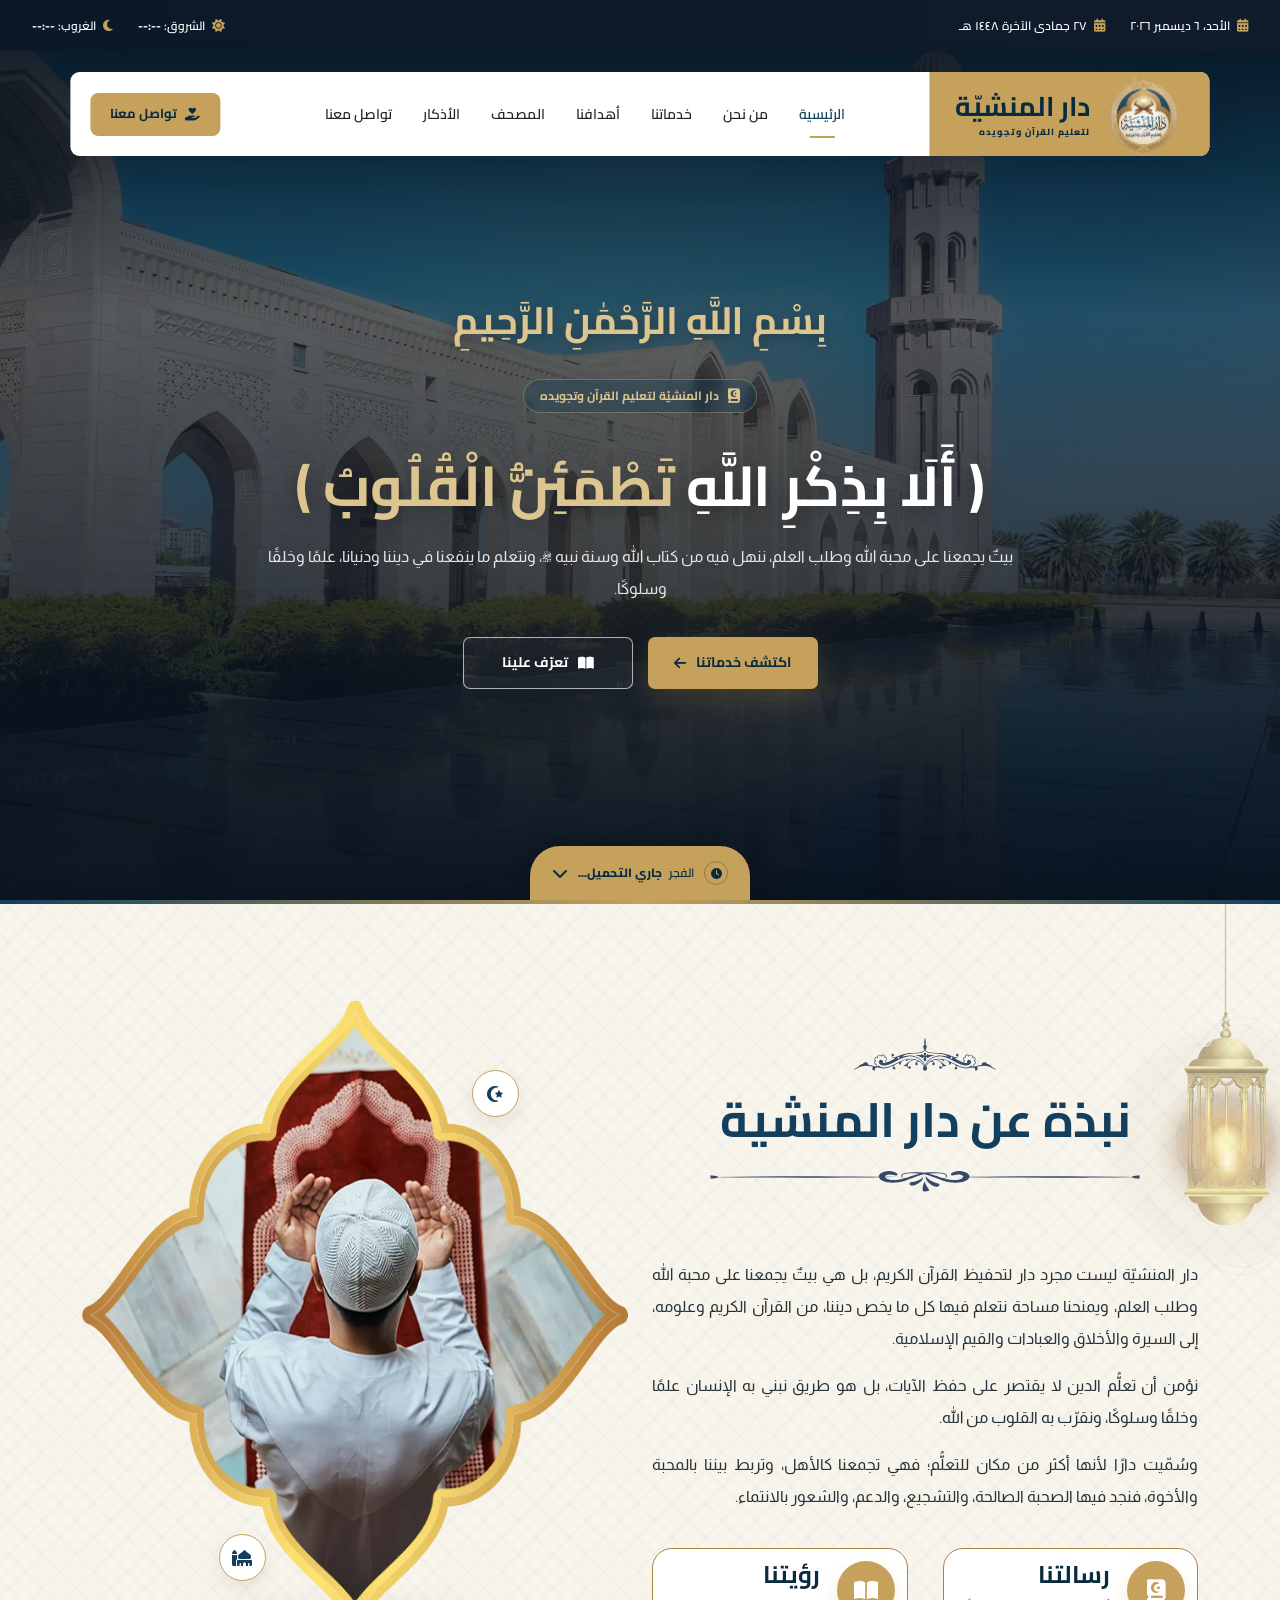
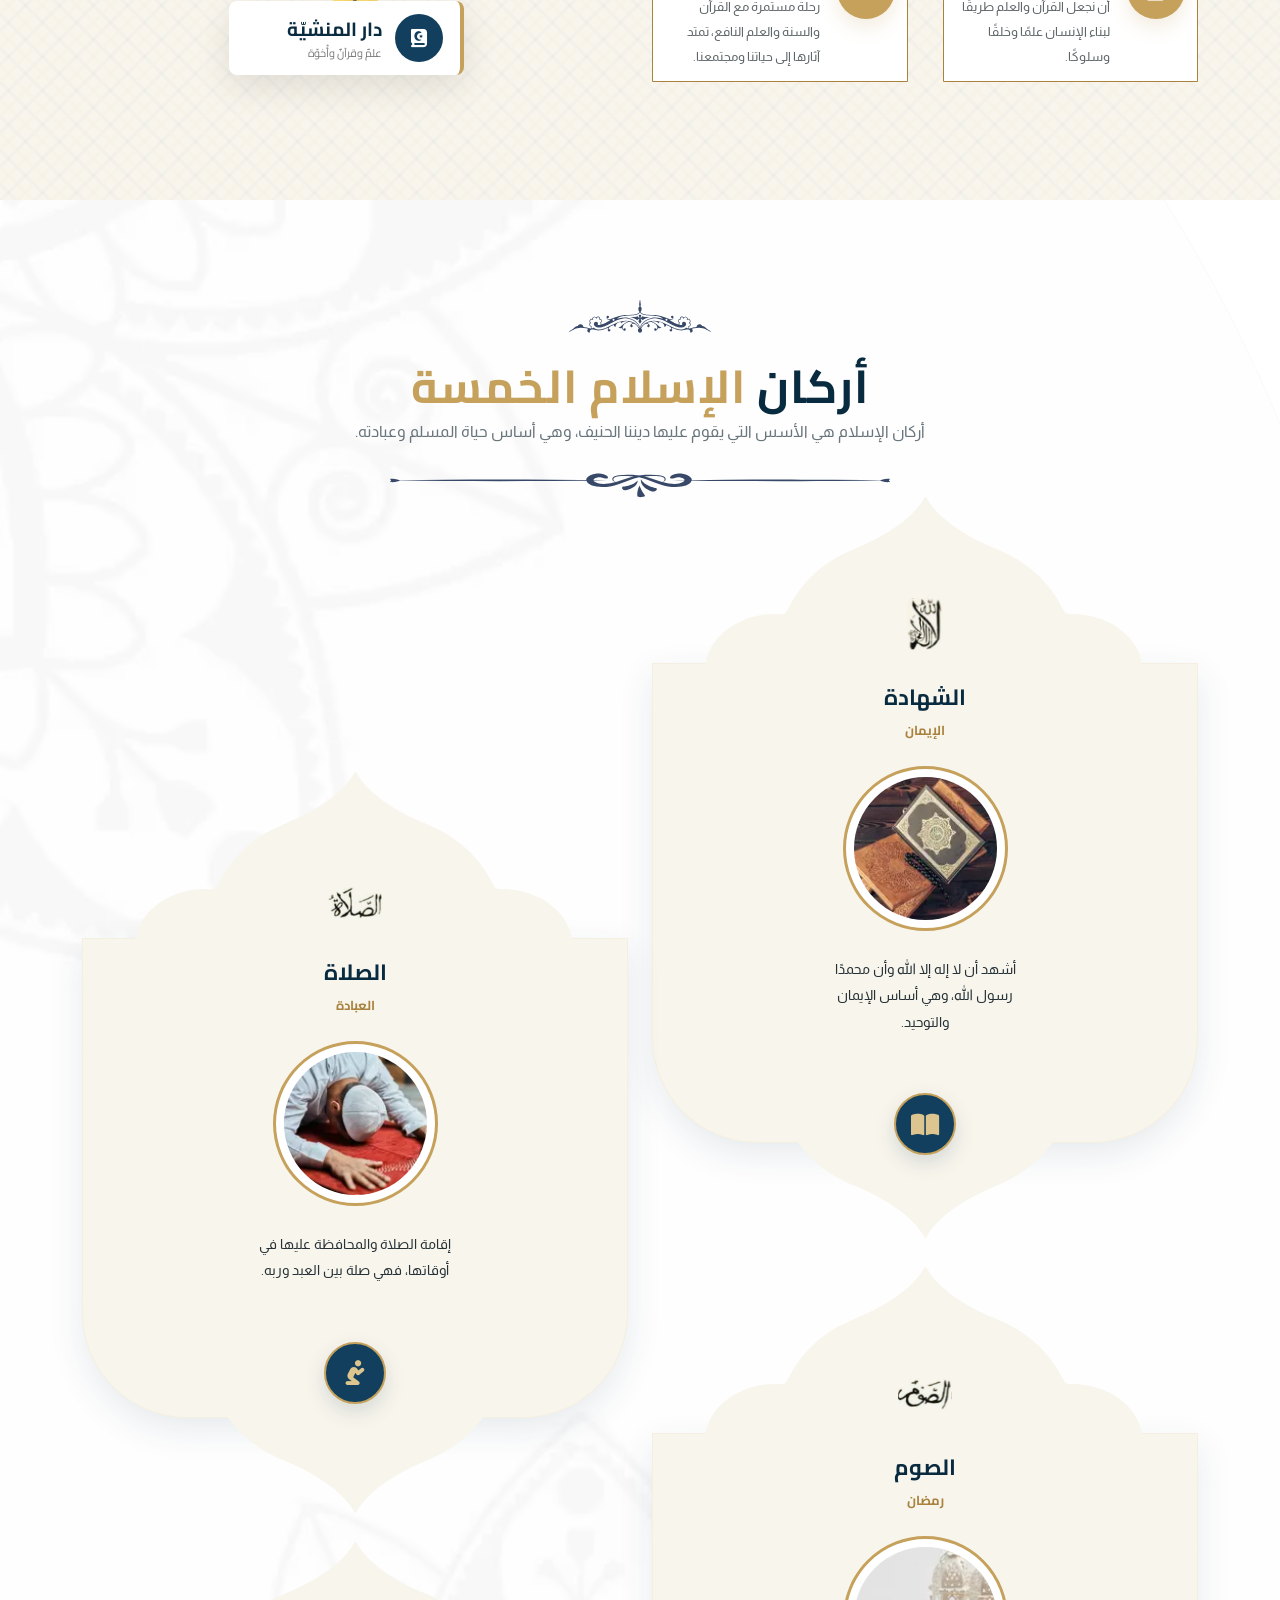
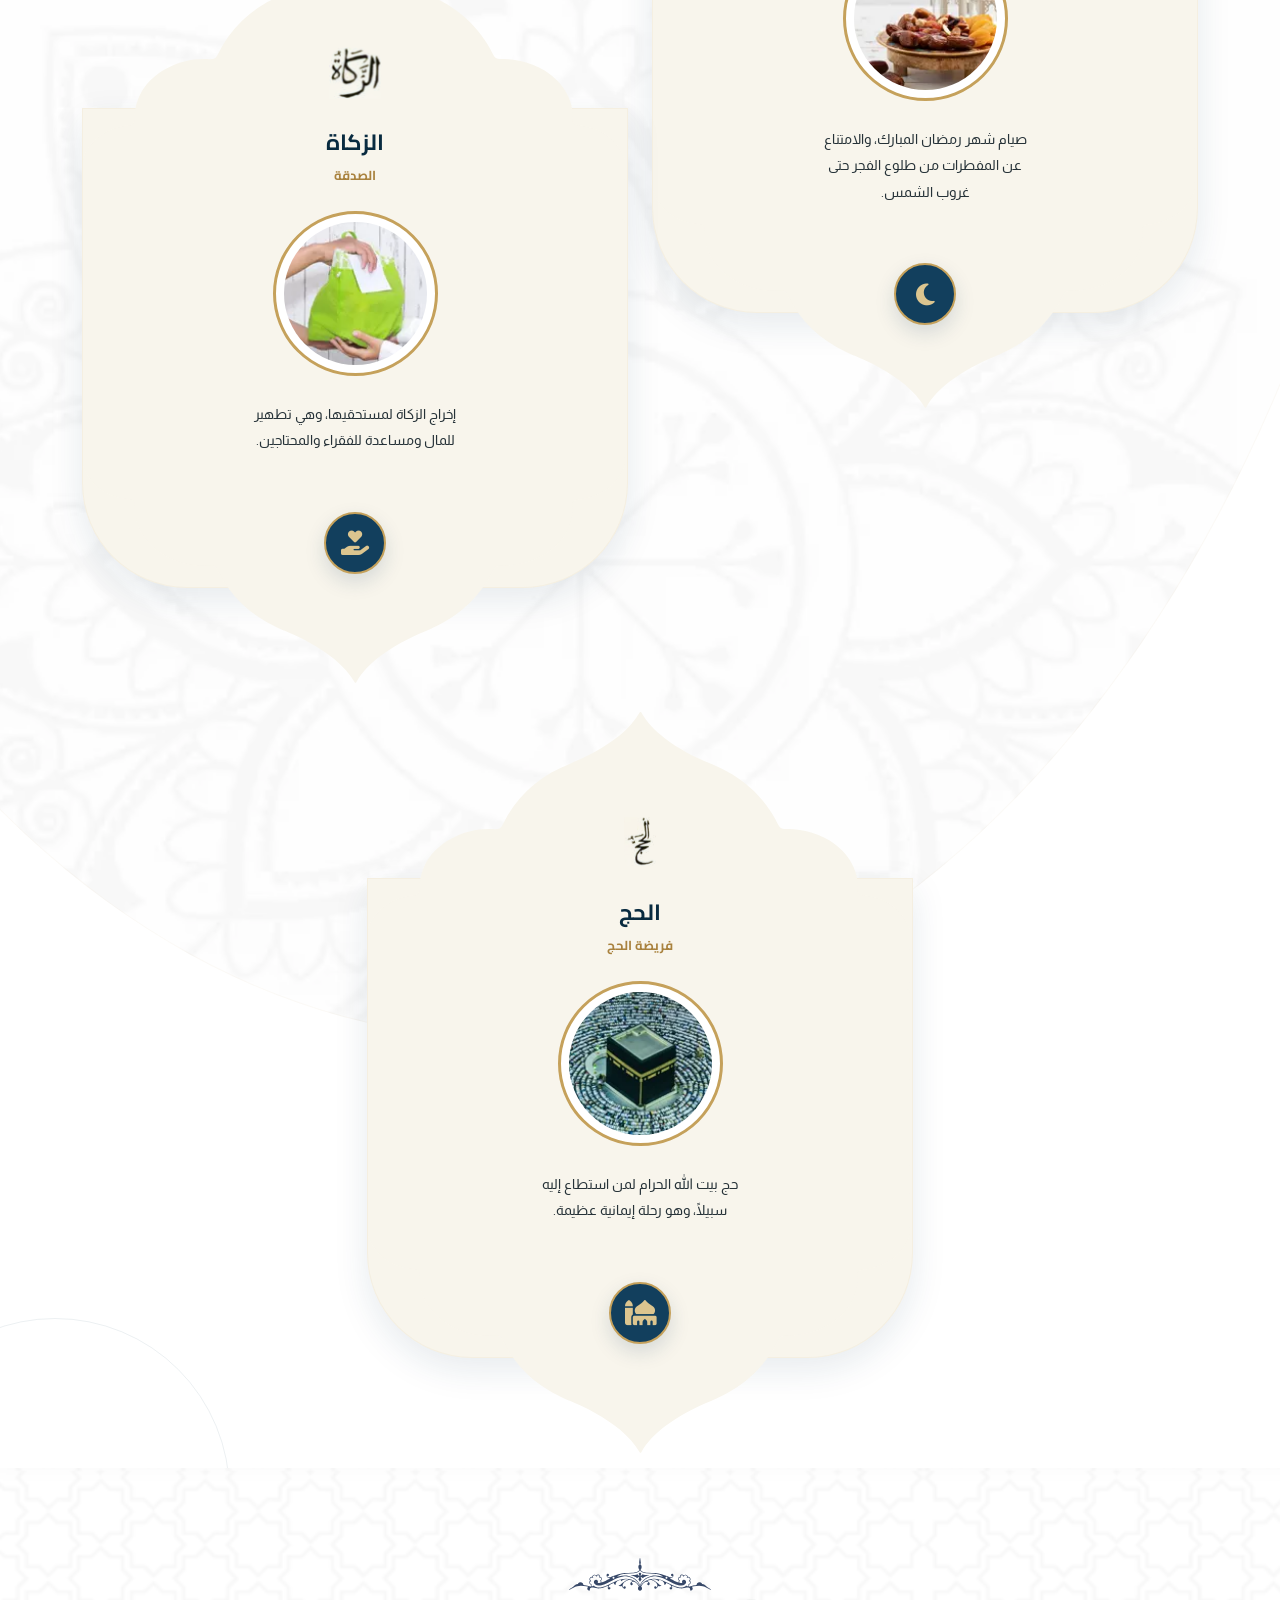
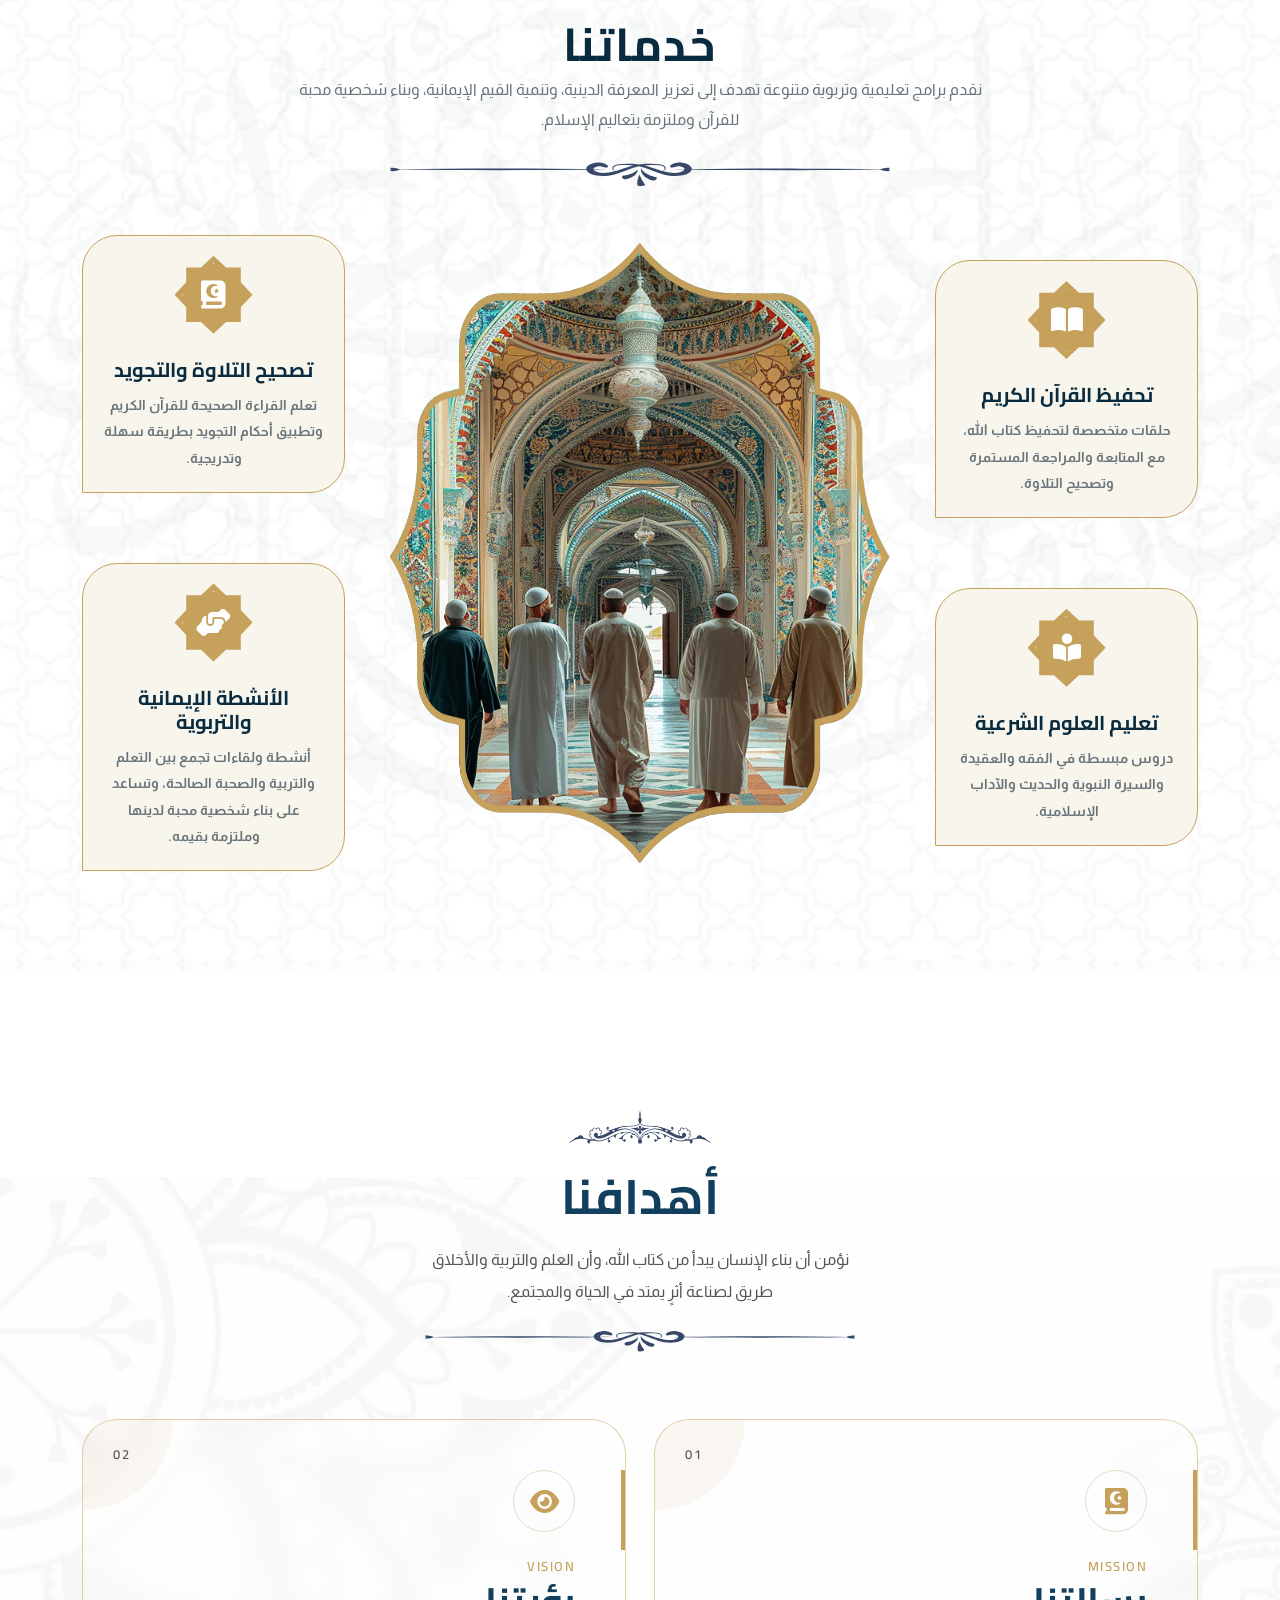
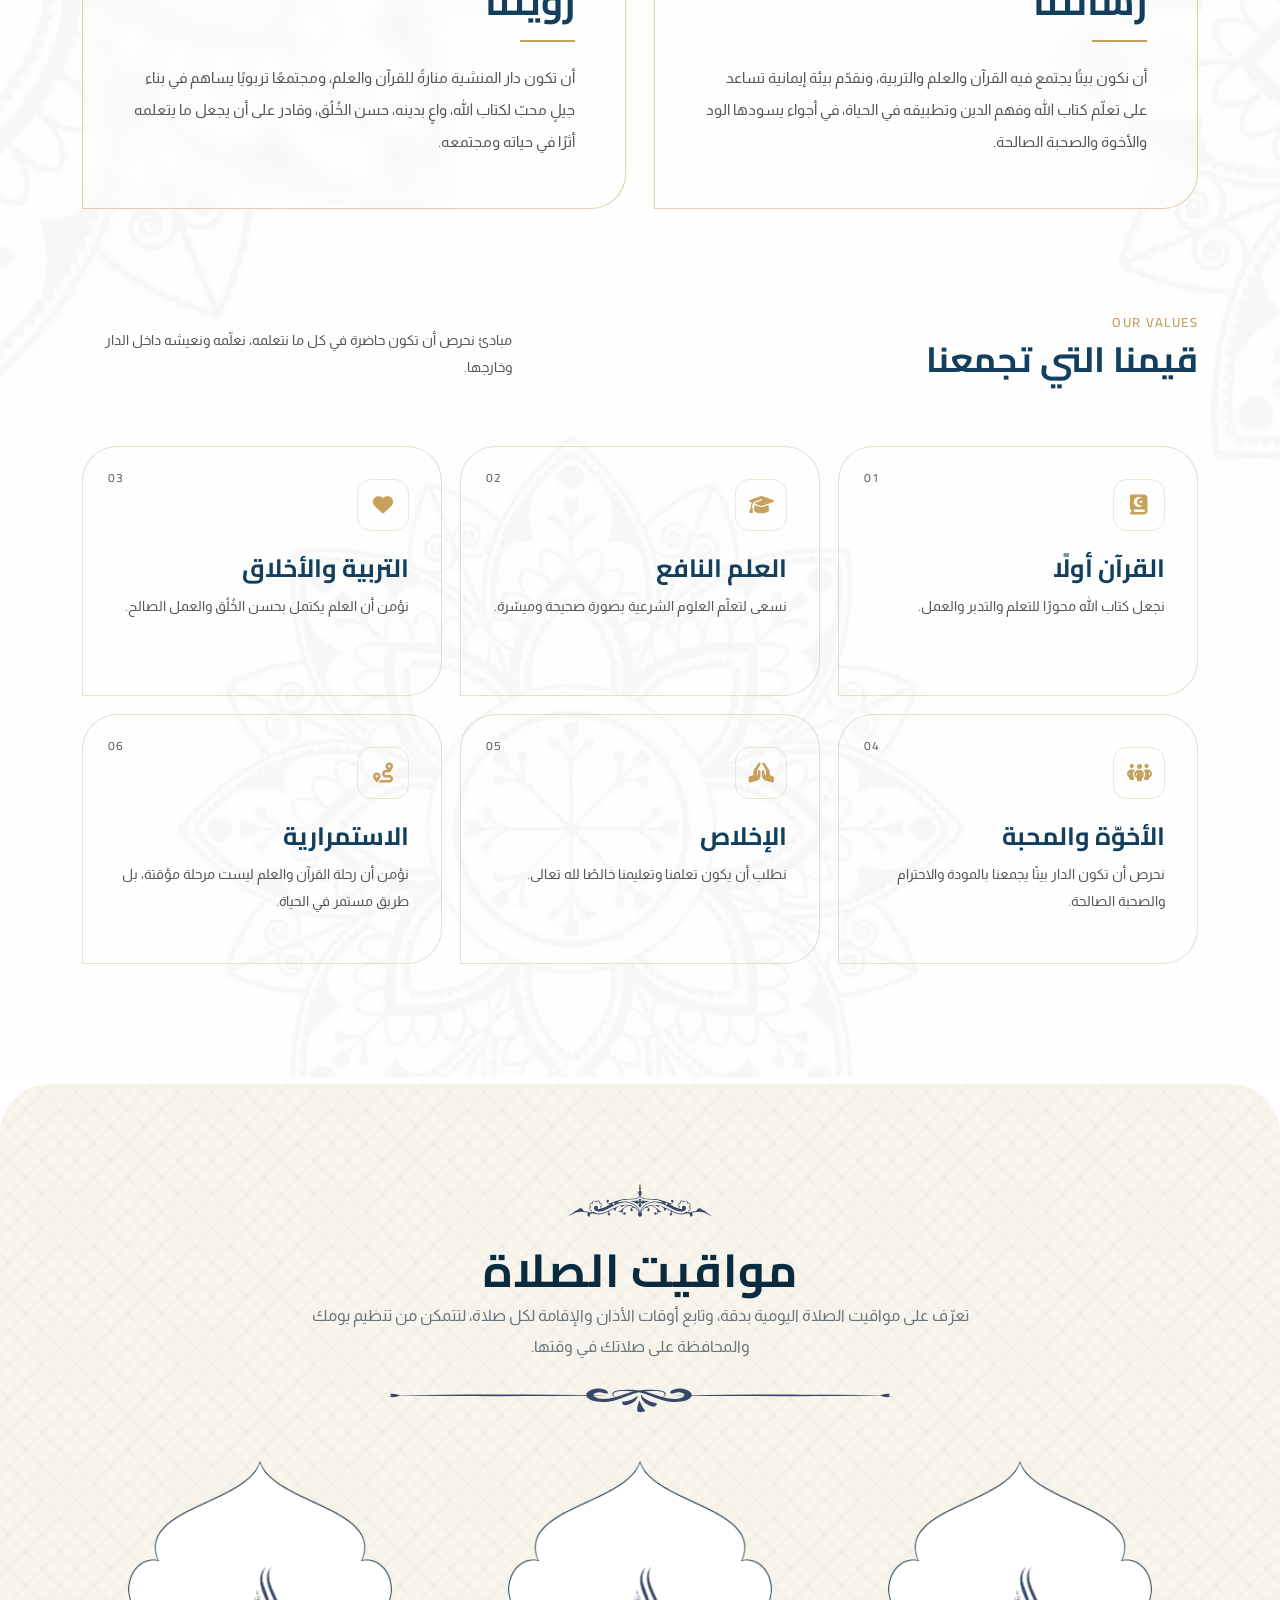
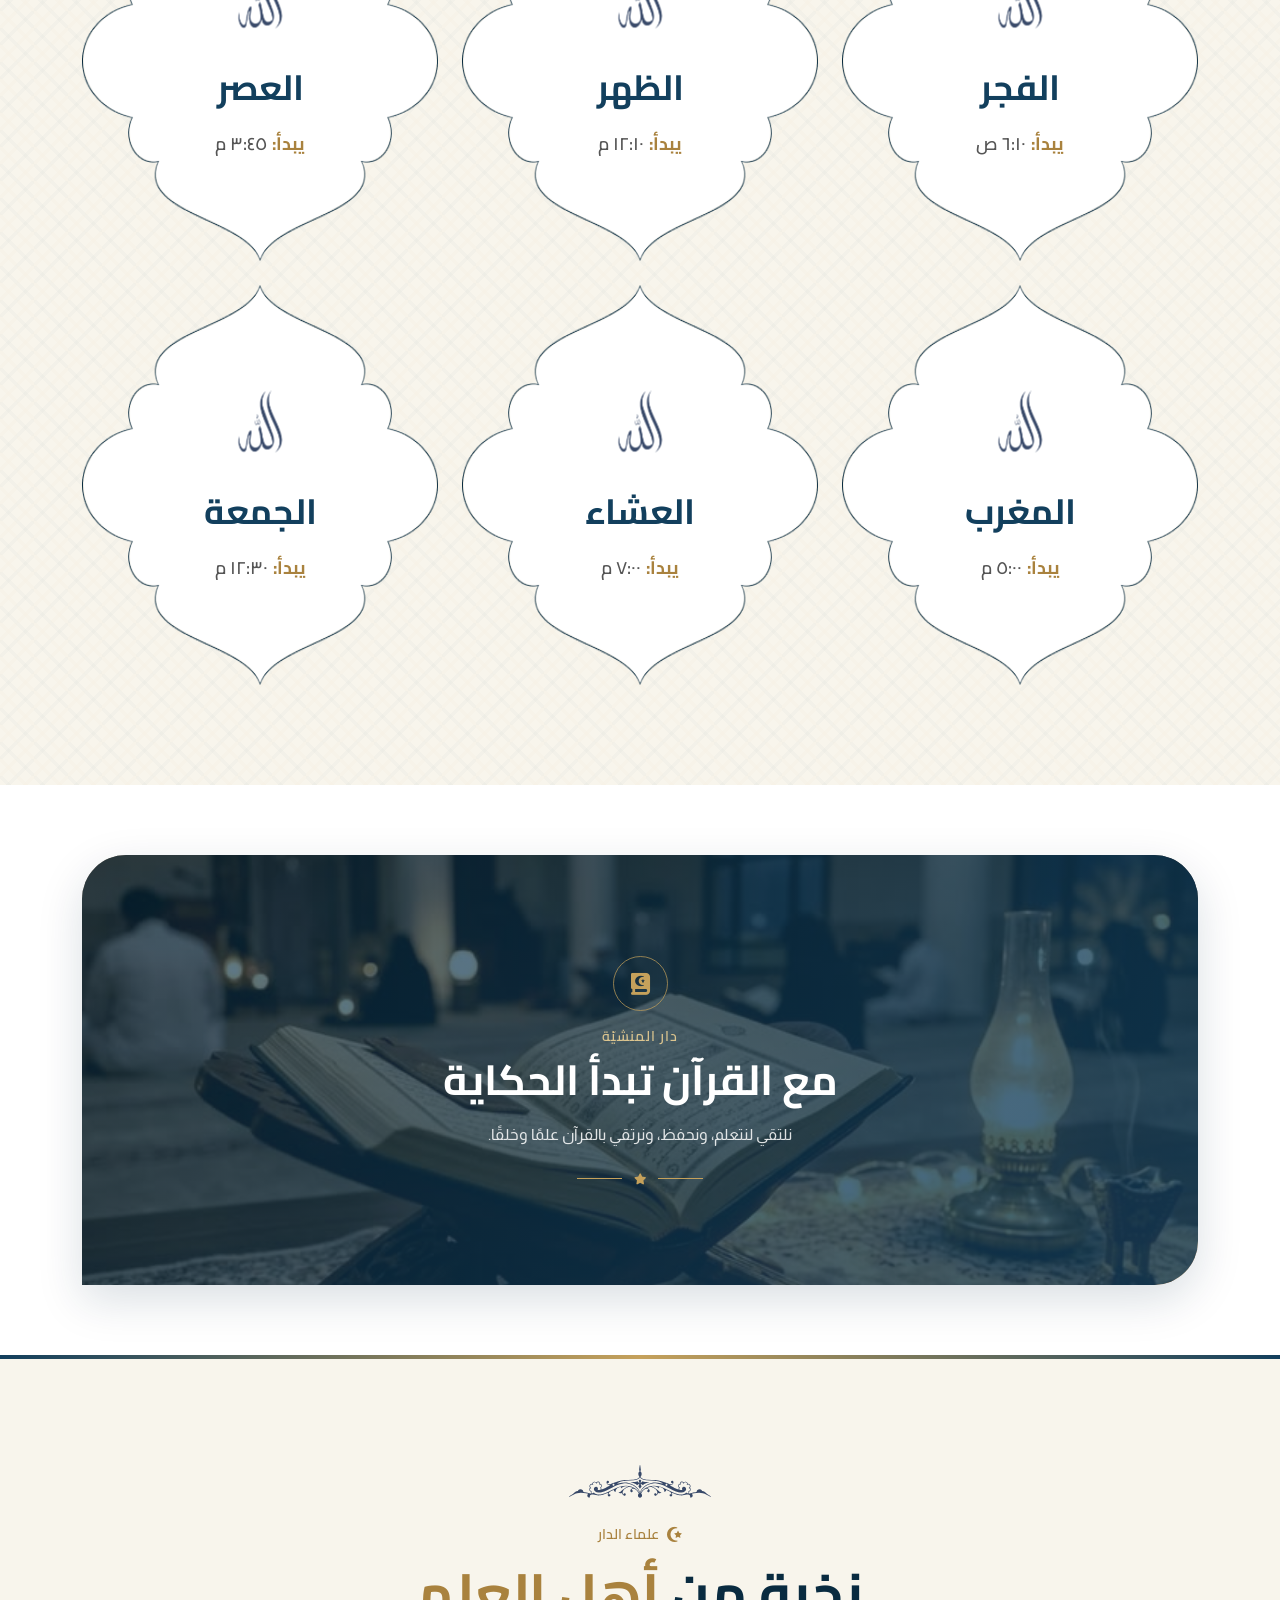
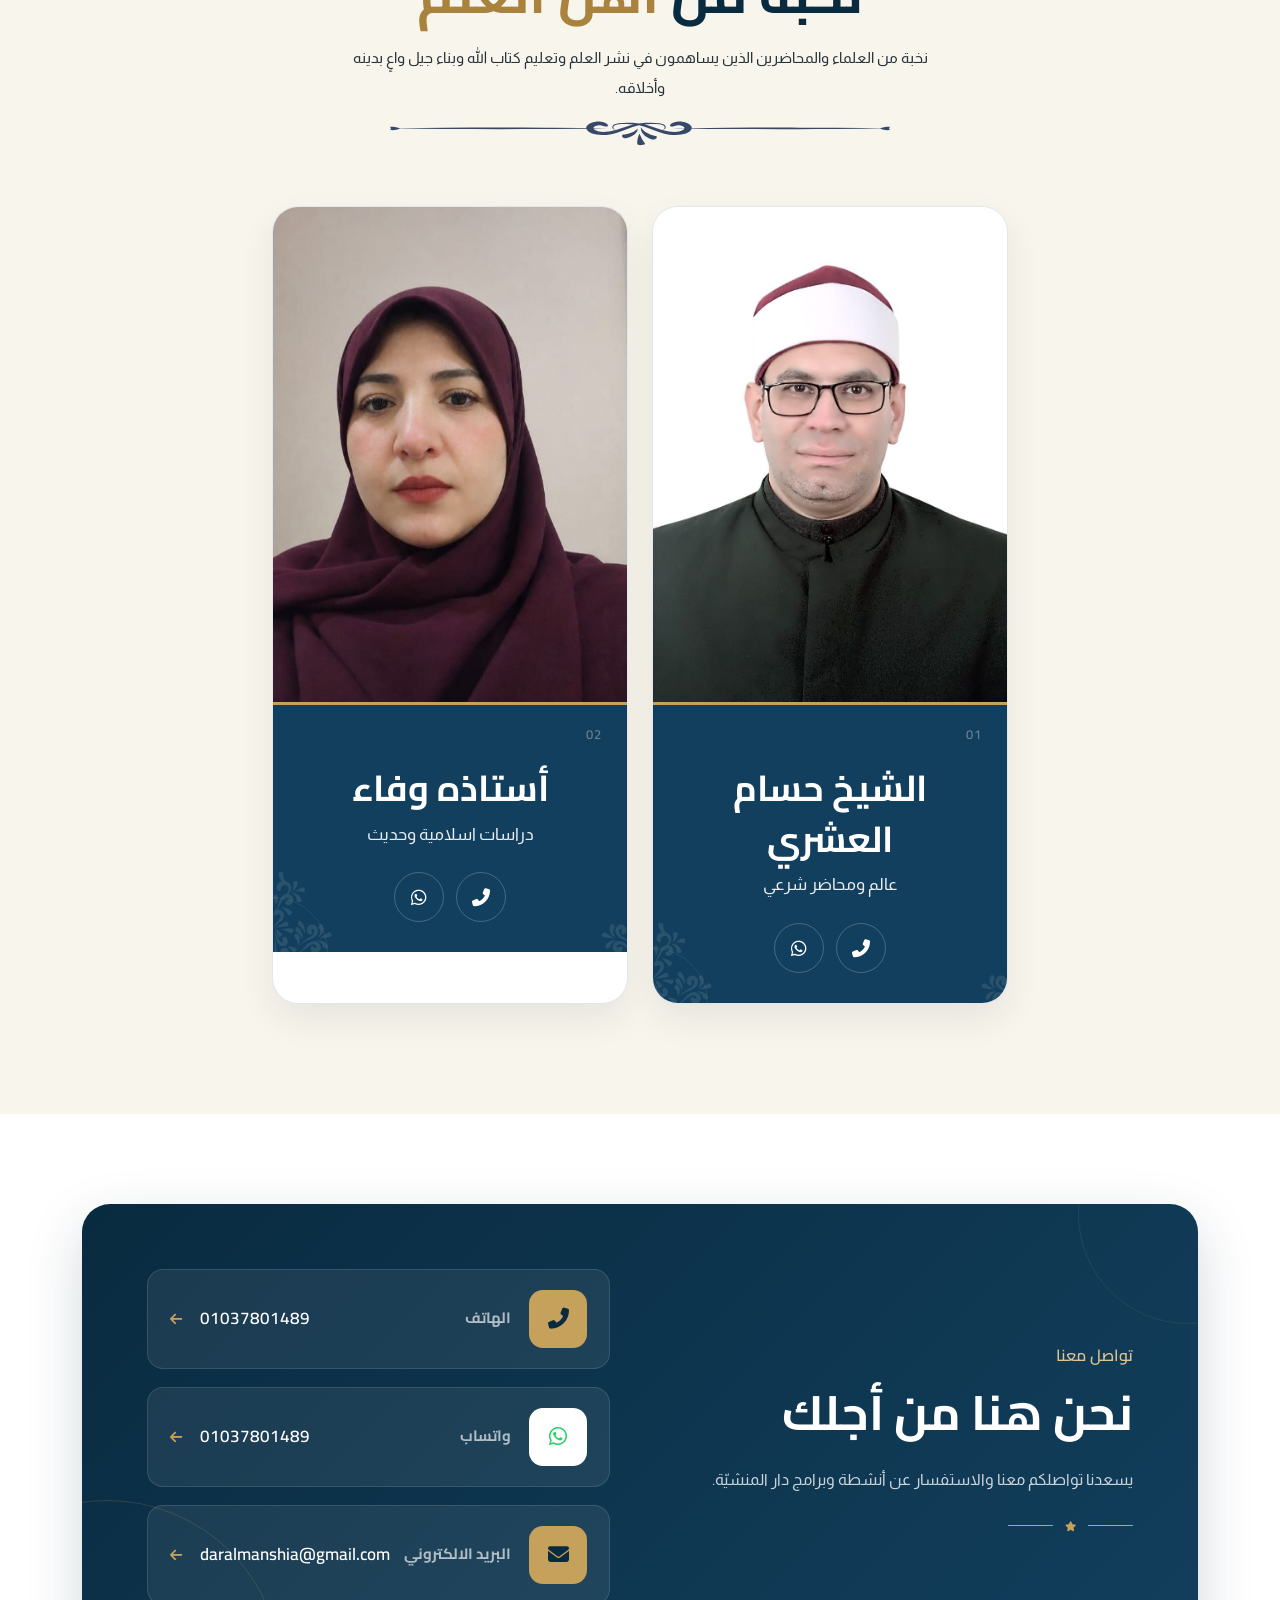
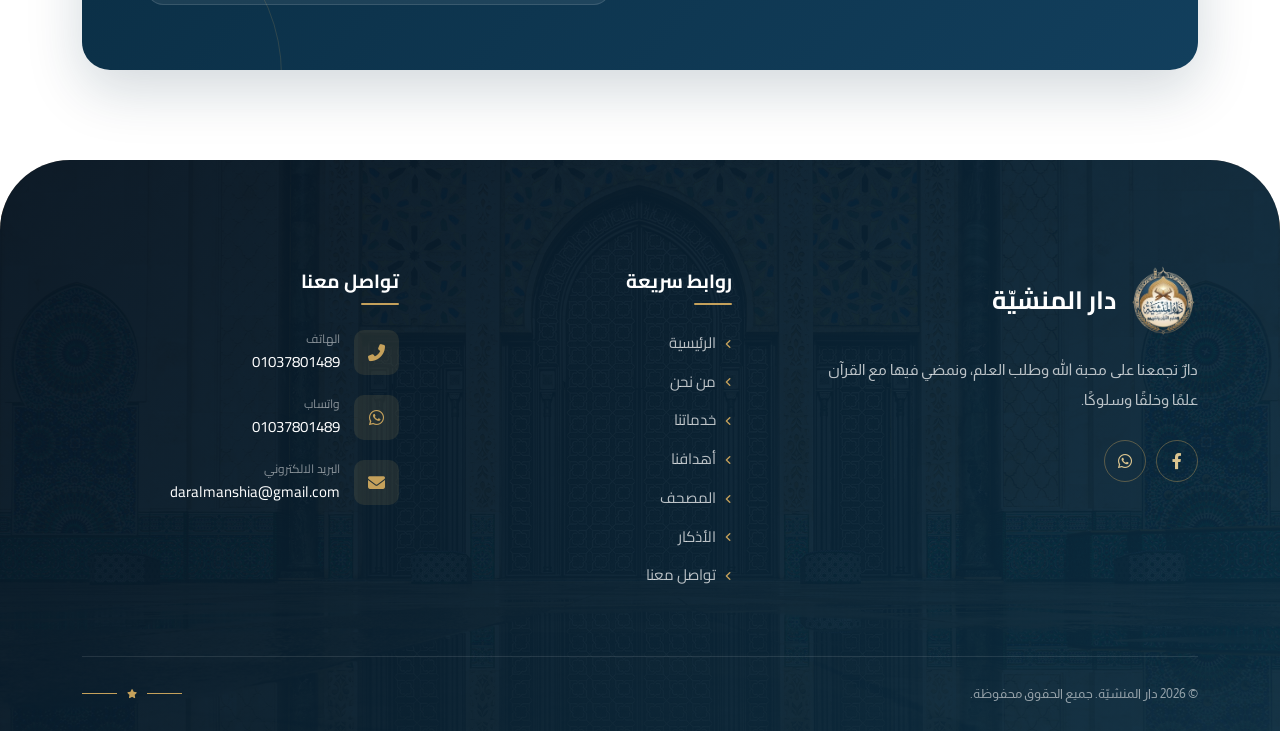
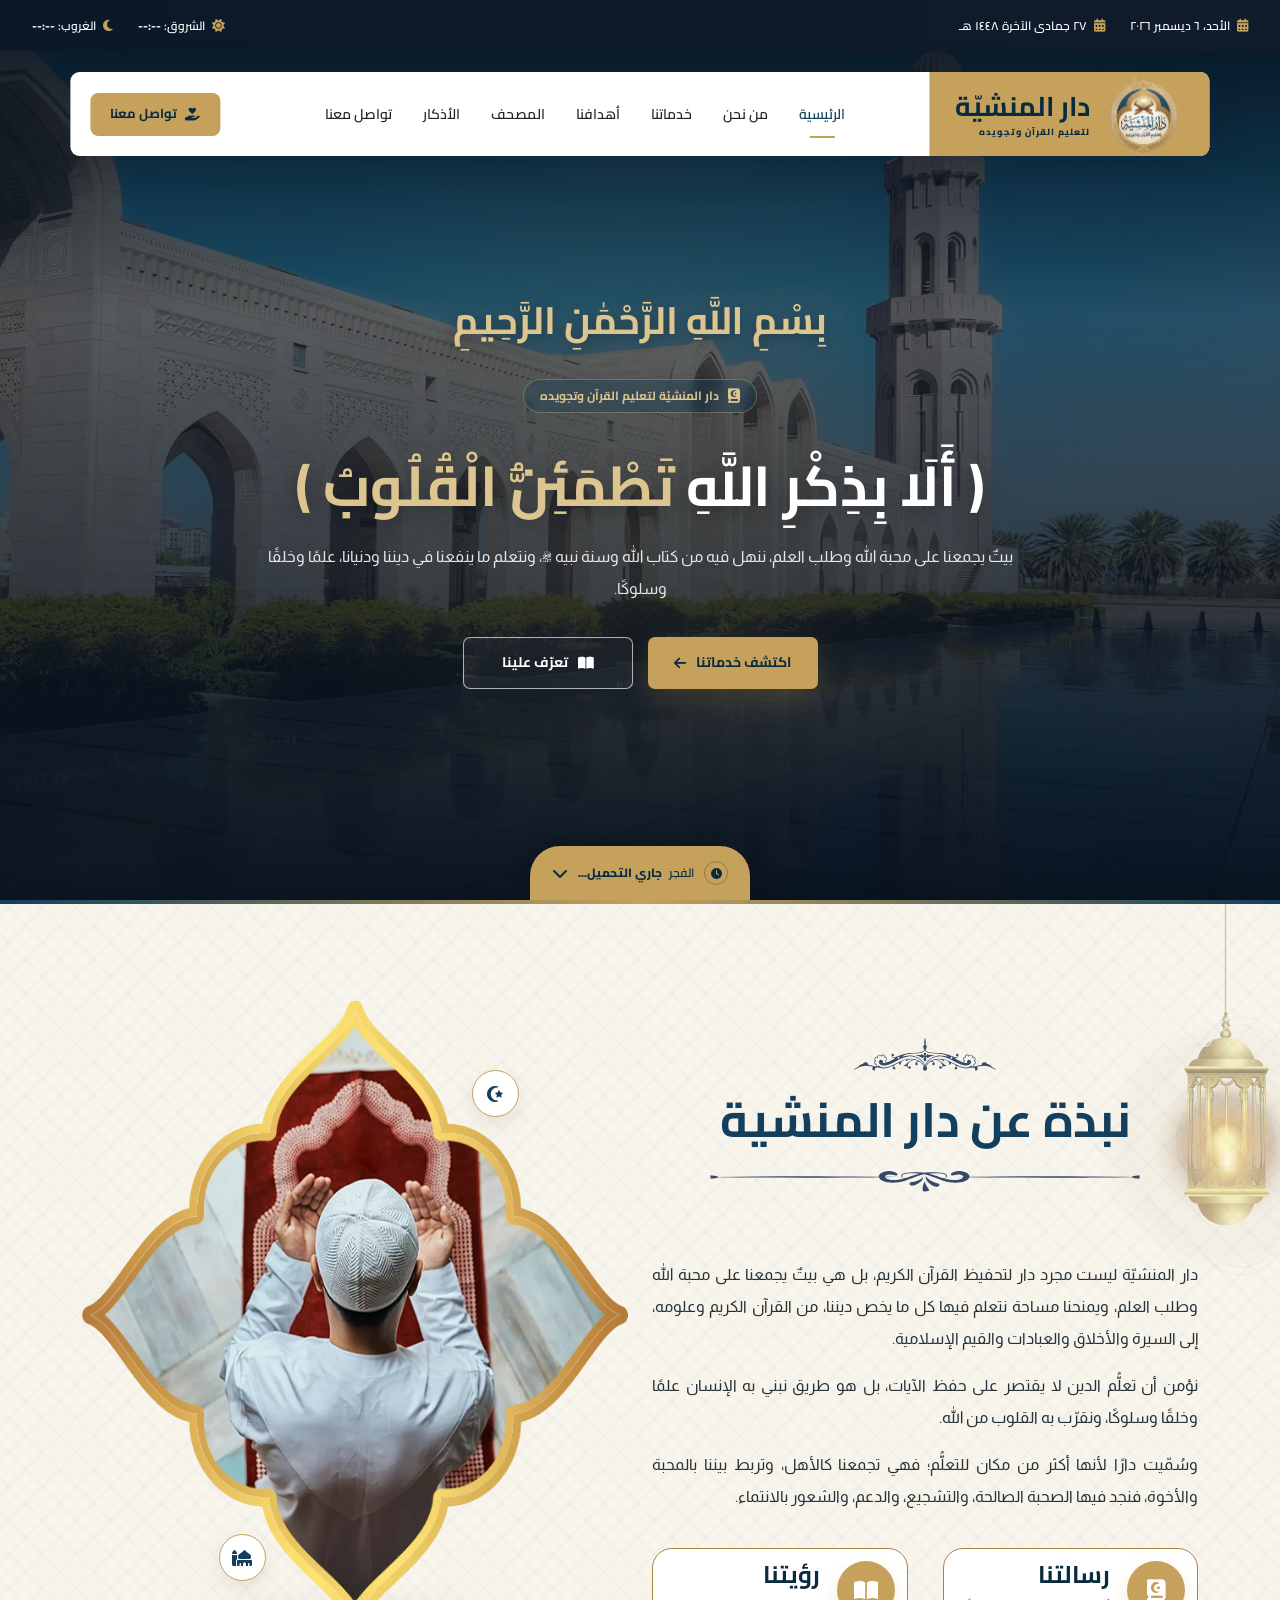
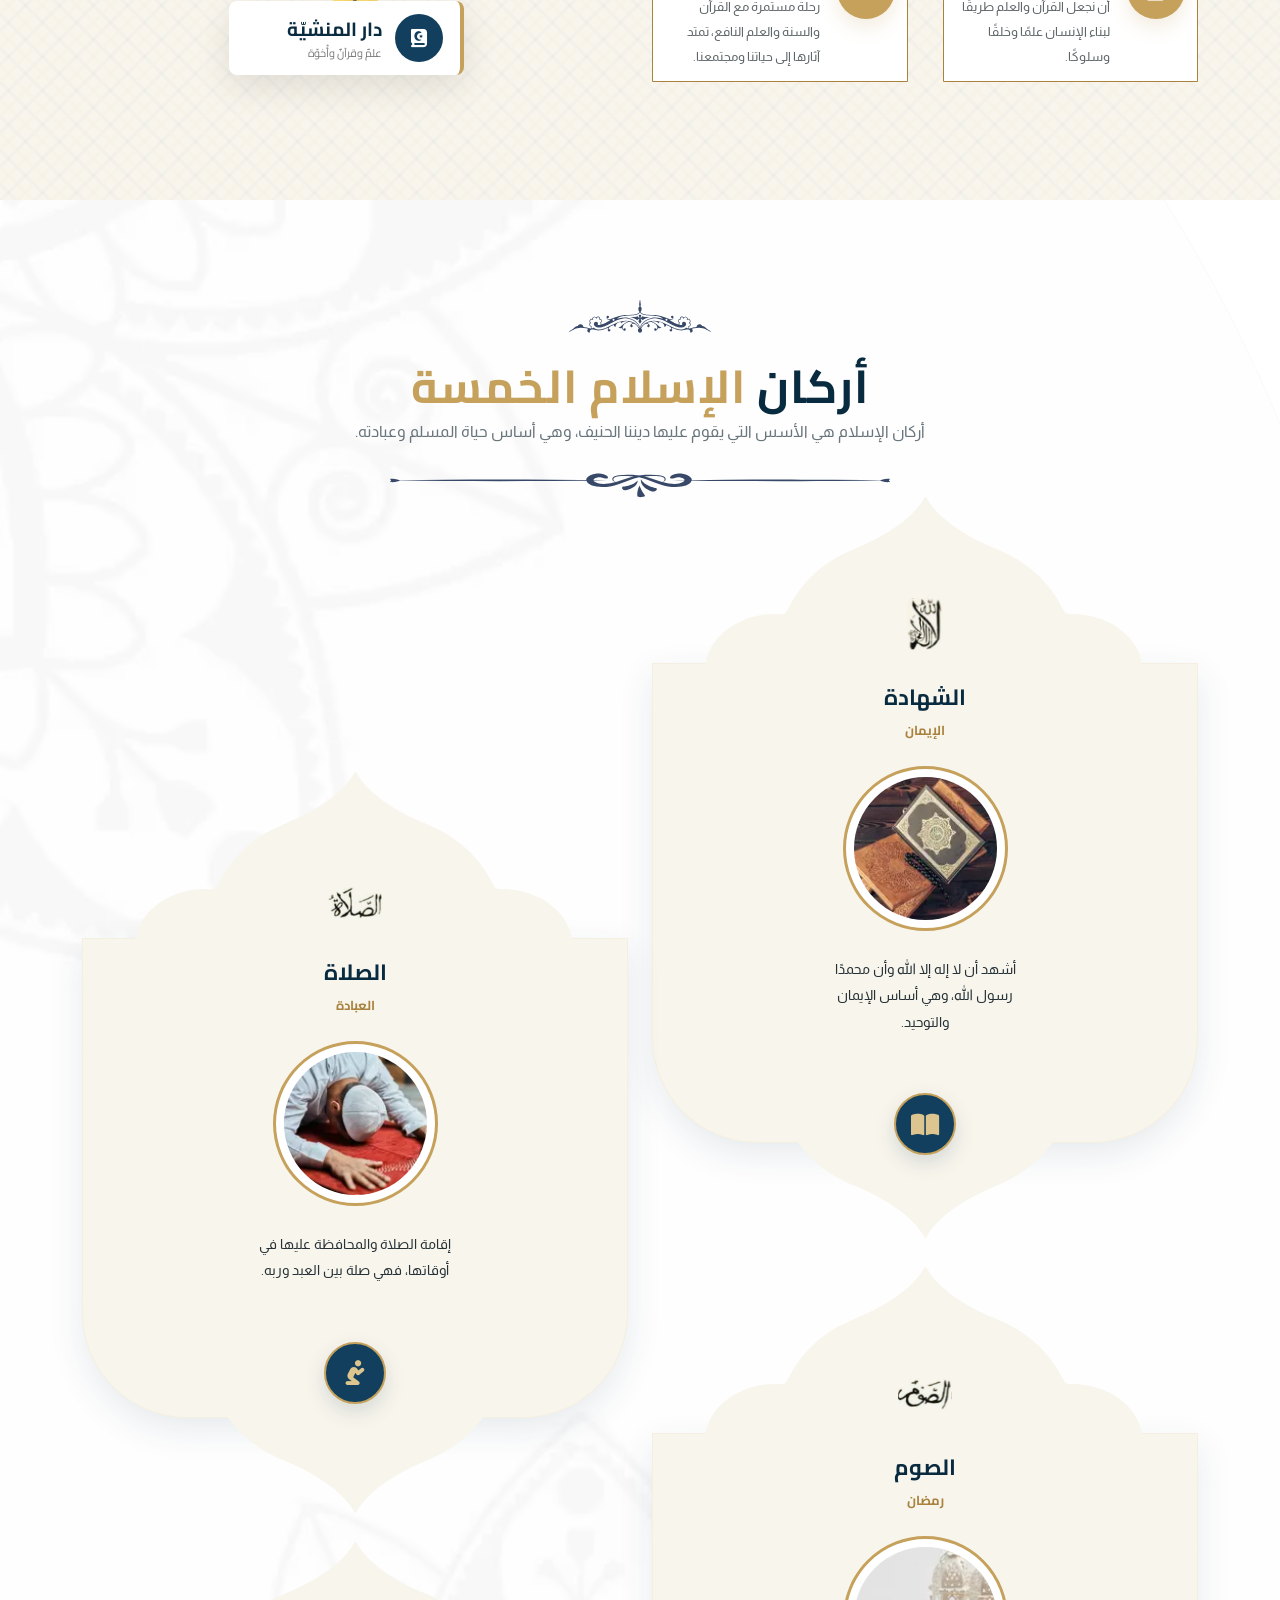
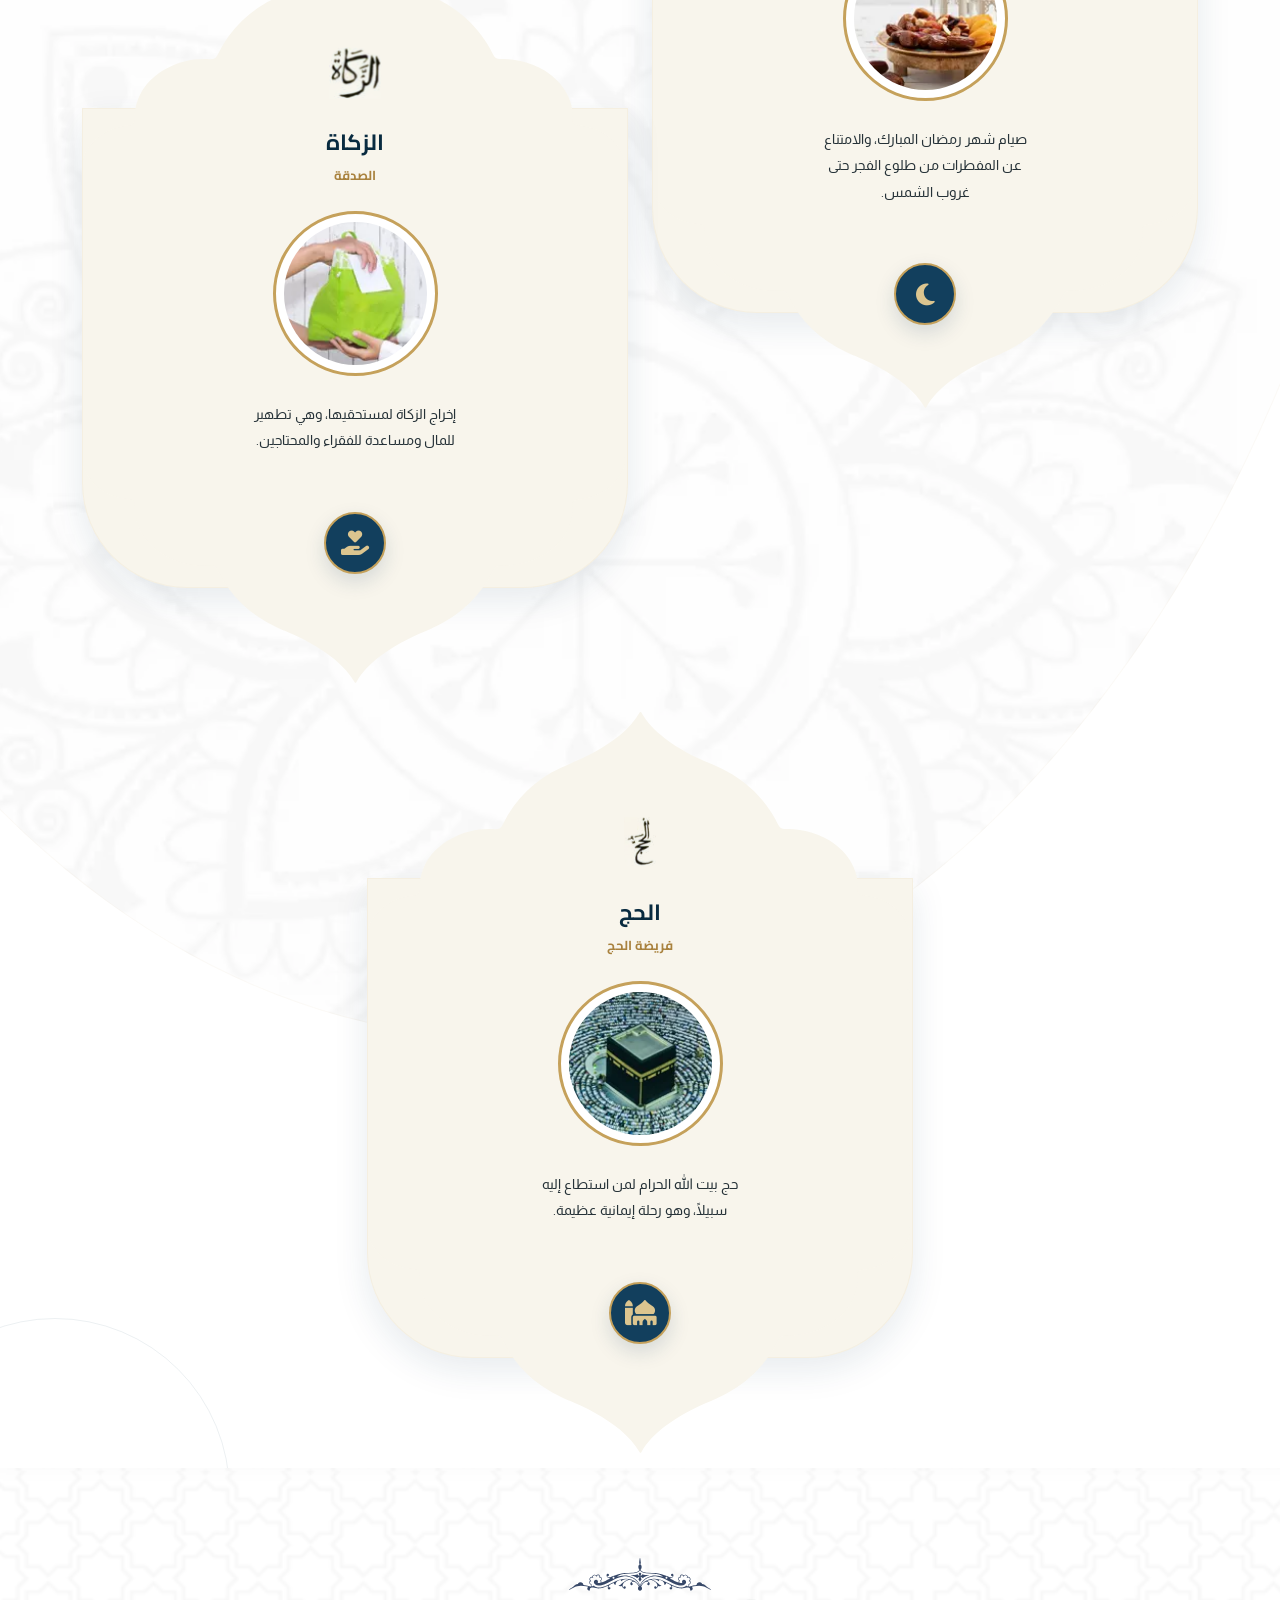
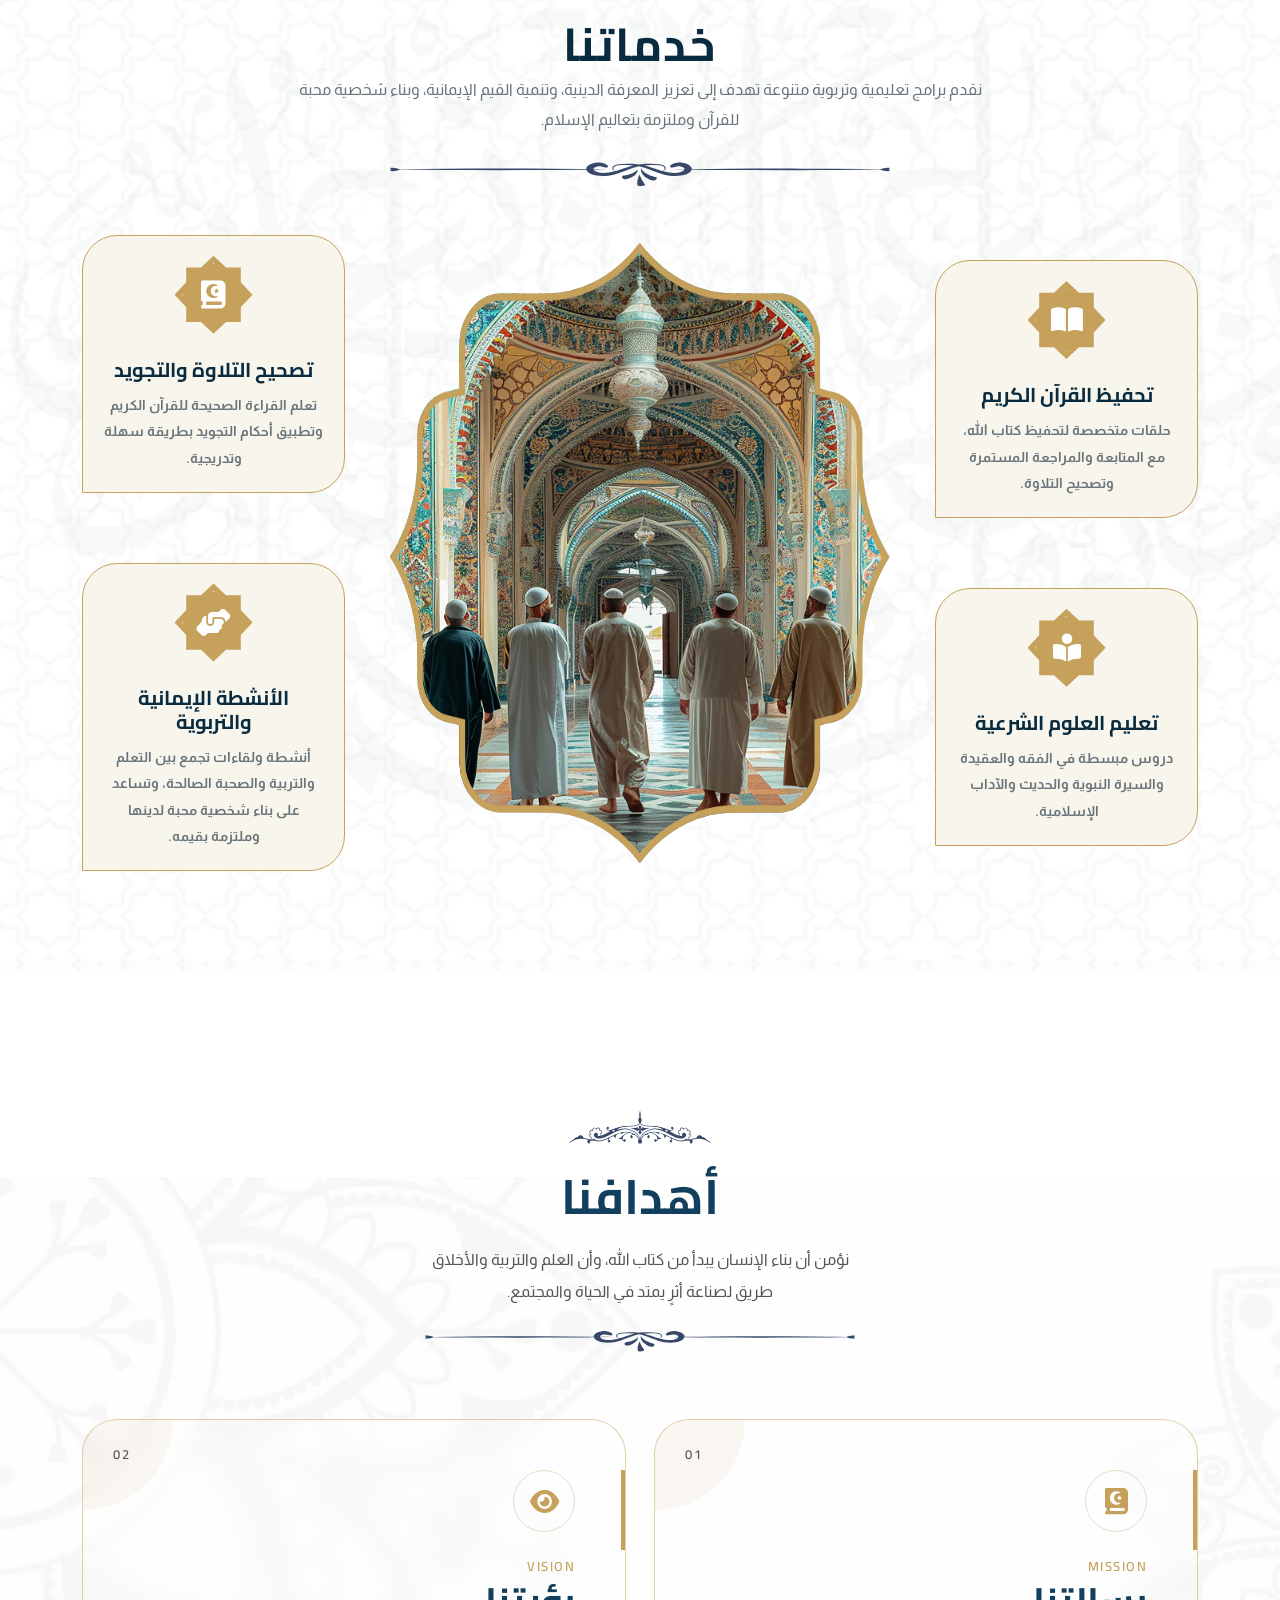
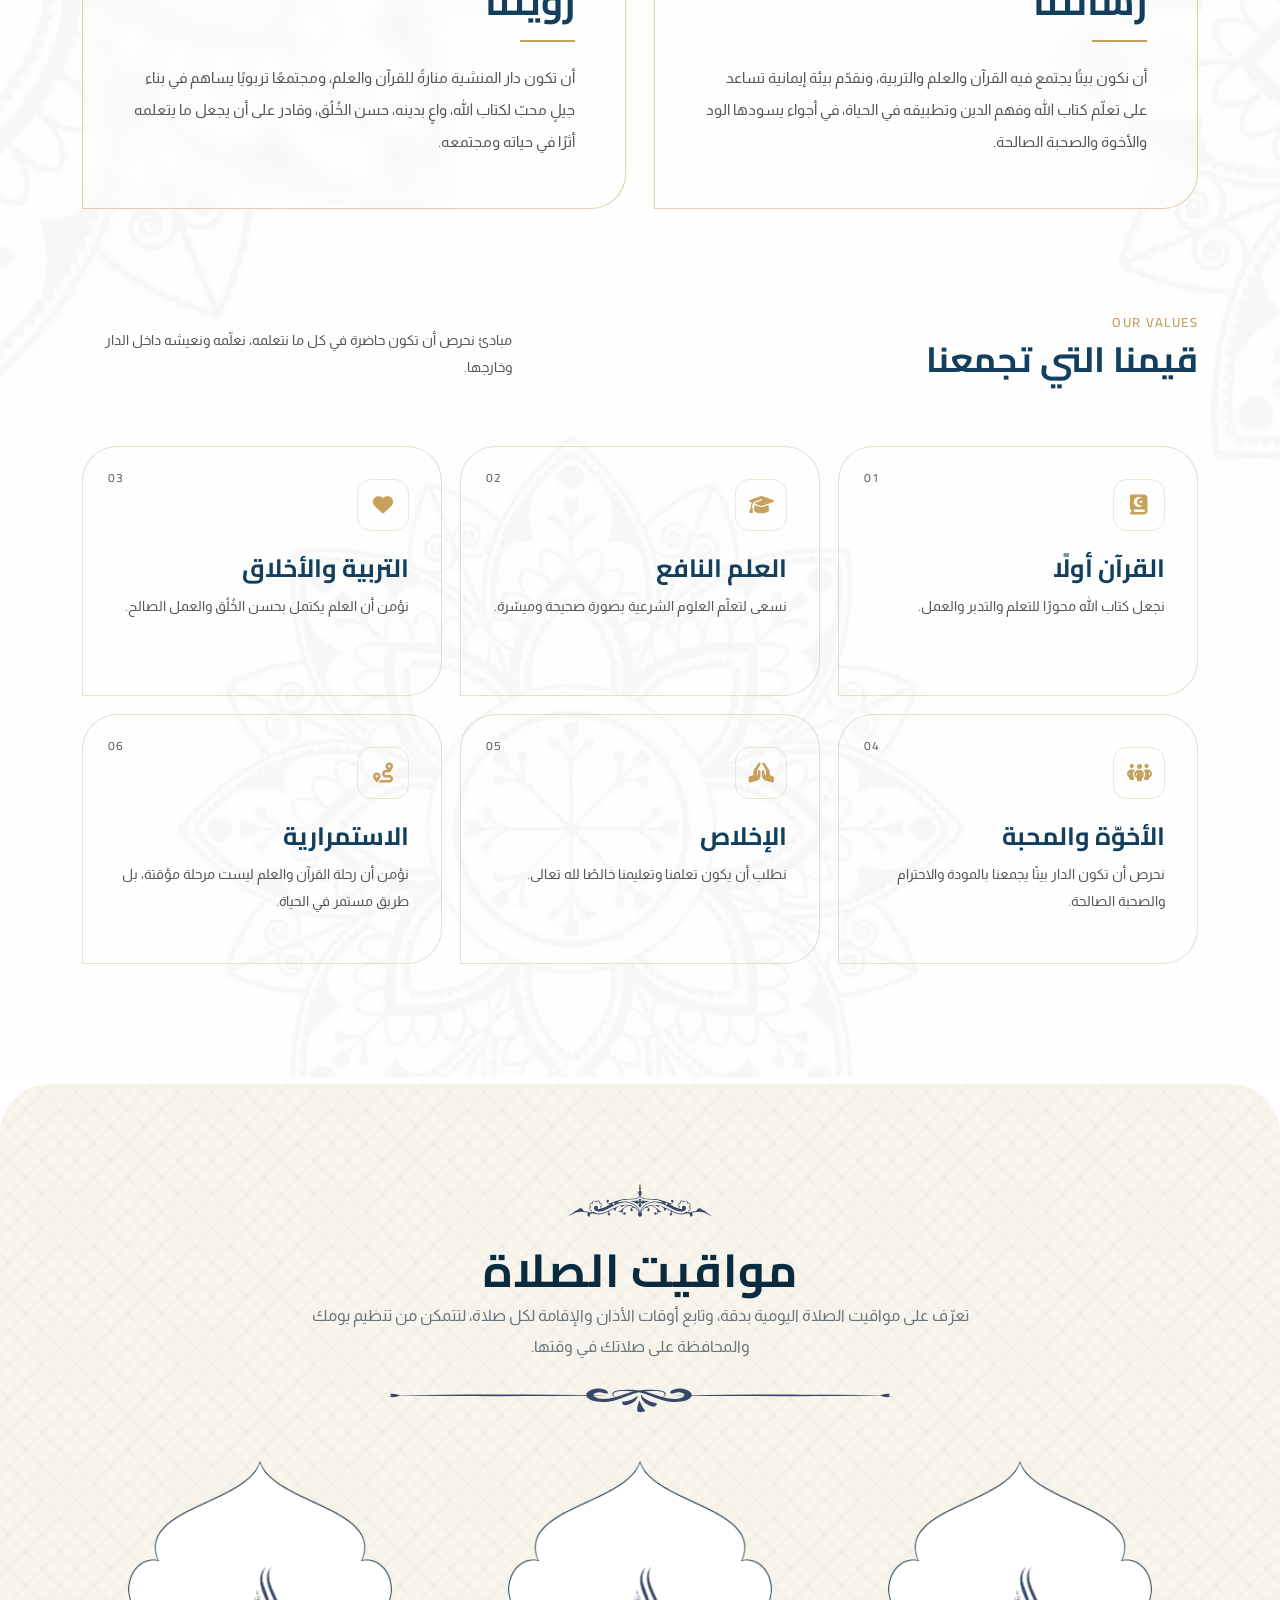
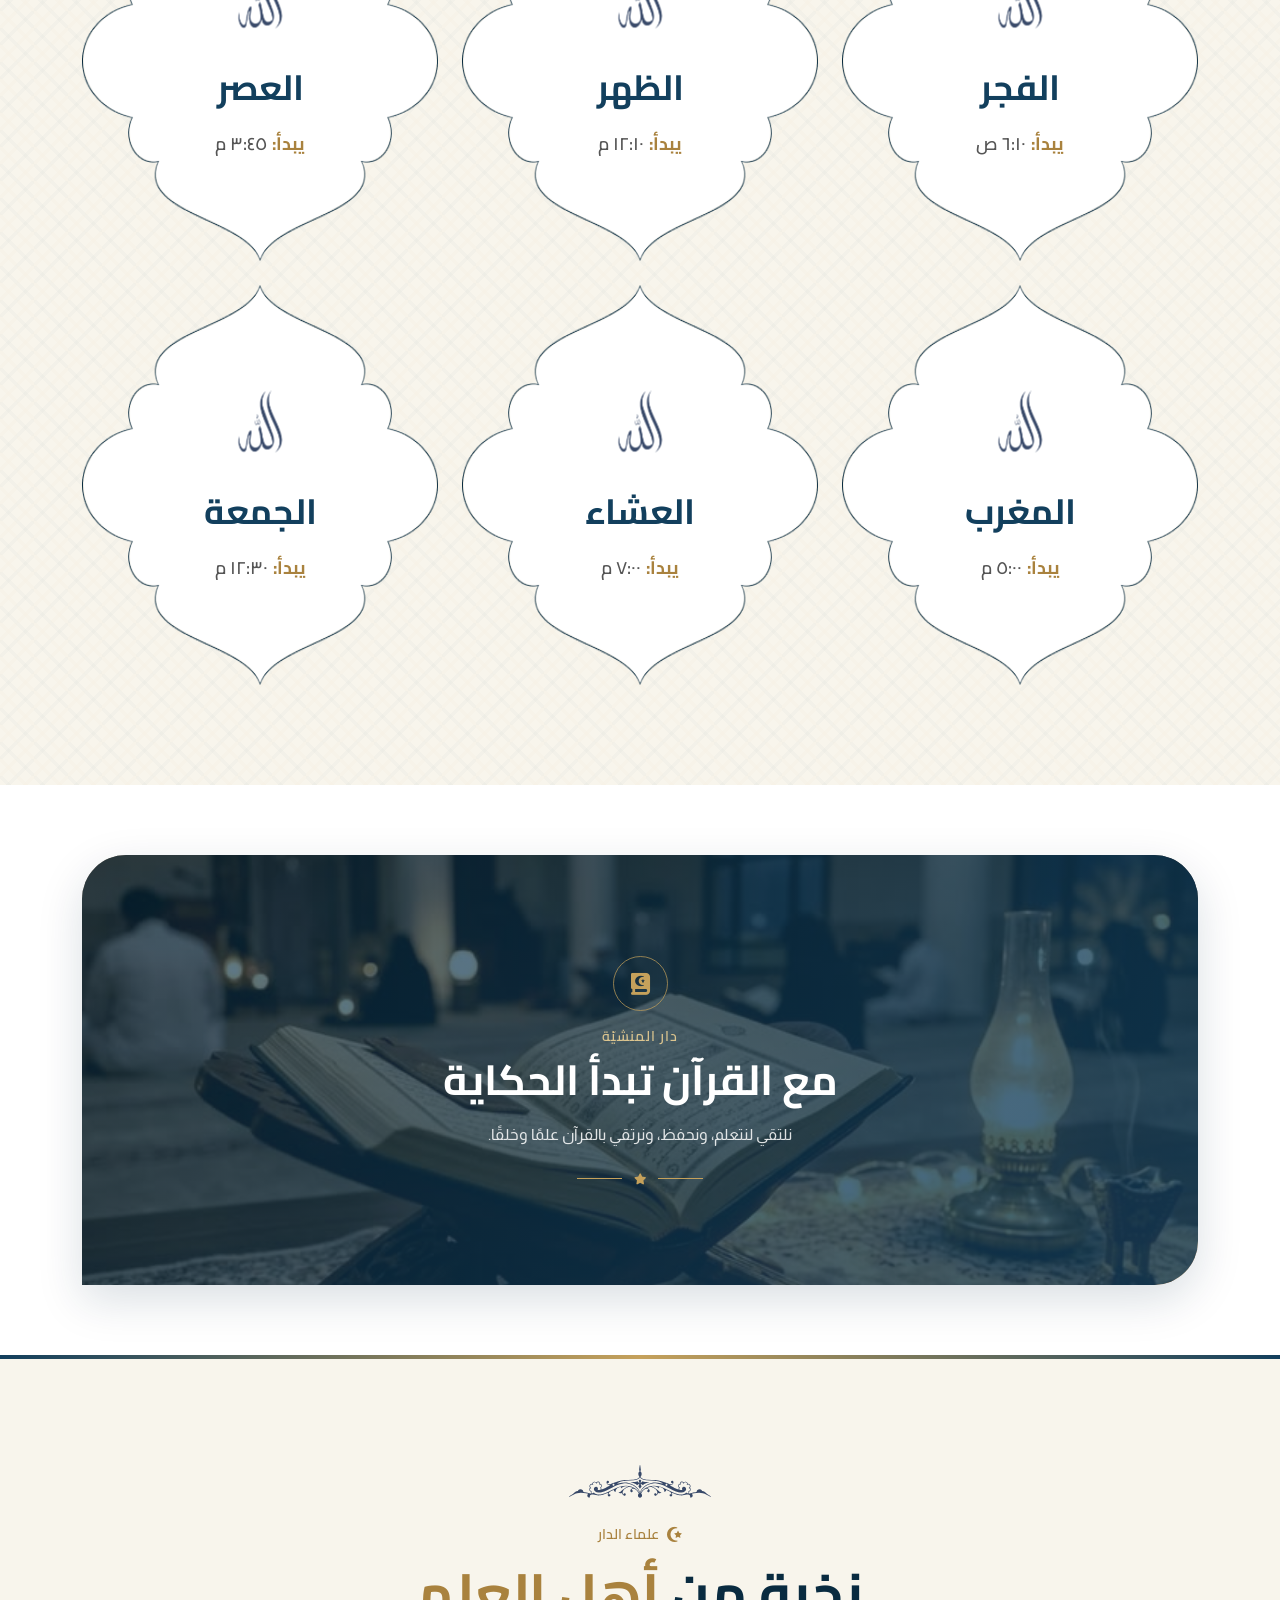
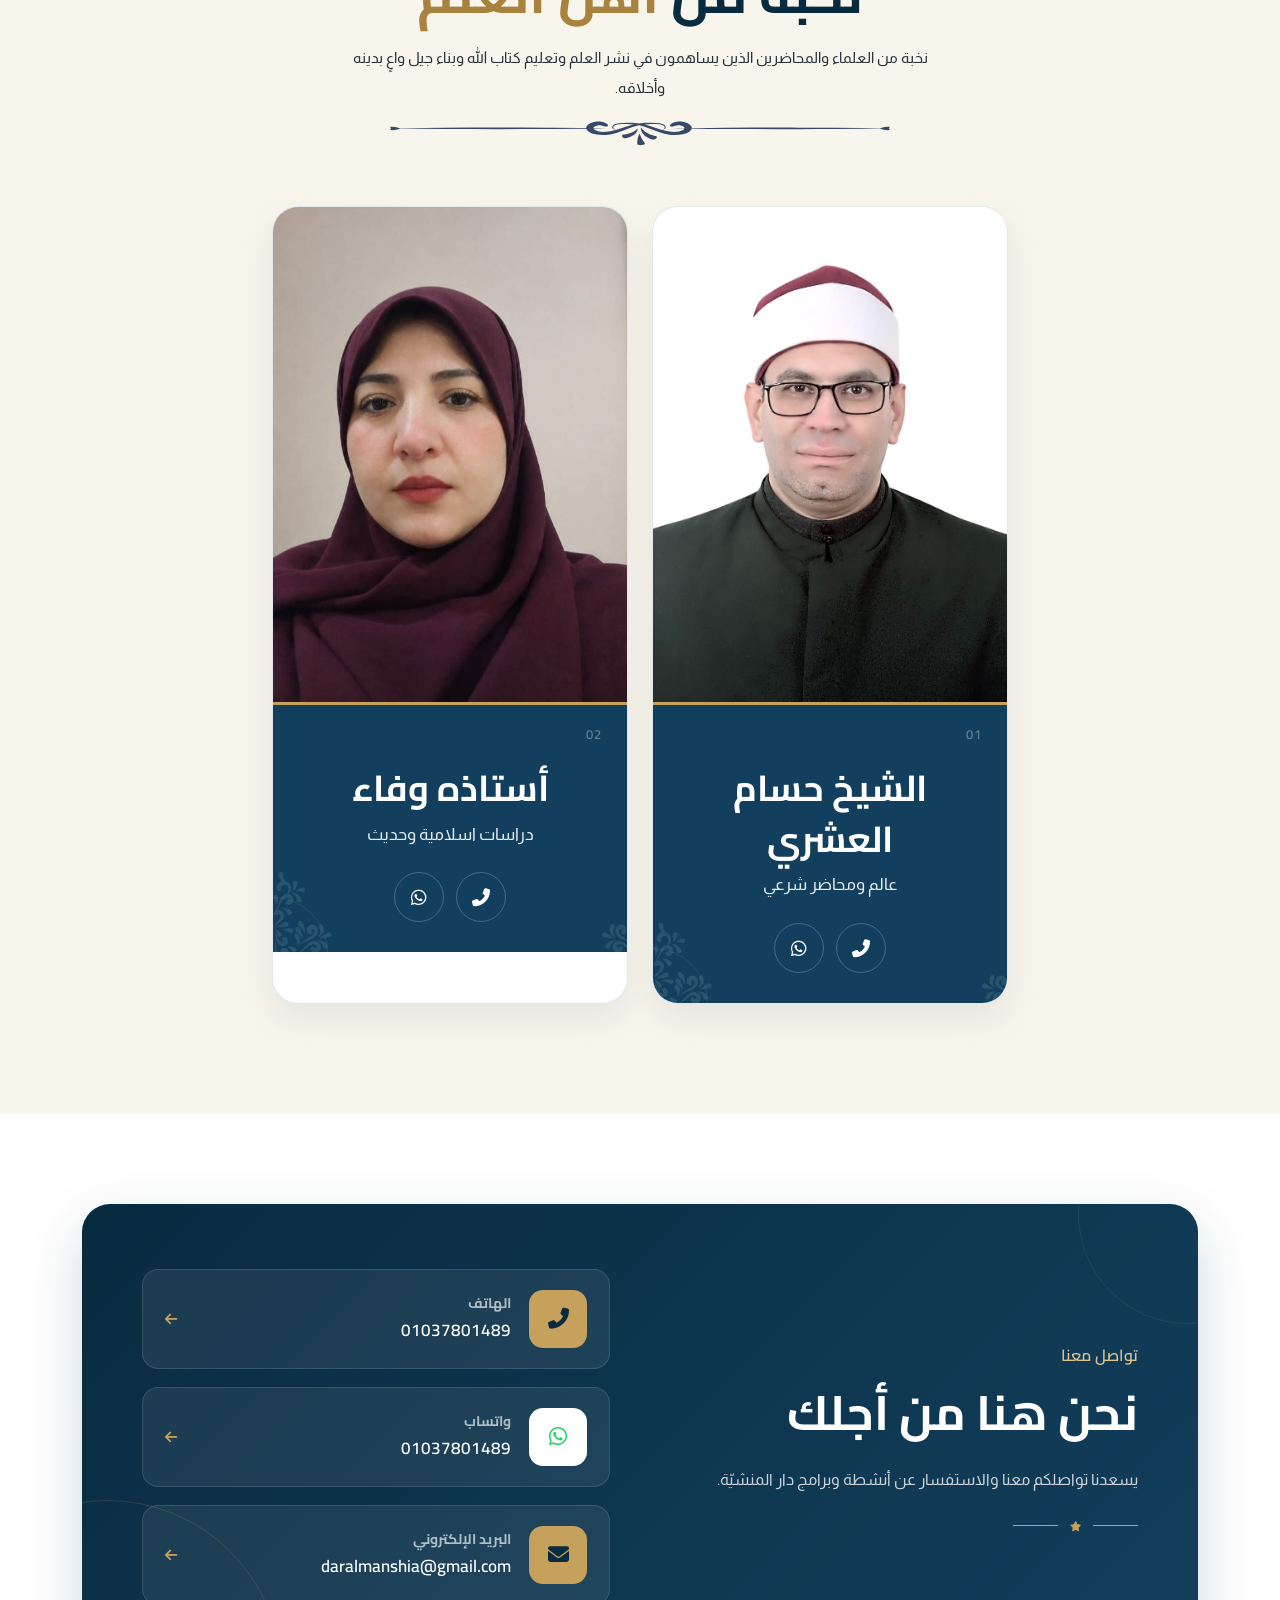
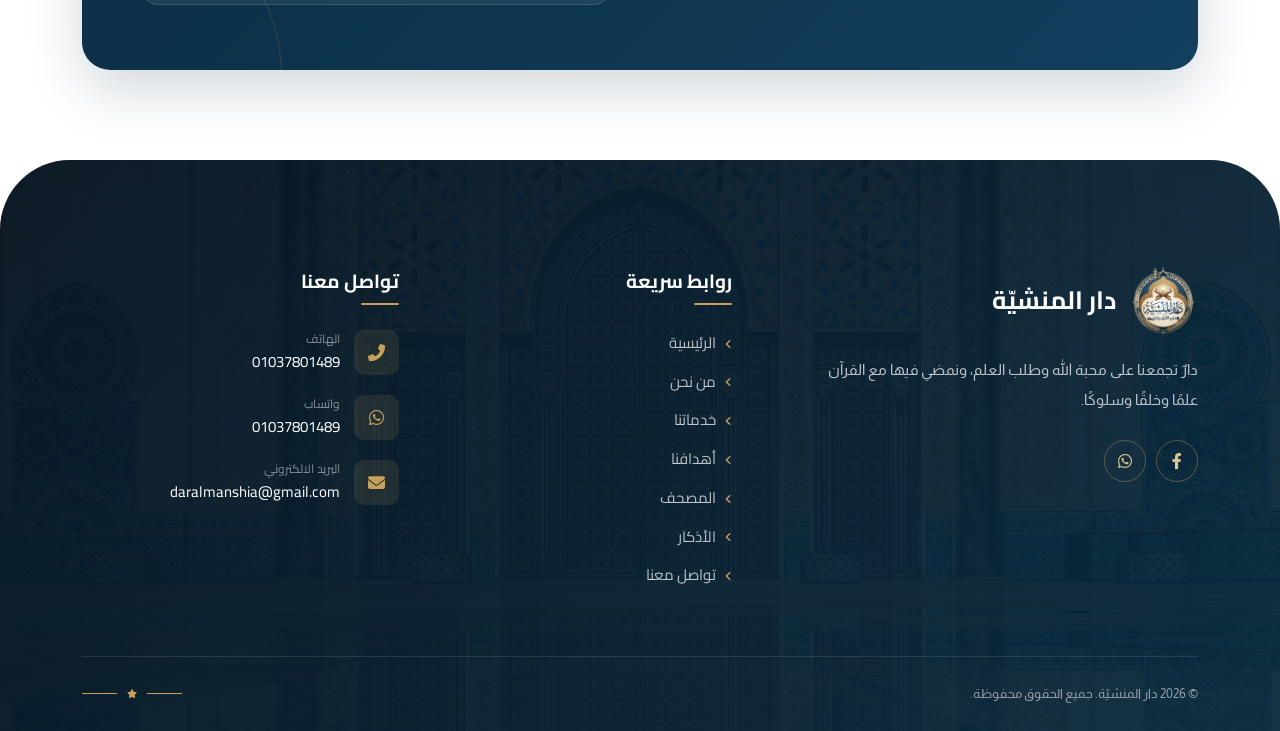
